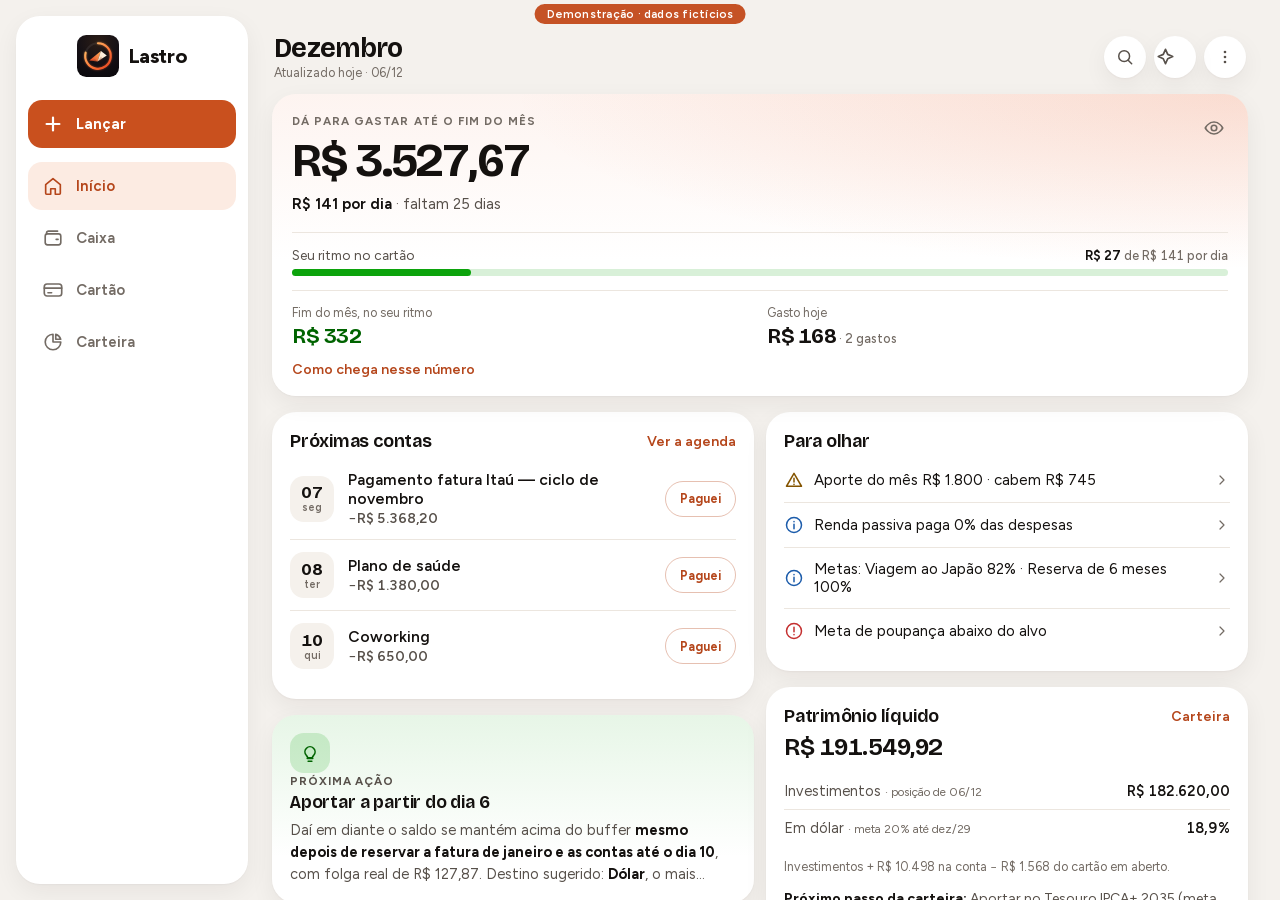
==== app/index.html @ 47bc61a3 "Lastro — family finance hub (portfolio showcase) Fictitious demo data only. All rights reserved.  Co" ====
<!DOCTYPE html>
<html lang="pt-BR">
<head>
<meta charset="UTF-8">
<meta name="viewport" content="width=device-width, initial-scale=1.0, viewport-fit=cover, interactive-widget=resizes-content">
<meta name="theme-color" content="#f3f2ef" media="(prefers-color-scheme: light)">
<meta name="theme-color" content="#0f0d0c" media="(prefers-color-scheme: dark)">
<meta name="color-scheme" content="light dark">
<meta name="robots" content="noindex, nofollow">
<title>Lastro</title>
<link rel="manifest" href="manifest.webmanifest">
<link rel="stylesheet" href="v8.css">
<link rel="icon" href="icons/logo.svg" type="image/svg+xml">
<link rel="icon" href="icons/icon-192.png" type="image/png">
<link rel="apple-touch-icon" href="icons/icon-192.png">
<style>
/* ===== Sistema visual (claro/escuro conforme o celular) =====
   Marca (v3.2): o laranja e o preto quente do ícone (pássaro de origami no anel). O laranja é só da
   interface — abas, botões, links, destaques. Os dados não usam a cor da marca (laranja em barra
   seria lido como "atenção"): --dado (azul) para marcas de dado de uma série só.
   Paleta e regras de gráfico seguem a diretriz de visualização (paleta de referência validada):
   séries s1/s2/s3 = azul/laranja/verde-água; positivo/negativo = azul/vermelho;
   bom/atenção/ruim são cores de estado e sempre vêm com ícone + texto. */
:root{
  color-scheme: light dark;
  --bg:#f3f2ef; --card:#ffffff; --card-2:#f6f5f2; --ink:#0b0b0b; --ink-2:#52514e; --muted:#898781;
  --line:#ebeae5; --grid:#e8e7e1; --axis:#c3c2b7;
  --sombra:0 1px 2px rgba(20,20,15,.04),0 6px 20px rgba(20,20,15,.05);
  --accent:#C9501E; --accent-soft:#fcebe2; --accent-ink:#B5461B; --on-accent:#ffffff; --marca:#E8602C;
  --dado:#2a78d6; --info:#2a78d6; --info-soft:#e9f1fb; --info-txt:#1c5cab;
  --s1:#2a78d6; --s2:#eb6834; --s3:#1baf7a; --pos:#2a78d6; --neg:#e34948;
  --bom:#0ca30c; --bom-txt:#006300; --bom-soft:#e8f5e8;
  --atencao:#fab219; --atencao-txt:#845400; --atencao-soft:#fff3d6;
  --ruim:#d03b3b; --ruim-txt:#c42f2f; --ruim-soft:#fcebeb;
  --veu:rgba(20,20,15,.34);
  --sans: system-ui, -apple-system, "Segoe UI", Roboto, sans-serif;
  --mono: ui-monospace, "SF Mono", Menlo, Consolas, monospace;
  --topo: env(safe-area-inset-top, 0px); --base: env(safe-area-inset-bottom, 0px);
}
@media (prefers-color-scheme: dark){
  :root{
    --bg:#0f0d0c; --card:#1b1816; --card-2:#25211e; --ink:#f0efec; --ink-2:#c3c2b7; --muted:#8f8d86;
    --line:#2e2925; --grid:#2f2a26; --axis:#4a433d; --sombra:none;
    --accent:#C9501E; --accent-soft:rgba(232,96,44,.17); --accent-ink:#FF9A5C; --on-accent:#ffffff; --marca:#FF7A3A;
    --dado:#3987e5; --info:#3987e5; --info-soft:rgba(57,135,229,.16); --info-txt:#8fbcf2;
    --s1:#3987e5; --s2:#d95926; --s3:#199e70; --pos:#3987e5; --neg:#e66767;
    --bom:#0ca30c; --bom-txt:#46c646; --bom-soft:rgba(12,163,12,.16);
    --atencao:#fab219; --atencao-txt:#fab219; --atencao-soft:rgba(250,178,25,.13);
    --ruim:#d03b3b; --ruim-txt:#f27b7b; --ruim-soft:rgba(208,59,59,.18);
    --veu:rgba(0,0,0,.6);
  }
}
.tom-bom{--tom:var(--bom);--tom-txt:var(--bom-txt);--tom-soft:var(--bom-soft)}
.tom-atencao{--tom:var(--atencao);--tom-txt:var(--atencao-txt);--tom-soft:var(--atencao-soft)}
.tom-ruim{--tom:var(--ruim);--tom-txt:var(--ruim-txt);--tom-soft:var(--ruim-soft)}
.tom-info{--tom:var(--info);--tom-txt:var(--info-txt);--tom-soft:var(--info-soft)}
.tom-ideia{--tom:var(--marca);--tom-txt:var(--accent-ink);--tom-soft:var(--accent-soft)}

*{box-sizing:border-box}
html,body{height:100%}
html{background:var(--bg)}
body{margin:0;background:var(--bg);color:var(--ink);font-family:var(--sans);-webkit-font-smoothing:antialiased;overflow:hidden;-webkit-tap-highlight-color:transparent}
button,input,select,textarea{font:inherit;color:inherit}
button{cursor:pointer}
.ic{width:20px;height:20px;flex:none;fill:none;stroke:currentColor;stroke-width:1.8;stroke-linecap:round;stroke-linejoin:round}
.ic.cheio{fill:currentColor;stroke:none}
.ic[class*="tom-"]{color:var(--tom-txt)}
.bom{color:var(--bom-txt)} .atencao{color:var(--atencao-txt)} .ruim{color:var(--ruim-txt)}

/* painel original do agente ocupa a tela inteira (ele é escuro por natureza) */
#moldura{position:fixed;top:var(--topo);bottom:var(--base);left:env(safe-area-inset-left,0);right:env(safe-area-inset-right,0);background:#08070F}
#moldura iframe{display:block;width:100%;height:100%;border:0;background:#08070F}
#moldura[hidden]{display:none}

/* ===== telas de entrada (senha, boas-vindas, bloqueio) ===== */
.tela{position:fixed;inset:0;overflow-y:auto;padding:calc(var(--topo) + 32px) 22px calc(var(--base) + 32px);background:var(--bg);
  display:flex;flex-direction:column;align-items:center;justify-content:center}
.tela[hidden]{display:none}
.entrada{width:100%;max-width:400px}
.marca{width:68px;height:68px;border-radius:20px;display:block;margin:0 0 24px;box-shadow:var(--sombra)}
.olho{font-size:13.5px;font-weight:600;color:var(--accent-ink);margin:0 0 8px}
.tela h1{font-size:28px;line-height:1.15;letter-spacing:-.02em;margin:0 0 10px;font-weight:700}
.texto{color:var(--ink-2);font-size:15.5px;line-height:1.55;margin:0 0 24px}
.texto b{color:var(--ink);font-weight:650}
label{display:block;font-size:13px;font-weight:600;color:var(--ink-2);margin:0 0 7px}
.campo{width:100%;height:54px;border-radius:14px;border:1px solid var(--line);background:var(--card);padding:0 16px;font-size:17px;outline:none;margin-bottom:14px;color:var(--ink)}
.campo:focus{border-color:var(--accent);box-shadow:0 0 0 4px var(--accent-soft)}
.campo.mono{font-family:var(--mono);letter-spacing:.04em}
.btn{display:flex;align-items:center;justify-content:center;gap:9px;width:100%;min-height:54px;border-radius:16px;border:1px solid var(--line);background:var(--card);font-size:16px;font-weight:650;padding:0 16px;text-align:center;color:var(--ink)}
.btn.prim{border:0;color:var(--on-accent);background:var(--accent)}
.btn:disabled{opacity:.55}
.btn + .btn{margin-top:10px}
.link{background:none;border:0;color:var(--accent-ink);font-weight:600;font-size:14.5px;padding:12px 0;width:100%}
.erro{color:var(--ruim-txt);font-size:14px;min-height:20px;margin:-4px 0 12px}
.nota{color:var(--muted);font-size:12.5px;line-height:1.5;margin:12px 0 0}
.passos{color:var(--ink-2);font-size:14.5px;line-height:1.55;padding-left:20px;margin:0 0 24px}
.passos li{margin-bottom:6px}
.girando{width:28px;height:28px;border-radius:50%;border:3px solid var(--line);border-top-color:var(--marca);animation:gira .8s linear infinite}
@keyframes gira{to{transform:rotate(360deg)}}
.trava{z-index:50}

/* ===== app (abas) ===== */
.resumo{position:fixed;inset:0;z-index:10;overflow-y:auto;overscroll-behavior:contain;background:var(--bg);
  padding:calc(var(--topo) + 10px) 0 calc(var(--base) + 104px);scroll-padding-bottom:calc(var(--base) + 110px)}
.resumo[hidden]{display:none}
.resumo > .girando{position:absolute;inset:0;margin:auto}
.app-conteudo{max-width:560px;margin:0 auto;padding:0 16px}
.app-aba{display:grid;grid-template-columns:minmax(0,1fr);gap:12px;animation:entra .25s ease-out}
.app-aba > *{min-width:0}
@keyframes entra{from{opacity:.0;transform:translateY(6px)}}
@media (prefers-reduced-motion:reduce){.app-aba{animation:none}}
.resumo.sem-anim .app-aba{animation:none}

.topo{display:flex;justify-content:space-between;align-items:flex-end;gap:12px;padding:8px 4px 16px}
.topo-marca{display:flex;align-items:flex-end;gap:12px;min-width:0}
.topo-logo{width:44px;height:44px;border-radius:13px;flex:none;box-shadow:0 4px 14px rgba(201,80,30,.25);margin-bottom:2px}
.folha-marca{display:flex;align-items:center;gap:12px;margin:0 0 4px}
.folha-marca img{width:40px;height:40px;border-radius:12px}
.folha-marca h2{margin:0}
.topo h1{font-size:32px;line-height:1.05;letter-spacing:-.025em;margin:4px 0 0;font-weight:750}
.topo-sup{display:flex;align-items:center;gap:6px;margin:0;font-size:13px;color:var(--muted)}
.topo-sup.alerta{color:var(--atencao-txt);font-weight:600}
.topo-sup .ic{width:16px;height:16px}
.topo-menu{width:42px;height:42px;border-radius:50%;border:1px solid var(--line);background:var(--card);box-shadow:var(--sombra);display:flex;align-items:center;justify-content:center;padding:0;flex:none}

.abas{position:fixed;z-index:11;left:12px;right:12px;bottom:calc(var(--base) + 10px);max-width:536px;margin:0 auto;height:66px;
  display:grid;grid-template-columns:repeat(5,1fr);padding:6px;border-radius:24px;
  background:color-mix(in srgb, var(--card) 88%, transparent);backdrop-filter:blur(16px);-webkit-backdrop-filter:blur(16px);
  border:1px solid var(--line);box-shadow:0 8px 30px rgba(0,0,0,.10)}
.resumo[hidden] ~ .abas{display:none}
/* some enquanto a tela rola (nos dois sentidos) e volta ao parar (app.js → ligarBarraAbas) */
.abas{transition:transform .38s cubic-bezier(.22,1,.36,1),opacity .28s ease;will-change:transform}
.resumo.abas-fora .abas{transform:translateY(calc(100% + 18px + var(--base)));opacity:0;pointer-events:none;
  transition:transform .3s cubic-bezier(.55,0,.75,.2),opacity .22s ease .06s}
.aviso{transition:bottom .3s ease}
.resumo.abas-fora ~ .aviso{bottom:calc(var(--base) + 16px)}
@media (prefers-reduced-motion:reduce){.abas,.resumo.abas-fora .abas{transition:opacity .15s}.resumo.abas-fora .abas{transform:none}}
.aba{display:flex;flex-direction:column;align-items:center;justify-content:center;gap:3px;border:0;background:none;border-radius:18px;color:var(--muted);font-size:11px;font-weight:600;padding:0}
.aba .ic{width:23px;height:23px}
.aba.on{color:var(--accent-ink);background:var(--accent-soft)}

.cartao{background:var(--card);border-radius:22px;padding:18px;box-shadow:var(--sombra);border:1px solid var(--line)}
@media (prefers-color-scheme: light){.cartao{border-color:transparent}}
button.cartao{display:block;width:100%;text-align:left;color:inherit;font:inherit}
.cartao h2{font-size:16.5px;font-weight:680;margin:0;letter-spacing:-.01em}
.cartao h3{font-size:17px;font-weight:680;margin:2px 0 6px;letter-spacing:-.01em}
.cartao-topo{display:flex;justify-content:space-between;align-items:baseline;gap:10px;margin:0 0 4px}
.cartao-topo .link{width:auto;padding:0;font-size:14px}
.cartao-sub{color:var(--ink-2);font-size:13.5px;line-height:1.45;margin:2px 0 12px}
.rotulo{font-size:13.5px;font-weight:550;color:var(--ink-2);margin:0 0 6px}
.rotulo.espaco{margin-top:18px}

.hero-valor{font-size:46px;font-weight:750;letter-spacing:-.035em;line-height:1.02;margin:0 0 8px}
.hero-sub{color:var(--ink-2);font-size:15px;margin:0}
.hero-sub b{color:var(--ink);font-weight:650}
.hero-pe{margin-top:16px}
.ritmo{display:grid;gap:12px;margin-top:18px;padding-top:16px;border-top:1px solid var(--line)}
.ritmo-topo{display:flex;justify-content:space-between;font-size:13.5px;color:var(--ink-2);margin-bottom:6px}
.ritmo-topo b{color:var(--ink);font-weight:650;font-variant-numeric:tabular-nums}

.chips{display:flex;flex-wrap:wrap;gap:8px;margin-top:12px}
.chip{display:inline-flex;align-items:center;gap:6px;border-radius:999px;padding:6px 11px 6px 8px;font-size:13px;font-weight:600;line-height:1.25;background:var(--tom-soft);color:var(--tom-txt)}
.chip .ic{width:16px;height:16px}

details summary{list-style:none;cursor:pointer}
details summary::-webkit-details-marker{display:none}
.explica{margin-top:14px}
.explica summary{color:var(--accent-ink);font-size:14px;font-weight:600}
.dobra summary{display:flex;justify-content:space-between;align-items:center}
.dobra summary::after{content:"";width:9px;height:9px;border-right:2px solid var(--muted);border-bottom:2px solid var(--muted);transform:rotate(45deg);margin:0 4px 6px 12px;transition:transform .2s}
.dobra[open] summary::after{transform:rotate(-135deg);margin-bottom:0}
.dobra .cartao-sub{margin-bottom:0}

.linhas{list-style:none;margin:12px 0 0;padding:0;display:grid}
.linhas li{display:flex;justify-content:space-between;align-items:baseline;gap:12px;font-size:14.5px;color:var(--ink-2);padding:9px 0;border-top:1px solid var(--line)}
.linhas li:first-child{border-top:0}
.linhas b{color:var(--ink);font-weight:600;white-space:nowrap;text-align:right;font-variant-numeric:tabular-nums}
.linhas b.ruim{color:var(--ruim-txt)} .linhas b.bom{color:var(--bom-txt)}

.acao{display:flex;gap:14px;background:var(--tom-soft);border-color:transparent;box-shadow:none}
.acao-ic{width:40px;height:40px;border-radius:14px;background:var(--card);color:var(--tom-txt);display:flex;align-items:center;justify-content:center;flex:none}
.acao-ic .ic{width:22px;height:22px}
.acao .rotulo{color:var(--tom-txt);margin-bottom:2px;font-weight:650}
.acao-txt p{margin:0;font-size:14.5px;line-height:1.5;color:var(--ink-2)}
.acao-txt b{color:var(--ink)}
.recolhido{display:-webkit-box;-webkit-line-clamp:3;-webkit-box-orient:vertical;overflow:hidden}
.recolhido.aberto{display:block}

.dupla{display:grid;grid-template-columns:1fr 1fr;gap:12px}
.mini{padding:16px}
.mini-valor{font-size:23px;font-weight:720;letter-spacing:-.02em;margin:0 0 8px}
.mini-sub{font-size:12.5px;color:var(--ink-2);margin:8px 0 0;line-height:1.35}
.minigrafico{display:block;width:100%;height:44px}

.contas{list-style:none;margin:6px 0 0;padding:0}
.contas li{display:grid;grid-template-columns:46px 1fr auto;align-items:center;gap:12px;padding:9px 0;border-top:1px solid var(--line)}
.contas li:first-child{border-top:0}
.dia{width:46px;height:46px;border-radius:14px;background:var(--card-2);display:flex;flex-direction:column;align-items:center;justify-content:center;line-height:1.05}
.dia b{font-size:16px;font-weight:700;font-variant-numeric:tabular-nums}
.dia span{font-size:10.5px;color:var(--muted);font-weight:600}
.dia.hoje{background:var(--accent-soft);color:var(--accent-ink)} .dia.hoje span{color:var(--accent-ink)}
.conta-nome{font-size:15px;font-weight:550;min-width:0;overflow:hidden;text-overflow:ellipsis}
.conta-valor{font-size:14.5px;font-weight:650;font-variant-numeric:tabular-nums;white-space:nowrap}

.alertas{list-style:none;margin:6px 0 0;padding:0}
.alertas li{display:flex;gap:12px;align-items:flex-start;padding:11px 0;border-top:1px solid var(--line)}
.alertas li:first-child{border-top:0}
.alertas li .ic{margin-top:1px}
.alertas b{font-size:15px;font-weight:650}
.alertas p{margin:3px 0 0;font-size:14px;line-height:1.45;color:var(--ink-2)}
.alertas.compactos li{align-items:center;padding:9px 0}
.alertas.compactos span{font-size:14.5px;font-weight:550}

.tiles{display:grid;grid-template-columns:1fr 1fr;gap:10px;margin-top:8px}
.tile{background:var(--card-2);border-radius:16px;padding:12px 14px}
.tile .rotulo{font-size:12.5px;margin-bottom:4px}
.tile-valor{font-size:19px;font-weight:720;letter-spacing:-.015em;margin:0;font-variant-numeric:tabular-nums;overflow-wrap:anywhere}
.par{display:grid;grid-template-columns:1fr 1fr;gap:10px;margin:8px 0 6px}
.destaque-txt{font-size:16px;color:var(--ink-2);margin:6px 0 0}
.destaque-txt b{color:var(--ink);font-weight:700}

.agenda{list-style:none;margin:6px 0 0;padding:0}
.agenda > li{display:grid;grid-template-columns:46px 1fr;gap:12px;padding:10px 0;border-top:1px solid var(--line)}
.agenda > li:first-child{border-top:0}
.agenda > li.passado{opacity:.5}
.agenda-dia{display:flex;flex-direction:column;align-items:center;line-height:1.1;padding-top:2px}
.agenda-dia b{font-size:16px;font-weight:700;font-variant-numeric:tabular-nums}
.agenda-dia span{font-size:10.5px;color:var(--muted);font-weight:600}
.agenda > li.hoje .agenda-dia{color:var(--accent-ink)}
.agenda ul{list-style:none;margin:0;padding:0;display:grid;gap:6px}
.agenda ul li{display:flex;justify-content:space-between;gap:10px;font-size:14.5px;align-items:baseline}
.ev-nome{min-width:0}
.ev-nome i{font-style:normal;font-size:11px;font-weight:650;margin-left:7px;padding:2px 7px;border-radius:99px;background:var(--bom-soft);color:var(--bom-txt);vertical-align:1px}
.agenda ul b{font-weight:600;white-space:nowrap;font-variant-numeric:tabular-nums}

.medidor{position:relative;height:8px;border-radius:99px;background:color-mix(in srgb, var(--fill, var(--dado)) 16%, var(--card))}
.medidor i{display:block;height:100%;border-radius:99px;background:var(--fill, var(--dado))}
.medidor b{position:absolute;top:-4px;bottom:-4px;width:2px;margin-left:-1px;border-radius:2px;background:var(--ink)}
.medidor.destaque{--fill:var(--dado)} .medidor.bom{--fill:var(--bom)} .medidor.atencao{--fill:var(--atencao)} .medidor.ruim{--fill:var(--ruim)}
.medidor.suave{--fill:var(--muted)}

.empilhada-box{position:relative;margin:18px 0 4px}
.empilhada{display:flex;gap:2px;height:14px;border-radius:8px;overflow:hidden}
.empilhada i{display:block;height:100%;flex-grow:0;flex-shrink:0}
.s1{background:var(--s1)} .s2{background:var(--s2)} .s3{background:var(--s3)}
.trilho{background:color-mix(in srgb, var(--ink) 9%, var(--card))}
.estouro{background:var(--ruim)}
.marca-limite{position:absolute;top:-5px;bottom:-5px;width:2px;margin-left:-1px;border-radius:2px;background:var(--ink)}
.legenda{list-style:none;margin:14px 0 0;padding:0;display:grid;gap:9px}
.legenda li{display:flex;align-items:center;gap:10px;font-size:14px;color:var(--ink-2)}
.legenda li > i{width:10px;height:10px;border-radius:3px;flex:none}
.legenda li > i.pos{background:var(--pos)} .legenda li > i.neg{background:var(--neg)}
.legenda li > i.ponto{border-radius:50%;background:var(--neg);width:8px;height:8px}
.legenda b{margin-left:auto;color:var(--ink);font-weight:600;font-variant-numeric:tabular-nums}
.legenda.horizontal{display:flex;flex-wrap:wrap;gap:8px 16px;margin-top:8px}
.legenda.horizontal li{font-size:12.5px;gap:7px}

.barrash,.alocacao,.criterios{list-style:none;margin:8px 0 0;padding:0;display:grid;gap:11px}
.bh-topo{display:flex;justify-content:space-between;align-items:baseline;gap:2px 10px;flex-wrap:wrap;font-size:14px;margin-bottom:6px}
.bh-topo span{color:var(--ink);font-weight:500}
.bh-topo b{font-weight:600;font-variant-numeric:tabular-nums;white-space:nowrap;margin-left:auto;text-align:right}
.bh-topo small{color:var(--muted);font-weight:500;font-size:12px;margin-left:4px}
.bh-trilho{height:8px;border-radius:99px;background:var(--card-2)}
.bh-trilho i{display:block;height:100%;border-radius:99px;background:var(--dado)}
.bh-trilho i.suave{background:var(--muted)}
.criterios .nota{margin-top:6px}
.criterios{margin-top:14px}

.score{display:flex;gap:18px;align-items:center}
.score-anel{position:relative;width:112px;height:112px;flex:none}
.score-anel > div{position:absolute;inset:0;display:flex;flex-direction:column;align-items:center;justify-content:center}
.score-anel b{font-size:32px;font-weight:750;letter-spacing:-.03em;line-height:1}
.score-anel span{font-size:12px;color:var(--muted)}
.anel{width:112px;height:112px;display:block}
.anel-trilho{fill:none;stroke:color-mix(in srgb, var(--tom) 16%, var(--card))}
.anel-valor{fill:none;stroke:var(--tom);stroke-linecap:round}
.score .cartao-sub{margin:8px 0 0}
.score .dobra,.cartao > .dobra{margin-top:4px}
.cartao > .dobra summary .link{padding:14px 0 0;width:auto}

.texto{color:var(--ink-2);font-size:15px;line-height:1.6}
.texto p{margin:0 0 12px} .texto p:last-child{margin:0}
.cartao .texto{margin:6px 0 0}

.analises{list-style:none;margin:4px 0 0;padding:0}
.analises li{padding:14px 0;border-top:1px solid var(--line)}
.analises li:first-child{border-top:0;padding-top:6px}
.analise-topo{display:flex;align-items:center;gap:9px}
.analise-topo b{font-size:15.5px;font-weight:650}
.analise-topo span{margin-left:auto;font-size:12.5px;color:var(--muted)}
.analises p{margin:7px 0 0;font-size:14.5px;line-height:1.55;color:var(--ink-2)}
.analise-acao{background:var(--card-2);border-radius:12px;padding:10px 12px}
.analise-acao b{color:var(--ink)}
.dica-agente{background:transparent;box-shadow:none;border:1px dashed var(--axis)}

.botao-sec{width:100%;min-height:54px;border-radius:18px;border:1px solid var(--line);background:var(--card);color:var(--ink-2);font-size:15px;font-weight:600;margin-top:4px}

/* gráficos */
.grafico{display:block;width:100%;height:auto;touch-action:pan-y;overflow:visible}
.g-grade{stroke:var(--grid);stroke-width:1}
.g-zero{stroke:var(--axis);stroke-width:1}
.g-eixo{fill:var(--muted);font-size:10.5px;font-variant-numeric:tabular-nums}
.g-rotulo{fill:var(--ink);font-size:11.5px;font-weight:650}
.g-linha{fill:none;stroke:var(--pos);stroke-width:2;stroke-linejoin:round;stroke-linecap:round}
.g-linha.neg{stroke:var(--neg)}
.g-area{fill:var(--pos);opacity:.10;stroke:none}
.g-area.neg{fill:var(--neg);opacity:.12}
.g-hoje{stroke:var(--axis);stroke-width:1}
.g-ponto-hoje,.g-ponto-fim{fill:var(--pos);stroke:var(--card);stroke-width:2}
.g-ponto-min{fill:var(--neg);stroke:var(--card);stroke-width:2}
.g-col.pos{fill:var(--pos)} .g-col.neg{fill:var(--neg)} .g-col.destaque{fill:var(--dado)}
.g-col.suave{fill:color-mix(in srgb, var(--ink) 20%, var(--card))}
.g-marcador{fill:var(--neg);stroke:var(--card);stroke-width:1.5}
.g-serie{fill:none;stroke-width:2;stroke-linejoin:round;stroke-linecap:round}
.g-serie.s1{stroke:var(--s1)} .g-serie.s2{stroke:var(--s2)}
.g-ponto{stroke:var(--card);stroke-width:2} .g-ponto.s1{fill:var(--s1)} .g-ponto.s2{fill:var(--s2)}
.g-ref{stroke:var(--ink-2);stroke-width:1.2}
.legenda li > i.ref{height:2px;width:14px;border-radius:1px;background:var(--ink-2)} .legenda li > i.destaque{background:var(--dado)}
.g-rotulo.com-fundo{paint-order:stroke;stroke:var(--card);stroke-width:4px;stroke-linejoin:round}
.legenda li > i.s1{background:var(--s1)} .legenda li > i.s2{background:var(--s2)}
.alocacao .nota{margin-top:6px}
.g-toque{fill:var(--ink);opacity:0}
.g-toque.tocado{opacity:.06}
.dica{position:fixed;z-index:40;max-width:min(280px,calc(100vw - 16px));background:var(--ink);color:var(--card);border-radius:12px;padding:8px 11px;font-size:12.5px;line-height:1.4;font-weight:550;box-shadow:0 8px 24px rgba(0,0,0,.25);pointer-events:none}
.dica[hidden]{display:none}

/* ===== v3: sub-abas e blocos traduzidos do painel (traduzir.js) ===== */
.subabas{position:sticky;top:0;z-index:5;display:flex;gap:4px;padding:4px;margin:0 0 14px;border-radius:16px;
  background:color-mix(in srgb, var(--card-2) 92%, transparent);backdrop-filter:blur(14px);-webkit-backdrop-filter:blur(14px);border:1px solid var(--line)}
.subabas button{flex:1 1 auto;white-space:nowrap;min-height:40px;border:0;border-radius:12px;background:none;color:var(--ink-2);font-size:14px;font-weight:620;padding:0 6px}
.subabas button.on{background:var(--card);color:var(--ink);box-shadow:0 1px 3px rgba(0,0,0,.10)}
@media (prefers-color-scheme: dark){.subabas button.on,.segmento .pn-opcao.on{background:#3a3a36}}
.suave{color:var(--muted)}
.tile-pe{font-size:12px;color:var(--muted);line-height:1.35;margin:5px 0 0}
.tile.critico{background:var(--tom-soft)}
.tile.critico .rotulo{color:var(--tom-txt)}
.tile-valor.ruim{color:var(--ruim-txt)} .tile-valor.bom{color:var(--bom-txt)} .tile-valor.atencao{color:var(--atencao-txt)}
.cartao .tiles{margin:10px 0 4px}
.cartao > .tiles:first-child,.cartao > div:first-child > .tiles:first-child{margin-top:0}
/* indicadores soltos do painel: um cartão só, grade com divisórias finas */
.pn-solto{background:var(--card);border-radius:22px;box-shadow:var(--sombra);border:1px solid var(--line);padding:4px;overflow:hidden}
@media (prefers-color-scheme: light){.pn-solto{border-color:transparent}}
.pn-solto .tiles{margin:0;gap:1px;background:var(--line);border-radius:18px;overflow:hidden}
.pn-solto .tile{background:var(--card);border-radius:0;padding:13px 14px}
.pn-solto .tiles > .tile:last-child:nth-child(odd){grid-column:1/-1}
.pn-solto .tile.critico{background:var(--card)}
.pn-solto .tile.critico .rotulo::before{content:"";display:inline-block;width:7px;height:7px;border-radius:50%;background:var(--ruim);margin-right:6px;vertical-align:1px}
.pn-solto .pn-ver-mais{margin:4px 0 0;border-radius:0 0 18px 18px}
.tiles > .tile:only-child{grid-column:1/-1}
.tile-pe{display:-webkit-box;-webkit-line-clamp:2;-webkit-box-orient:vertical;overflow:hidden}

/* destaques, texto recolhido, listas cortadas, explicações */
.hero{background:linear-gradient(170deg, color-mix(in srgb, var(--accent-soft) 85%, var(--card)) 0%, var(--card) 62%)}
.hero.tom-ruim{background:linear-gradient(170deg, var(--ruim-soft) 0%, var(--card) 62%)}
.hero.tom-atencao{background:linear-gradient(170deg, var(--atencao-soft) 0%, var(--card) 62%)}
.hero.tom-bom{background:linear-gradient(170deg, var(--bom-soft) 0%, var(--card) 62%)}
.hero-valor.ruim{color:var(--ruim-txt)}
.hero-grafico{margin:16px -4px 0}
.pn-longo{cursor:pointer}
.pn-longo:not(.aberto) > p{display:-webkit-box;-webkit-line-clamp:3;-webkit-box-orient:vertical;overflow:hidden}
.pn-longo > p{margin-bottom:0}
.pn-ler{display:inline-block;font-size:13px;font-weight:650;color:var(--accent-ink);margin:3px 0 8px}
.pn-longo.aberto .pn-ler{display:none}
.pn-limite.lim3:not(.aberto) > :first-child > :nth-child(n+4),
.pn-limite.lim4:not(.aberto) > :first-child > :nth-child(n+5),
.pn-limite.lim5:not(.aberto) > :first-child > :nth-child(n+6),
.pn-limite.lim6:not(.aberto) > :first-child > :nth-child(n+7){display:none}
.pn-ver-mais{display:block;width:100%;margin-top:10px;min-height:42px;border-radius:12px;border:0;background:var(--card-2);color:var(--accent-ink);font-weight:650;font-size:14px}
.pn-ver-mais .menos,.aberto > .pn-ver-mais .mais{display:none}
.aberto > .pn-ver-mais .menos{display:inline}
.entenda{background:transparent;box-shadow:none;border:1px dashed var(--axis)}
.entenda .cartao-topo h2{display:flex;align-items:center;gap:8px}
.entenda .cartao-topo .ic{color:var(--accent-ink)}
.entenda .pn-dobra:first-of-type{border-top:0;margin-top:2px}
.pn-passados{border-radius:14px;background:var(--card-2);padding:0 12px;margin:10px 0 4px}
.pn-passados summary{padding:12px 0;font-size:14px;font-weight:620;color:var(--ink-2);display:flex;justify-content:space-between;align-items:center}
.pn-passados summary::after{content:"";width:8px;height:8px;border-right:2px solid var(--muted);border-bottom:2px solid var(--muted);transform:rotate(45deg);margin:0 4px 4px}
.pn-passados[open] summary::after{transform:rotate(-135deg);margin-bottom:0}
.pn-passados .pn-dia{opacity:.75}
.pn-hoje{margin:16px 0 0;color:var(--accent-ink);font-weight:650}
.pn-hoje + .pn-dia{border-top:0}
.pn-cartao > .cartao-topo + .cartao-sub{margin-top:4px}
.pn-cartao .nota b,.pn-cartao .cartao-sub b{color:var(--ink);font-weight:650}
.pn-p{font-size:14.5px;line-height:1.55;color:var(--ink-2);margin:8px 0}
.pn-p b{color:var(--ink)}
.pn-lista{margin:8px 0;padding-left:20px;color:var(--ink-2);font-size:14.5px;line-height:1.5}

.pn-alertas{display:grid}
.pn-alerta{display:flex;gap:12px;align-items:flex-start;padding:11px 0;border-top:1px solid var(--line);font-size:14px;line-height:1.45;color:var(--ink-2)}
.pn-alertas > .pn-alerta:first-child,.pn-cartao > .pn-alerta:first-of-type,div > .pn-alerta:first-child{border-top:0}
.pn-alerta .ic{margin-top:1px}
.pn-alerta b{color:var(--ink);font-size:15px;font-weight:650}
.pn-alerta p{margin:3px 0 0}
.pn-alerta .nota{margin:0}
.pn-callout{display:flex;gap:12px;align-items:flex-start;background:var(--tom-soft);border-radius:20px;padding:15px 16px;font-size:14.5px;line-height:1.55;color:var(--ink-2)}
.pn-cartao .pn-callout{border-radius:14px;margin:10px 0}
.pn-callout b{color:var(--ink)}
.pn-callout .pn-h{display:block;color:var(--tom-txt);font-size:15px;margin-bottom:4px}

.linhas li.total{border-top:1.5px solid var(--axis)}
.linhas li.total span{color:var(--ink);font-weight:650}
.pn-tabela span{min-width:0}
.pn-registros{list-style:none;margin:8px 0 0;padding:0;display:grid;gap:8px}
.pn-registros > li{background:var(--card-2);border-radius:14px;padding:11px 13px}
.pn-registros > li.total{background:var(--info-soft)}
.pn-reg-titulo{margin:0 0 6px;font-size:14.5px;font-weight:650;color:var(--ink)}
.pn-registros dl{margin:0;display:grid;grid-template-columns:repeat(3,minmax(0,1fr));gap:6px 12px}
.pn-registros.poucas dl{grid-template-columns:repeat(2,minmax(0,1fr))}
.pn-registros dl div{min-width:0}
.pn-registros dt{font-size:11.5px;color:var(--muted);font-weight:550}
.pn-registros dd{margin:1px 0 0;font-size:13px;font-weight:600;color:var(--ink);font-variant-numeric:tabular-nums;overflow-wrap:anywhere}
.pn-registros dd.ruim{color:var(--ruim-txt)} .pn-registros dd.bom{color:var(--bom-txt)} .pn-registros dd.atencao{color:var(--atencao-txt)}
.pn-tab{margin:8px 0 0;font-size:13px;font-variant-numeric:tabular-nums;display:grid;column-gap:10px}
.pn-tab-l{display:grid;grid-column:1/-1;grid-template-columns:subgrid;align-items:baseline;padding:9px 0;border-top:1px solid var(--line)}
.pn-tab-l:first-child{border-top:0}
.pn-tab-l > span{min-width:0;overflow-wrap:anywhere;color:var(--ink);font-weight:550}
.pn-tab-l > span:not(:first-child){text-align:right;white-space:nowrap;overflow-wrap:normal}
.pn-tab-l > span:first-child{color:var(--ink-2);font-weight:500}
.pn-tab-l > span.ruim{color:var(--ruim-txt)} .pn-tab-l > span.bom{color:var(--bom-txt)} .pn-tab-l > span.atencao{color:var(--atencao-txt)} .pn-tab-l > span.suave{color:var(--muted)}
.pn-tab-cab{padding:2px 0 6px}
.pn-tab-cab > span,.pn-tab-cab > span:first-child{font-size:11.5px;color:var(--muted);font-weight:600}
.pn-tab-cab > span{white-space:normal;overflow-wrap:normal;line-height:1.25}
.pn-tab-cab > span:not(:first-child){white-space:normal;width:min-content;min-width:100%;justify-self:end;align-self:end}
.pn-tab-l.total{border-top:1.5px solid var(--axis)} .pn-tab-l.total > span{font-weight:700;color:var(--ink)}
.bh-trilho i.neg{background:var(--neg)} .bh-trilho i.bom{background:var(--bom)}

.pn-dia{display:grid;grid-template-columns:40px 1fr auto;gap:10px;align-items:start;padding:10px 0;border-top:1px solid var(--line)}
.pn-dia.cont{border-top:0;padding-top:0}
.pn-dia-n{display:flex;flex-direction:column;align-items:center;line-height:1.1;padding-top:1px}
.pn-dia-n b{font-size:16px;font-weight:700;font-variant-numeric:tabular-nums}
.pn-dia-n span{font-size:10.5px;color:var(--muted);font-weight:600}
.pn-dia-d{font-size:14.5px;line-height:1.35;min-width:0;padding-top:1px}
.pn-dia-d small{display:block;font-size:12px;color:var(--muted);margin-top:2px}
.pn-dia-v .pn-tg{margin-top:5px}
.pn-dia-abrir{border:0;background:none;padding:1px 0 0;margin:0;color:inherit;font:inherit;text-align:left;font-size:14.5px;line-height:1.35}
.so-consulta .pn-dia-abrir{pointer-events:none}
.pn-dia-v{text-align:right;white-space:nowrap}
.pn-dia-v b{display:block;font-size:14.5px;font-weight:620;font-variant-numeric:tabular-nums}
.pn-dia-v small{display:block;font-size:11.5px;color:var(--muted);margin-top:2px;font-variant-numeric:tabular-nums}
.pn-dia-v small.ruim{color:var(--ruim-txt)}
.pn-dia.pago .pn-dia-d,.pn-dia.pago .pn-dia-v b{color:var(--muted)}
.pn-tg{border:0;border-radius:99px;font-size:11.5px;font-weight:700;padding:5px 10px;line-height:1}
.pn-tg.pago{background:var(--bom-soft);color:var(--bom-txt)}
.pn-tg.aberto{background:var(--atencao-soft);color:var(--atencao-txt)}

.pn-grande{font-size:32px;font-weight:750;letter-spacing:-.03em;line-height:1.05;margin:0 0 6px;font-variant-numeric:tabular-nums;color:var(--ink)}
.pn-etiquetas{margin-top:10px}
.pn-pill.bom{color:var(--bom-txt)}
.pn-pill{display:inline-block;font-size:12.5px;font-weight:550;color:var(--ink-2);background:var(--card-2);border-radius:99px;padding:6px 11px;margin:0 6px 6px 0}

.pn-dobra{border-top:1px solid var(--line);margin-top:10px}
.pn-dobra + .pn-dobra{margin-top:0}
.pn-cartao > .pn-dobra:first-child{border-top:0;margin-top:0}
.pn-dobra summary{padding:13px 0;gap:10px}
.pn-dobra-t{font-size:14.5px;font-weight:600;color:var(--ink);line-height:1.4;min-width:0}
.pn-dobra-t > .suave:first-child{font-weight:500;font-variant-numeric:tabular-nums;margin-right:8px}
.pn-dobras > .pn-dobra:first-child{border-top:0;margin-top:0}
.pn-dobra-t{display:-webkit-box;-webkit-line-clamp:3;-webkit-box-orient:vertical;overflow:hidden}
.pn-dobra[open] .pn-dobra-t{display:block}
.pn-dobra-t small{display:block;font-size:12.5px;font-weight:500;color:var(--muted);margin-top:2px}
.pn-dobra-c{padding:0 0 12px}
.pn-dobra-c > .nota:first-child,.pn-dobra-c > .cartao-sub:first-child{margin-top:0}

.segmento{display:flex;gap:4px;padding:4px;border-radius:14px;background:var(--card-2);margin:12px 0}
.segmento .pn-opcao{flex:1;min-height:38px;border:0;border-radius:10px;background:none;color:var(--ink-2);font-size:13.5px;font-weight:620}
.segmento .pn-opcao.on{background:var(--card);color:var(--ink);box-shadow:0 1px 3px rgba(0,0,0,.10)}
.pn-rolagem{display:flex;gap:8px;overflow-x:auto;margin:12px -18px;padding:2px 18px 6px;scrollbar-width:none}
.pn-rolagem::-webkit-scrollbar{display:none}
.pn-rolagem .pn-opcao{flex:none;position:relative;min-height:38px;border:1px solid var(--line);border-radius:99px;background:var(--card);color:var(--ink-2);font-size:13.5px;font-weight:620;padding:0 15px}
.pn-rolagem .pn-opcao.on{background:var(--ink);border-color:var(--ink);color:var(--card)}
.pn-opcao.neg::after{content:"";position:absolute;top:5px;right:6px;width:7px;height:7px;border-radius:50%;background:var(--neg)}
.pn-botao{margin:10px 0 0}

.pn-campos{display:grid;gap:10px;margin:10px 0}
.pn-campo{display:grid;gap:6px;margin:0 0 10px;font-size:14px;font-weight:550;color:var(--ink)}
.pn-select{width:100%;min-height:48px;border-radius:13px;border:1px solid var(--line);background:var(--card-2);color:var(--ink);font:inherit;font-size:15px;padding:0 12px}
.pn-input{height:50px;margin:0}
.pn-exportar{margin-top:12px}
.pn-exp{width:100%;height:140px;border-radius:13px;border:1px solid var(--line);background:var(--card-2);color:var(--ink-2);font-family:var(--mono);font-size:11px;padding:10px;resize:vertical}
.pn-acoes{display:grid;grid-template-columns:1fr 1fr;gap:8px}
.pn-acoes .botao-sec{min-height:46px;margin:6px 0 0;font-size:14px}
.g-col.s1{fill:var(--s1)} .g-col.s2{fill:var(--s2)}
.legenda li > i.s3{background:var(--s3)}

/* ===== v4: carteira (Lastro) ===== */
/* o painel da carteira roda escondido, com tamanho de tela (alguns cálculos dele medem a página) */
#moldura-carteira{position:fixed;inset:0;visibility:hidden;pointer-events:none;z-index:-1}
#moldura-carteira iframe{display:block;width:100%;height:100%;border:0}
.subabas.muitas button{font-size:13px;padding:0 2px}
@media (max-width:380px){.subabas button{font-size:13px;padding:0 3px}.subabas.muitas button{font-size:12.5px;padding:0 1px}}
.modelo-botoes{display:grid;grid-template-columns:1fr 1fr;gap:8px;margin-top:16px}
.modelo-botoes .botao-sec{min-height:46px;margin:0;font-size:14px;color:var(--accent-ink)}
.hero .modelo-botoes + .nota{margin-top:8px}
.estimativa{margin:16px 0 4px;padding-top:14px;border-top:1px solid var(--line)}
.estimativa .rotulo{margin-bottom:2px}
.est-valor{font-size:26px;font-weight:720;letter-spacing:-.025em;margin:0;font-variant-numeric:tabular-nums}
.est-var{font-size:14px;font-weight:600;margin:2px 0 0;font-variant-numeric:tabular-nums}
.est-var.bom{color:var(--bom-txt)} .est-var.ruim{color:var(--ruim-txt)}
.estimativa .dobra summary .link{padding:10px 0 0;width:auto}
.estimativa .linhas b small{font-weight:550;color:var(--muted);margin-left:6px}
.estimativa .linhas small.ruim{color:var(--ruim-txt)}
.chip-botao{border:0;background:none;padding:0;text-align:left}
.destaque-txt.pequeno{font-size:14px;margin-top:12px;line-height:1.45}
.linhas small{font-size:12px}
.modelo{height:42vh;font-size:12px;margin:0 0 10px}
.modelo-check{margin:0 0 12px}
.modelo-check:empty{display:none}
.roteiro{list-style:none;margin:12px 0 0;padding:0;display:grid}
.roteiro li{display:grid;grid-template-columns:28px 1fr;gap:10px;padding:10px 0;border-top:1px solid var(--line);font-size:14px;line-height:1.4}
.roteiro li:first-child{border-top:0}
.roteiro li b{font-weight:620}
.roteiro li .chip{padding:3px 9px 3px 6px;font-size:11.5px;margin-left:4px;vertical-align:1px}
.roteiro li .chip .ic{width:13px;height:13px}
.roteiro li:not(.pendente){opacity:.72}
.roteiro-n{width:26px;height:26px;border-radius:50%;background:var(--card-2);display:flex;align-items:center;justify-content:center;font-size:12px;font-weight:700;color:var(--ink-2)}
.roteiro li.pendente .roteiro-n{background:var(--accent-soft);color:var(--accent-ink)}
.mercado{list-style:none;margin:8px 0 0;padding:0;display:grid;gap:10px}
.mercado > li{background:var(--card-2);border-radius:16px;padding:12px 14px}
.mercado-topo{display:flex;align-items:center;justify-content:space-between;gap:8px}
.mercado-topo b{font-size:16px;font-weight:720;letter-spacing:-.01em}
.mercado-topo .chip{padding:4px 10px 4px 7px;font-size:12px}
.mercado-classe{margin:2px 0 6px;font-size:12.5px;color:var(--muted)}
.mercado-nums{margin:0 0 6px;font-size:13px;color:var(--ink-2);font-variant-numeric:tabular-nums}
.mercado-nums b{color:var(--ink)}
.mercado-acao{margin:0;font-size:14px;line-height:1.45;color:var(--ink-2)}
.mercado-acao b{color:var(--ink)}
.mercado .pn-dobra{margin-top:8px}
.mercado .pn-dobra summary{padding:8px 0}
.pn-ordem{display:grid;grid-template-columns:28px 1fr;gap:10px;padding:10px 0;border-top:1px solid var(--line);font-size:14.5px;line-height:1.4}
.pn-ordem:first-child{border-top:0}
.pn-ordem > div:first-child{font-variant-numeric:tabular-nums;color:var(--accent-ink);font-weight:700}
.pn-sub{display:block;font-size:12.5px;color:var(--muted);margin-top:3px}
.pn-sub b{color:var(--ink)}
.pn-sub.em-linha{display:inline;margin:0;font-size:inherit}
.dobra-grupo .dobra summary{align-items:flex-start}
.dobra-grupo .dobra[open] > summary{margin-bottom:6px}
.dobra-grupo .cartao,.dobra-grupo .pn-callout{box-shadow:none;border:1px solid var(--line);border-radius:16px;padding:14px;margin-top:10px}

/* ===== menu (folha inferior) ===== */
.veu{position:fixed;inset:0;background:var(--veu);backdrop-filter:blur(2px);-webkit-backdrop-filter:blur(2px);z-index:20}
.veu[hidden]{display:none}
.folha:focus{outline:none}
.folha{position:absolute;left:0;right:0;bottom:0;max-height:88vh;overflow-y:auto;background:var(--card);border-radius:26px 26px 0 0;
  padding:10px 18px calc(var(--base) + 20px);animation:sobe .24s cubic-bezier(.22,.75,.3,1);max-width:600px;margin:0 auto}
@keyframes sobe{from{transform:translateY(40px);opacity:.4}}
.mes-a-mes{list-style:none;margin:0;padding:0}
.mam-linha{display:grid;grid-template-columns:52px minmax(0,1fr) auto;align-items:center;column-gap:12px;row-gap:2px;width:100%;min-height:44px;padding:8px 6px;border:0;border-top:1px solid var(--line);border-radius:0;background:none;color:var(--ink);text-align:left;font:inherit;font-size:14.5px}
.mes-a-mes li:first-child .mam-linha{border-top:0}
.mam-linha.on{background:var(--accent-soft);border-radius:12px;border-top-color:transparent}
.mam-mes{font-weight:650}
.mam-barra{height:6px;border-radius:99px;background:color-mix(in srgb, var(--dado) 14%, var(--card));overflow:hidden}
.mam-barra i{display:block;height:100%;border-radius:99px;background:var(--dado)}
.mam-barra i.neg{background:var(--ruim)}
.mam-linha b{font-variant-numeric:tabular-nums;font-weight:650}
.mam-linha b.ruim{color:var(--ruim-txt)}
.mam-alerta{grid-column:2 / -1;display:flex;align-items:center;gap:5px;color:var(--ruim-txt);font-size:12.5px;font-weight:600}
.mam-alerta .ic{width:14px;height:14px}
.passos-curtos{margin:0 0 14px;padding-left:20px;display:grid;gap:6px;font-size:14px;line-height:1.45;color:var(--ink-2)}
.passos-curtos b{color:var(--ink)}
.ordem-fech{margin:4px 0 14px;padding:12px 14px 2px;border-radius:16px;background:var(--card-2,var(--bg))}
.destaques{list-style:none;margin:0;padding:0}
.destaques li+li{border-top:1px solid var(--line,rgba(127,127,127,.18))}
.destaques button{width:100%;display:flex;gap:10px;align-items:center;padding:12px 0;background:none;border:0;color:var(--ink);font:inherit;text-align:left;cursor:pointer}
.destaques button span{flex:1;min-width:0}
.destaques .seta{width:16px;height:16px;flex:none;color:var(--muted)}
.comp-grupo summary{display:flex;align-items:center;gap:8px}
.comp-grupo summary > span{flex:1;min-width:0}
.comp-grupo summary > b{white-space:nowrap;font-variant-numeric:tabular-nums}
.etapas-fech{list-style:none;margin:0 0 14px;padding:0;display:grid;gap:8px}
.etapas-fech button{width:100%;display:flex;gap:12px;align-items:center;text-align:left;padding:10px 12px;border-radius:16px;border:1px solid var(--line,transparent);background:var(--card-2,var(--bg));color:var(--ink);font:inherit;cursor:pointer}
.etapas-fech button small{display:block;color:var(--muted);font-size:12.5px;margin-top:2px}
.etapas-fech .etapa-ic{flex:none;width:28px;height:28px;border-radius:99px;display:grid;place-items:center;font-weight:700;font-size:13px;background:var(--card);color:var(--ink-2)}
.etapas-fech li.aqui button{border-color:var(--accent);box-shadow:0 0 0 1px var(--accent) inset}
.etapas-fech li.agora .etapa-ic{background:var(--accent);color:#fff}
.etapas-fech li.feita .etapa-ic{background:var(--bom-soft);color:var(--bom-txt)}
.etapas-fech li.trava button{opacity:.55;cursor:default}
.levar-modo{margin-bottom:10px}
.etapas-fech li.trava .etapa-ic,.passos-lv .trava .etapa-ic{color:var(--muted)}
.etapa-agora{margin:4px 0 10px;font-size:15px}
.etapa-agora small{display:block;color:var(--muted);font-size:13px;margin-top:2px}
.passos-lv{list-style:none;margin:0 0 12px;padding:0;display:grid;gap:10px}
.passo-lv{border-radius:16px;padding:12px 14px;background:var(--card-2,var(--bg));border:1px solid var(--line,transparent)}
.passo-lv.agora{border-color:var(--accent);box-shadow:0 0 0 1px var(--accent) inset}
.passo-lv.trava{opacity:.6}
.passo-cab{display:flex;gap:10px;align-items:center}
.passo-cab .etapa-ic{flex:none;width:26px;height:26px;border-radius:99px;display:grid;place-items:center;font-weight:700;font-size:13px;background:var(--card);color:var(--ink-2)}
.passo-lv.agora .etapa-ic{background:var(--accent);color:#fff}
.passo-lv.feito .etapa-ic{background:var(--bom-soft);color:var(--bom-txt)}
.passo-corpo{margin-top:10px;display:grid;gap:8px}
.passo-corpo .btn{margin:0}
.passo-txt,.passo-trava{margin:0;font-size:14px;line-height:1.45;color:var(--ink-2)}
.passo-trava{margin-top:6px;font-size:13px;color:var(--muted)}
.passo-txt small{display:block;color:var(--muted);word-break:break-all}
.ver-texto summary{cursor:pointer;color:var(--accent-ink);font-size:14px}
.passo-lv.feito .passo-corpo{opacity:.85}
.ordem-fech .nota{margin:0 0 12px}
.passos-curtos li.aqui{color:var(--ink)}
.passos-curtos .selo{display:inline-block;margin-left:4px;padding:1px 8px;border-radius:99px;font-size:11.5px;font-weight:600;background:var(--accent-soft);color:var(--accent-ink)}
.alca{width:40px;height:5px;border-radius:3px;background:var(--line);margin:2px auto 16px}
.folha h2{font-size:20px;margin:0 0 4px;font-weight:700}
.folha .meta{color:var(--ink-2);font-size:14px;line-height:1.5;margin:0 0 16px}
.selo{display:inline-block;font-size:11.5px;font-weight:650;padding:3px 9px;border-radius:99px;margin-top:6px}
.selo.local{background:var(--atencao-soft);color:var(--atencao-txt)}
.selo.ok{background:var(--bom-soft);color:var(--bom-txt)}
.item{display:flex;align-items:center;gap:14px;width:100%;min-height:58px;padding:9px 10px;border-radius:16px;border:0;background:transparent;text-align:left;color:var(--ink)}
.item:active{background:var(--card-2)}
.item svg{width:22px;height:22px;flex:none;color:var(--accent-ink)}
.item b{display:block;font-size:15.5px;font-weight:620}
.item small{display:block;color:var(--muted);font-size:12.5px;margin-top:2px}
.item.perigo svg,.item.perigo b{color:var(--ruim-txt)}
.folha details{margin-top:6px;border-top:1px solid var(--line);padding-top:6px}
.folha summary{color:var(--muted);font-size:13.5px;padding:10px}
.grupo{font-size:12px;font-weight:650;color:var(--muted);margin:16px 10px 4px}
.erro-txt{color:var(--ruim-txt)!important}
.diag{white-space:pre-wrap;word-break:break-word;font-family:var(--mono);font-size:11.5px;line-height:1.5;color:var(--ink-2);background:var(--card-2);border-radius:12px;padding:12px;margin:0 0 12px;max-height:40vh;overflow:auto}
.versao{color:var(--muted);font-size:11.5px;text-align:center;margin:14px 0 0}

/* ===== aviso flutuante ===== */
/* embaixo, acima da barra de abas: nunca cobre o cabeçalho nem o botão do menu */
.aviso{position:fixed;left:12px;right:12px;bottom:calc(var(--base) + 88px);z-index:30;max-width:520px;margin:0 auto;
  display:flex;align-items:center;gap:12px;background:var(--ink);color:var(--card);border-radius:16px;padding:12px 12px 12px 16px;
  box-shadow:0 12px 32px rgba(0,0,0,.28);font-size:14px;line-height:1.4;animation:desce .2s ease-out}
@keyframes desce{from{transform:translateY(12px);opacity:0}}
.aviso[hidden]{display:none}
/* com o menu aberto, o aviso vai para o topo para não cobrir os botões do menu */
.veu:not([hidden]) ~ .aviso{bottom:auto;top:calc(var(--topo) + 10px)}
.aviso.erro{background:var(--ruim);color:#fff}
.aviso .aviso-txt{flex:1;min-width:0}
.aviso .aviso-txt b{display:block;font-weight:650;font-size:14.5px;line-height:1.3}
.aviso .aviso-txt small{display:block;margin-top:2px;font-size:12.5px;line-height:1.35;opacity:.78}
.aviso > .ic{flex:none;width:24px;height:24px}
.aviso.ok > .ic{color:#4ade80}
@media (prefers-color-scheme:dark){.aviso.ok > .ic{color:#15803d}}
.aviso.erro > .ic{color:#fff}
.aviso.sem-anim{animation:none}
.gira-p{flex:none;width:20px;height:20px;border-radius:50%;border:2.5px solid currentColor;border-right-color:transparent;opacity:.7;animation:gira-p .8s linear infinite}
@keyframes gira-p{to{transform:rotate(360deg)}}
.aviso button{flex:none;border:0;border-radius:11px;padding:9px 13px;font-weight:700;font-size:13.5px;background:var(--accent);color:var(--on-accent)}
.aviso.erro button:not(.x){background:#fff;color:var(--ruim)}
.aviso button.x{background:transparent;color:inherit;opacity:.7;padding:9px 6px;font-size:18px;line-height:1}

/* ===== lançamentos no app (Fase 1) ===== */
.topo-acoes{display:flex;gap:10px;flex:none}
.topo-lancar{background:var(--accent);border-color:transparent;color:var(--on-accent);box-shadow:0 4px 14px rgba(201,80,30,.28)}
.topo-lancar .ic{width:20px;height:20px}
.conta-lado{display:flex;flex-direction:column;align-items:flex-end;gap:5px}
.conta-pagar{border:1px solid var(--line);background:var(--card-2);color:var(--accent-ink);font-size:12.5px;font-weight:650;border-radius:99px;padding:5px 12px;min-height:30px}
.escolha{display:flex;gap:4px;padding:4px;margin:0 0 16px;border-radius:14px;background:var(--card-2)}
.escolha button{flex:1;min-height:42px;border:0;border-radius:11px;background:none;color:var(--ink-2);font-size:14.5px;font-weight:620}
.escolha button.on{background:var(--card);color:var(--ink);box-shadow:0 1px 3px rgba(0,0,0,.12)}
.escolha.pequena{margin-top:-2px}
.escolha.pequena button{min-height:36px;font-size:13.5px}
select.campo{appearance:none;-webkit-appearance:none;background-image:linear-gradient(45deg,transparent 50%,var(--muted) 50%),linear-gradient(135deg,var(--muted) 50%,transparent 50%);
  background-position:calc(100% - 22px) 50%,calc(100% - 16px) 50%;background-size:6px 6px;background-repeat:no-repeat;padding-right:40px}
.marcar{display:flex;gap:10px;align-items:flex-start;font-size:14.5px;font-weight:550;color:var(--ink);margin:2px 0 14px}
.marcar[hidden]{display:none}
.marcar input{width:20px;height:20px;margin:1px 0 0;accent-color:var(--accent);flex:none}
.marcar small{display:block;color:var(--muted);font-weight:500;font-size:12.5px;margin-top:2px}
.novidades{list-style:none;margin:14px 0 20px;padding:0;display:grid;gap:14px}
.novidades li{display:flex;gap:12px;align-items:flex-start;font-size:14.5px;line-height:1.5;color:var(--ink-2)}
.novidades li svg{width:34px;height:34px;padding:7px;flex:none;border-radius:11px;background:var(--accent-soft);color:var(--accent-ink)}
.novidades b{display:block;color:var(--ink);font-size:15.5px;font-weight:650;margin-bottom:1px}
.pn-alerta .pn-botao{display:block;margin-top:10px;min-height:44px;font-size:14px;color:var(--accent-ink)}
/* v8.7: vários SMS de uma vez, extrato, organizar o Início, abertura guiada, cursor do gráfico */
.lote{list-style:none;margin:6px 0 4px;padding:0}
.lote li{display:grid;grid-template-columns:28px minmax(0,1fr) auto;gap:10px;align-items:start;padding:12px 0;border-top:1px solid var(--line)}
.lote li:first-child{border-top:0}
.lote li.fora .lote-txt b,.lote li.fora .lote-valor{color:var(--muted)}
.lote-marca{margin:0;display:flex;padding-top:2px}
.lote-marca input,.lote-pontual input{width:20px;height:20px;accent-color:var(--accent);margin:0}
.lote-txt{min-width:0}
.lote-txt > b{display:block;font-size:15px;font-weight:620;overflow-wrap:anywhere}
.lote-txt > small{display:block;font-size:12.5px;color:var(--muted);margin-top:2px}
.lote-motivo{display:flex!important;gap:6px;align-items:flex-start;color:var(--atencao-txt)!important;font-weight:600}
.lote-motivo .ic{width:15px;height:15px;flex:none;margin-top:1px}
.lote-acoes{display:flex;flex-wrap:wrap;gap:8px;align-items:center;margin-top:8px}
.lote-pontual{display:inline-flex;align-items:center;gap:6px;margin:0;font-size:13px;color:var(--ink-2)}
.lote-valor{font-variant-numeric:tabular-nums;white-space:nowrap;font-size:15px}
.cat-rapida.falta{border-color:var(--atencao);color:var(--atencao-txt)}
.extrato-total{font-size:13.5px;color:var(--ink-2);margin:2px 0 6px}
.extrato-total b{color:var(--ink);font-variant-numeric:tabular-nums}
.extrato-total b.bom{color:var(--bom-txt)}
.link-extrato,button.cartao.link-extrato{display:flex;align-items:center;gap:14px;padding:14px 16px}
.link-extrato > svg{width:38px;height:38px;padding:9px;border-radius:12px;background:var(--accent-soft);color:var(--accent-ink);flex:none}
.link-extrato b{display:block;font-size:15.5px;font-weight:650}
.link-extrato small{display:block;font-size:12.5px;color:var(--muted);margin-top:2px}
.organizar{list-style:none;margin:6px 0 16px;padding:0}
.organizar li{display:flex;align-items:center;gap:8px;padding:6px 0;border-top:1px solid var(--line)}
.organizar li:first-child{border-top:0}
.organizar .marcar{flex:1;margin:0;align-items:center}
.organizar li.fora .marcar span{color:var(--muted)}
.org-mover{width:44px;height:44px;border-radius:12px;border:0;background:var(--card-2);color:var(--ink);display:flex;align-items:center;justify-content:center;padding:0}
.org-mover svg{width:20px;height:20px}
.org-mover:disabled{opacity:.3}
.tour-pontos{display:flex;gap:6px;margin:6px 0 20px}
.tour-pontos i{width:8px;height:8px;border-radius:99px;background:var(--line);transition:width .25s}
.tour-pontos i.on{width:22px;background:var(--accent)}
.g-cursor{opacity:0;pointer-events:none;transition:opacity .15s}
.com-cursor .g-cursor{opacity:1}
.g-cursor line{stroke:var(--ink-2);stroke-width:1;stroke-dasharray:3 3}
.g-cursor circle{fill:var(--pos);stroke:var(--card);stroke-width:2}
.carimbo{display:inline-block;margin:6px 0 0!important;padding:3px 9px;border-radius:99px;background:var(--atencao-soft);color:var(--atencao-txt)!important;font-size:12px!important;font-weight:600;line-height:1.4!important}
.hero{position:relative}
.olho{position:absolute;top:12px;right:12px;width:44px;height:44px;border:0;border-radius:50%;background:transparent;color:var(--muted);display:flex;align-items:center;justify-content:center;padding:0}
.olho .ic{width:22px;height:22px}
html.esconder .olho{color:var(--accent-ink)}
html.esconder .olho .ic path{stroke-dasharray:2 3}
html.esconder :is(.g-eixo,.g-rotulo,.minigrafico){visibility:hidden}
html.esconder body > .dica{display:none}
/* v8.8: orçamento, metas, assinaturas, imposto de renda */
.orc-nota{display:flex;align-items:center;gap:6px;margin:6px 0 0;font-size:12.5px;color:var(--ink-2)}
.orc-nota .ic{width:15px;height:15px;flex:none}
.rec-nome .sobe{display:flex;align-items:center;gap:4px;color:var(--atencao-txt);font-weight:600}
.rec-nome .sobe .ic{width:13px;height:13px}
.meta-linha{display:block;width:100%;padding:0;border:0;background:none;color:inherit;text-align:left;font:inherit}
.meta-ativos{display:grid;gap:2px;margin:0 0 12px}
.meta-ativos .marcar{margin:0;padding:6px 0}
.cartao .revisar{margin:6px 0 4px;padding:10px 12px;border-radius:14px;background:var(--card-2);border:0;width:100%;text-align:left;color:inherit}
.link-extrato-cartao{padding:0}
.link-extrato-cartao .link-extrato{width:100%;border:0;background:none;color:inherit;text-align:left;font:inherit}
.historico-app{list-style:none;margin:0 0 16px;padding:0;max-height:42vh;overflow-y:auto}
.historico-app li{display:grid;grid-template-columns:48px 1fr;gap:10px;padding:10px 2px;border-top:1px solid var(--line);font-size:14px;line-height:1.45}
.historico-app li:first-child{border-top:0}
.historico-app span{color:var(--muted);font-variant-numeric:tabular-nums}
.historico-app p{margin:0;color:var(--ink)}

.sms-caixa{background:var(--card-2);border-radius:14px;padding:12px 14px;margin:0 0 16px;font-size:14px;line-height:1.45;color:var(--ink-2)}
.sms-caixa p{margin:0}
.sms-caixa b{color:var(--ink);display:block;margin-bottom:2px}
.sms-repetido{display:flex;gap:8px;align-items:flex-start;margin-top:8px!important;color:var(--atencao-txt);font-weight:600}
.sms-repetido .ic{width:18px;height:18px;flex:none;margin-top:1px}
.parcela-nota{margin:-6px 0 14px}
.area-sms{height:auto;min-height:110px;padding:12px 16px;font-size:15px;line-height:1.45;resize:vertical}
.folha form .link{margin-top:4px}
.cat-ic{--cat:#7a7470;display:inline-flex;align-items:center;justify-content:center;width:38px;height:38px;border-radius:50%;background:var(--cat);color:#fff;flex:none}
.cat-ic svg{width:21px;height:21px}
.cat-ic.peq{width:30px;height:30px}
.cat-ic.peq svg{width:17px;height:17px}
.campo-cat{display:flex;align-items:center;gap:12px;text-align:left;padding:0 12px;cursor:pointer}
.campo-cat .ph{color:var(--muted)}
.campo-cat::after{content:"";margin-left:auto;width:8px;height:8px;border-right:2px solid var(--muted);border-bottom:2px solid var(--muted);transform:rotate(-45deg)}
.cats{display:grid;gap:2px;margin:0 0 10px}
.cat-rapidas{display:flex;gap:6px;overflow-x:auto;margin:-6px -18px 14px;padding:0 18px 2px;scrollbar-width:none}
.cat-rapidas::-webkit-scrollbar{display:none}
.cat-rapida{flex:none;display:inline-flex;align-items:center;gap:7px;min-height:38px;padding:4px 13px 4px 5px;border-radius:99px;border:1px solid var(--line);background:var(--card);color:var(--ink);font-size:13.5px;font-weight:600}
.cat-rapida .cat-ic{width:28px;height:28px} .cat-rapida .cat-ic svg{width:16px;height:16px} .cat-rapida .cat-ic.emoji{font-size:15px}
.cat-rapida.on{border-color:var(--accent);background:var(--accent-soft);color:var(--accent-ink)}
.cat-linha{display:flex;align-items:center;gap:14px;width:100%;min-height:54px;padding:7px 8px;border:0;border-radius:14px;background:none;color:var(--ink);font-size:15.5px;font-weight:560;text-align:left}
.cat-linha[hidden]{display:none}
.cat-linha.sub{padding-left:34px}
.cat-linha.sub .cat-ic{width:30px;height:30px}
.cat-linha.sub .cat-ic svg{width:17px;height:17px}
.cat-linha small{color:var(--muted);font-weight:500;font-size:12px;margin-left:4px}
.cat-linha.on{background:var(--accent-soft)}
.cat-linha.on::after{content:"";margin-left:auto;width:12px;height:7px;border-left:2.5px solid var(--accent-ink);border-bottom:2.5px solid var(--accent-ink);transform:rotate(-45deg) translate(1px,-2px)}
.busca-cat{height:46px;font-size:16px}
.area-nota{height:auto;min-height:64px;padding:12px 16px;font-size:15px;line-height:1.45;resize:vertical}
.opcional{font-weight:500;color:var(--muted)}
.aviso-data{color:var(--atencao-txt);margin:-6px 0 12px}
.folha [hidden]{display:none!important}
.faturas-lista{padding-top:6px;padding-bottom:6px}
.fatura-mes{border-top:1px solid var(--line);padding:4px 0}
.fatura-mes:first-child{border-top:0}
.fatura-mes summary{padding:10px 0;gap:12px}
.fatura-mes summary > div{flex:1;min-width:0}
.fatura-mes h3{margin:0;font-size:16.5px;font-weight:680}
.fatura-mes h3 small{font-weight:500}
.fatura-mes .cartao-sub{margin:2px 0 0}
.fatura-total{font-size:16px;font-variant-numeric:tabular-nums;white-space:nowrap}
.fatura-itens{margin-top:2px}
.fatura-itens small{font-size:12px}
.selo-ultima{display:inline-block;padding:1px 7px;border-radius:99px;background:var(--bom-soft);color:var(--bom-txt);font-weight:650}
.com-ic{display:flex;align-items:center;gap:10px;min-width:0}
.cat-desc{display:block;color:var(--muted);font-size:12.5px;font-weight:500;margin-top:1px}
.cat-ic.emoji{font-size:21px;line-height:1}
.cat-ic.peq.emoji{font-size:16px}
.cat-editar{margin-left:auto;width:8px;height:8px;border-right:2px solid var(--muted);border-bottom:2px solid var(--muted);transform:rotate(-45deg);flex:none}
.cat-previa{display:flex;align-items:center;gap:14px;padding:12px;margin:0 0 16px;border-radius:16px;background:var(--card-2)}
.cat-previa b{font-size:17px}
.icones-grade{display:grid;grid-template-columns:repeat(auto-fill,minmax(44px,1fr));gap:6px;margin:0 0 14px}
.ic-opcao{height:44px;border-radius:12px;border:1px solid var(--line);background:var(--card);color:var(--ink);display:flex;align-items:center;justify-content:center;padding:0}
.ic-opcao svg{width:22px;height:22px}
.ic-opcao.on{border-color:var(--accent);background:var(--accent-soft);color:var(--accent-ink)}
.emoji-campo{font-size:22px}
.cores-grade{display:grid;grid-template-columns:repeat(auto-fill,minmax(36px,1fr));gap:8px;margin:0 0 14px}
.cor-opcao{height:36px;border-radius:50%;border:3px solid transparent;background:var(--cat);padding:0;outline:1px solid var(--line);outline-offset:-1px}
.cor-opcao.on{border-color:var(--card);box-shadow:0 0 0 2px var(--ink)}
.btn.perigo{margin-top:10px;color:var(--ruim-txt);border-color:color-mix(in srgb,var(--ruim) 40%,var(--line))}
.recorrentes{list-style:none;margin:6px 0 0;padding:0}
.recorrentes li{border-top:1px solid var(--line)}
.recorrentes li:first-child{border-top:0}
.rec-linha{display:flex;align-items:center;gap:12px;width:100%;padding:9px 0;border:0;background:none;color:var(--ink);text-align:left;font-size:14.5px}
.rec-nome{flex:1;min-width:0}
.rec-nome small{display:block;color:var(--muted);font-size:12px;margin-top:1px}
.rec-linha b{font-variant-numeric:tabular-nums;white-space:nowrap;font-weight:600}
/* v7: contas do mês, investimentos, valores */
.btn.perigo-cheio{background:var(--ruim);border-color:var(--ruim);color:#fff}
.confirmar h2{margin-bottom:6px}
.confirmar .meta{margin-bottom:18px}
.faixa-pendente{display:flex;align-items:center;gap:10px;width:100%;text-align:left;margin:0 0 10px;padding:9px 12px;border-radius:14px;border:1px solid var(--line);background:var(--card);color:var(--ink);font-size:13.5px;line-height:1.3}
.faixa-pendente > .ic{flex:none;width:20px;height:20px;color:var(--atencao-txt)}
.faixa-pendente > span:first-of-type{flex:1;min-width:0}
.faixa-pendente b{display:block;font-weight:650}
.faixa-pendente small{display:block;color:var(--muted);font-size:12px;margin-top:1px}
.faixa-acao{flex:none;font-weight:650;color:var(--accent-ink);font-size:13.5px}
.selo-sim{display:inline-block;margin:0 0 10px;padding:4px 10px;border-radius:999px;background:var(--info-soft, var(--card-2));color:var(--info-txt);font-size:12px;font-weight:650}
.so-consulta .pn-tg{pointer-events:none}
.so-consulta .so-quem-publica{display:none}
.acertar-banco{margin-top:12px}
.acertar-banco .btn{margin:0}
.linhas li.sub{padding:3px 0 3px 14px;border-top:0;font-size:13.5px;color:var(--muted)}
.linhas li.sub b{font-weight:550;color:var(--ink-2)}
.escolha.quatro button{font-size:13.5px;padding:0 4px}
.escolha.pequena.quatro{margin:0 0 12px}
.conta-dia{flex:none;width:34px;height:34px;border-radius:10px;background:var(--card-2);display:flex;align-items:center;justify-content:center;font-variant-numeric:tabular-nums;font-size:14px}
.conta-dia.hoje{background:var(--accent-soft);color:var(--accent-ink)}
.contas-mes small .pendente{color:var(--atencao-txt);font-weight:600}
.rec-linha b.bom,.cartao-topo b.bom{color:var(--bom-txt)}
.cartao-topo > b{font-variant-numeric:tabular-nums;white-space:nowrap}
.botoes-grade{display:grid;grid-template-columns:1fr 1fr;gap:8px;margin-top:8px}
.botoes-grade .botao-sec{margin:0;min-height:48px}
.contas-acoes .modelo-botoes{display:grid;grid-template-columns:repeat(3,minmax(0,1fr));gap:8px;margin-top:10px}
.contas-acoes .modelo-botoes .botao-sec{margin:0;min-height:48px;padding:4px 6px;font-size:13.5px;line-height:1.25}
.cartao h3.sub-titulo,.folha h3.sub-titulo,.sub-titulo{font-size:12.5px;line-height:1.3;font-weight:650;color:var(--muted);text-transform:uppercase;letter-spacing:.04em;margin:18px 0 6px}
.pn-dobra summary b{margin-left:auto;font-variant-numeric:tabular-nums}
.valores .sub-titulo:first-child{margin-top:4px}
.valor-linha{display:grid;grid-template-columns:minmax(0,1fr) 132px;align-items:center;gap:4px 10px;padding:6px 0;border-top:1px solid var(--line)}
.valor-linha label{margin:0;font-size:14.5px;font-weight:600;color:var(--ink)}
.valor-linha label small{display:block;color:var(--muted);font-weight:500;font-size:12px}
.valor-linha .campo{margin:0;min-height:44px;text-align:right;font-variant-numeric:tabular-nums}
.valor-dif{grid-column:1 / -1;font-size:12.5px;font-weight:600;text-align:right;font-variant-numeric:tabular-nums}
.valor-dif:empty{display:none}
.valor-dif.bom{color:var(--bom-txt)} .valor-dif.ruim{color:var(--ruim-txt)} .valor-dif.atencao{color:var(--atencao-txt)}
.valores-total{position:sticky;bottom:0;display:flex;justify-content:space-between;align-items:center;gap:10px;padding:12px 2px;margin:8px 0 6px;border-top:1px solid var(--line);background:var(--card);font-size:14.5px}
.valores-total b{font-variant-numeric:tabular-nums}
.valores-total b.bom{color:var(--bom-txt)} .valores-total b.ruim{color:var(--ruim-txt)}
.passos .modelo{margin-top:8px}
.passos small{color:var(--muted);font-weight:500}
/* ===== computador e tablet deitado (fase D) =====
   ≥960px: barra de abas vira menu lateral, os cartões fluem em 2 colunas (3 a partir de 1440px),
   o menu ⋮ abre como painel à direita e os avisos ficam no rodapé da área de conteúdo.
   No celular nada muda. */
@media (min-width:960px){
  :root{--lateral:232px}
  .resumo{padding:28px 32px 48px calc(var(--lateral) + 40px);scroll-padding-bottom:48px}
  .app-conteudo{max-width:1180px;padding:0}
  .topo{padding:4px 4px 20px}
  .topo-logo{display:none}
  .topo h1{font-size:36px}
  .subabas{max-width:720px}
  .app-aba{display:block;columns:2 420px;column-gap:16px}
  .app-aba > *{break-inside:avoid;margin:0 0 16px;display:block;width:100%}
  .app-aba > .hero{column-span:all}
  .abas,.resumo.abas-fora .abas{position:fixed;left:16px;top:16px;bottom:16px;right:auto;width:var(--lateral);height:auto;max-width:none;margin:0;
    display:flex;flex-direction:column;gap:4px;padding:18px 12px;border-radius:24px;transform:none;opacity:1;pointer-events:auto;transition:none}
  .abas::before{content:"Lastro";display:flex;align-items:center;height:44px;padding-left:52px;margin:0 6px 18px;
    background:url(icons/logo.svg) no-repeat left center/42px;font-size:20px;font-weight:750;letter-spacing:-.02em;color:var(--ink)}
  .aba{flex-direction:row;justify-content:flex-start;gap:12px;height:48px;padding:0 14px;font-size:15px;border-radius:14px}
  .aba .ic{width:22px;height:22px}
  .resumo.abas-fora ~ .aviso,.aviso{left:calc(var(--lateral) + 40px);right:32px;bottom:24px;max-width:560px}
  .veu{backdrop-filter:none;-webkit-backdrop-filter:none}
  .folha{left:auto;right:16px;top:16px;bottom:16px;width:440px;max-height:none;border-radius:24px;padding:18px 22px 22px;
    animation:entraLado .22s cubic-bezier(.22,.75,.3,1);box-shadow:0 20px 60px rgba(0,0,0,.25)}
  .folha .alca{display:none}
  .veu:not([hidden]) ~ .aviso{top:auto;bottom:24px;right:480px}
  .tela .entrada,.trava .entrada{max-width:420px}
}
@media (min-width:1440px){
  .app-conteudo{max-width:1560px}
  .app-aba{columns:3 400px}
}
@keyframes entraLado{from{transform:translateX(30px);opacity:.4}}
/* mouse: realce ao passar e cursor de clique */
@media (hover:hover){
  button,summary,[data-ir-aba],[data-dica]{cursor:pointer}
  .aba:not(.on):hover,.item:hover,.cat-linha:not(.on):hover{background:var(--card-2)}
  .subabas button:not(.on):hover{color:var(--ink)}
  .link:hover{text-decoration:underline}
}
</style>
</head>
<body>
<div id="moldura" hidden></div>
<div id="moldura-carteira" aria-hidden="true"></div>
<section id="resumo" class="resumo" aria-label="Resumo" hidden></section>
<main id="tela" class="tela"><div class="girando" role="status" aria-label="Carregando"></div></main>
<div id="veu" class="veu" hidden><div id="folha" class="folha" role="dialog" aria-modal="true" aria-label="Menu do app"></div></div>
<div id="aviso" class="aviso" role="status" hidden></div>
<div id="trava" class="tela trava" hidden></div>
<input type="file" id="arquivo" accept=".html,.htm,.json,text/html,application/json" hidden>
<script type="module" src="app.js"></script>
</body>
</html>
---- app/v8.css ----
/* v8 — interface nova, direção "Brasa" (escolhida pelo Bruno em 28/10/2026 no protótipo). Só vale com
   html[data-ui="v8"] (padrão desde a v8.2; menu → Avançado → Interface nova desliga e volta à v7).
   v8.5 — o app inteiro no desenho do protótipo: topo compacto, barra de abas presa embaixo com o "+" no meio
   (abre as opções em cartões que sobem), destaques com brilho de brasa, superfícies macias sem contorno, avisos
   do agente sem fundo colorido inteiro, agenda em linha do tempo, folhas e campos novos.
   Brasa = preto quente + laranja da marca; dados continuam azuis (--dado) e estados sempre com ícone + texto.
   Títulos e números grandes em Bricolage Grotesque (--display); texto, rótulos e botões em Figtree (--sans).
   Movimento: só transform/opacity (e sombra), 150–420 ms, mola nas folhas, tudo desliga em "Remover animações". */
@font-face{font-family:'Bricolage Grotesque';src:url(fontes/bricolage.woff2) format('woff2');font-weight:200 800;font-stretch:75% 100%;font-display:swap}
@font-face{font-family:'Figtree';src:url(fontes/figtree.woff2) format('woff2');font-weight:300 900;font-display:swap}

/* ===== tokens ===== */
html[data-ui="v8"]{
  --sans:'Figtree', system-ui, -apple-system, "Segoe UI", Roboto, sans-serif;
  --display:'Bricolage Grotesque', 'Figtree', system-ui, sans-serif;
  --v8-ease:cubic-bezier(.2,.8,.2,1); --v8-mola:cubic-bezier(.2,1.35,.35,1); --v8-dur:340ms;
  --bg:#f4f1ed; --card:#ffffff; --card-2:#f5f1ec; --ink:#14110f; --ink-2:#57504a; --muted:#736b64;
  --line:#ece6df; --grid:#ebe5de; --axis:#c9c1b8;
  --sombra:0 1px 2px rgba(40,25,15,.04),0 8px 24px rgba(40,25,15,.06);
  --brasa:rgba(232,96,44,.16); --campo:#f7f4f0; --barra:rgba(250,248,245,.86);
  --v8-raio:24px;
}
@media (prefers-color-scheme: dark){
  html[data-ui="v8"]{
    --bg:#0f0d0c; --card:#1a1715; --card-2:#24201d; --ink:#f4efe9; --ink-2:#c8bfb7; --muted:#9a918a;
    --line:#2b2623; --grid:#2c2724; --axis:#4b443e;
    --sombra:0 1px 0 rgba(255,240,228,.035) inset;
    --brasa:rgba(232,96,44,.20); --campo:#0f0d0c; --barra:rgba(15,13,12,.84);
  }
}
[data-ui="v8"] body{font-family:var(--sans);font-size:15px}
[data-ui="v8"] ::selection{background:color-mix(in srgb, var(--marca) 38%, transparent)}
[data-ui="v8"] input,[data-ui="v8"] textarea{caret-color:var(--marca)}
[data-ui="v8"] :focus-visible{outline:2px solid var(--marca);outline-offset:2px}
[data-ui="v8"] :is(.conta-valor,.pn-dia-v b,.linhas b,.tile-valor,.mini-valor,.hero-valor,.pn-grande,.legenda b,.bh-topo b,.rec-linha b,.mam-linha b){font-variant-numeric:tabular-nums}

/* ===== tipografia ===== */
[data-ui="v8"] :is(.topo h1,.hero-valor,.folha h2,.cartao h2,.cartao h3,.mini-valor,.tile-valor,.pn-grande,.score-anel b,.est-valor,.tela h1,.fatura-mes h3,.mercado-topo b){font-family:var(--display);font-optical-sizing:auto}
[data-ui="v8"] .cartao h2{font-size:18px;font-weight:650;letter-spacing:-.012em}
[data-ui="v8"] .cartao h3{font-size:17.5px;font-weight:650;letter-spacing:-.01em;line-height:1.25}
[data-ui="v8"] .cartao-topo{margin-bottom:6px;align-items:center}
[data-ui="v8"] .cartao-topo .link{font-size:14px;font-weight:620}
[data-ui="v8"] .cartao-sub{font-size:13.5px;line-height:1.5}
[data-ui="v8"] .rotulo{font-weight:560}
[data-ui="v8"] .sub-titulo{letter-spacing:.07em;font-size:11.5px}

/* ===== topo compacto ===== */
[data-ui="v8"] .topo{align-items:center;padding:6px 2px 14px}
[data-ui="v8"] .topo-marca{align-items:center;gap:12px}
[data-ui="v8"] .topo-logo{width:38px;height:38px;border-radius:12px;margin:0;box-shadow:0 6px 18px rgba(201,80,30,.28)}
[data-ui="v8"] .topo h1{font-size:27px;font-weight:700;letter-spacing:-.025em;line-height:1.05;margin:0}
[data-ui="v8"] .topo-sup{font-size:12.5px;margin-top:3px}
[data-ui="v8"] .topo-acoes{gap:8px}
[data-ui="v8"] .topo-menu{width:42px;height:42px;border:0;background:var(--card);box-shadow:var(--sombra);color:var(--ink-2)}
[data-ui="v8"] .topo-acoes .aba.topo-analises{flex-direction:row;gap:0;width:42px;height:42px;padding:0;border-radius:50%;font-size:0}
[data-ui="v8"] .topo-analises .ic{width:21px;height:21px}
[data-ui="v8"] .topo-acoes .aba.topo-analises.on{background:var(--accent-soft);color:var(--accent-ink)}

/* ===== sub-abas: pílulas numa faixa presa no topo ===== */
[data-ui="v8"] .subabas{gap:6px;padding:8px 16px;margin:0 -16px 12px;border:0;border-radius:0;
  background:color-mix(in srgb, var(--bg) 86%, transparent);overflow-x:auto;scrollbar-width:none}
[data-ui="v8"] .subabas::-webkit-scrollbar{display:none}
[data-ui="v8"] .subabas button,[data-ui="v8"] .subabas.muitas button{flex:0 0 auto;min-height:38px;padding:0 15px;border-radius:99px;font-size:14px;font-weight:620;color:var(--ink-2);background:var(--card);
  transition:background-color .25s var(--v8-ease),color .25s var(--v8-ease)}
[data-ui="v8"] .subabas button.on{background:var(--accent-soft);color:var(--accent-ink);box-shadow:none}
[data-ui="v8"] .subabas.muitas{gap:4px}
[data-ui="v8"] .subabas.muitas button{padding:0 11px;font-size:13.5px}
@media (max-width:380px){[data-ui="v8"] .subabas button,[data-ui="v8"] .subabas.muitas button{padding:0 12px;font-size:13.5px}}

/* ===== barra de abas presa embaixo; "+" no meio para quem publica ===== */
[data-ui="v8"] .abas{left:0;right:0;bottom:0;max-width:none;height:calc(66px + var(--base));padding:0 max(8px, calc((100vw - 560px) / 2)) var(--base);
  border:0;border-top:1px solid var(--line);border-radius:0;background:var(--barra);box-shadow:none;align-items:center}
[data-ui="v8"] .abas.com-mais{grid-template-columns:repeat(5,minmax(0,1fr))}
[data-ui="v8"] .aba{position:relative;height:54px;border-radius:16px;font-size:11px;font-weight:620;gap:4px;
  transition:color .25s var(--v8-ease),transform .3s var(--v8-mola)}
[data-ui="v8"] .aba .ic{width:23px;height:23px}
[data-ui="v8"] .aba.on{background:none;color:var(--accent-ink)}
[data-ui="v8"] .abas .aba::before{content:"";position:absolute;top:-6px;left:50%;width:22px;height:3px;margin-left:-11px;border-radius:0 0 3px 3px;background:var(--marca);transform:scaleX(0);transition:transform .3s var(--v8-mola)}
[data-ui="v8"] .abas .aba.on::before{transform:scaleX(1)}
[data-ui="v8"] .aba:active{transform:scale(.92)}
[data-ui="v8"] .aba-mais{justify-self:center;width:60px;height:60px;border-radius:50%;border:0;padding:0;display:flex;align-items:center;justify-content:center;
  background:var(--accent);color:var(--on-accent);transform:translateY(-16px);
  box-shadow:0 10px 26px rgba(201,80,30,.42),0 0 0 6px var(--bg);transition:transform .3s var(--v8-mola)}
[data-ui="v8"] .aba-mais .ic{width:27px;height:27px;stroke-width:2.4}
[data-ui="v8"] .aba-mais:active{transform:translateY(-16px) scale(.9)}
[data-ui="v8"] .resumo{padding-bottom:calc(var(--base) + 100px)}
[data-ui="v8"] .aviso{bottom:calc(var(--base) + 84px)}
[data-ui="v8"] .resumo.abas-fora ~ .aviso{bottom:calc(var(--base) + 16px)}
[data-ui="v8"] .resumo.abas-fora .abas{transform:translateY(calc(100% + 24px))}

/* ===== superfícies ===== */
[data-ui="v8"] .app-aba{gap:12px}
[data-ui="v8"] .cartao,[data-ui="v8"] .pn-solto{border:0;border-radius:var(--v8-raio);padding:18px 18px 18px;box-shadow:var(--sombra)}
[data-ui="v8"] .pn-solto{padding:4px}
[data-ui="v8"] .mini{padding:16px}

/* destaque: um número grande, uma frase, as pílulas; brilho de brasa no canto (igual em todos os tons) */
[data-ui="v8"] .hero,[data-ui="v8"] .hero[class*="tom-"]{padding:20px 20px 18px;
  background:radial-gradient(130% 100% at 100% 0%, var(--brasa), transparent 58%),linear-gradient(180deg, color-mix(in srgb, var(--marca) 7%, var(--card)) 0%, var(--card) 55%)}
[data-ui="v8"] .hero > .rotulo:first-of-type{font-size:11.5px;font-weight:700;letter-spacing:.09em;text-transform:uppercase;color:var(--muted);margin-bottom:10px}
[data-ui="v8"] .hero-valor{font-size:46px;font-weight:700;letter-spacing:-.035em;line-height:1;margin:0 0 10px;transition:color .5s var(--v8-ease)}
[data-ui="v8"] .hero-valor.v8-conta{color:var(--accent-ink)}
[data-ui="v8"] .hero-sub{font-size:15px;line-height:1.45}
[data-ui="v8"] .hero .ritmo{margin-top:16px;padding-top:14px}
/* v9.6: destaque do Início — uma barra (ritmo dentro do que cabe) e dois números lado a lado no rodapé */
[data-ui="v8"] .ritmo-topo b small{font-family:var(--sans);font-size:12.5px;font-weight:500;color:var(--muted)}
[data-ui="v8"] .ritmo-alerta{display:flex;align-items:center;gap:6px;margin:8px 0 0;font-size:13px;color:var(--atencao-txt)}
[data-ui="v8"] .hero-grade{display:grid;grid-template-columns:1fr 1fr;gap:14px;margin-top:14px;padding-top:14px;border-top:1px solid var(--line)}
[data-ui="v8"] .hero-grade > div{display:grid;gap:3px;min-width:0}
[data-ui="v8"] .hero-grade span{font-size:12.5px;color:var(--muted)}
[data-ui="v8"] .hero-grade b{font-family:var(--display);font-size:21px;font-weight:680;letter-spacing:-.02em;font-variant-numeric:tabular-nums;color:var(--ink);white-space:nowrap;overflow:hidden;text-overflow:ellipsis}
[data-ui="v8"] .hero-grade b small{font-family:var(--sans);font-size:12.5px;font-weight:500;color:var(--muted);letter-spacing:0}
[data-ui="v8"] .hero-grade b.bom{color:var(--bom-txt)} [data-ui="v8"] .hero-grade b.ruim{color:var(--ruim-txt)}
/* próximas contas: nome em cima, valor embaixo, botão sozinho à direita */
[data-ui="v8"] .conta-com-valor{display:flex;flex-direction:column;gap:2px;min-width:0}
[data-ui="v8"] .conta-com-valor .conta-valor{font-size:14px;font-weight:600;color:var(--ink-2)}
[data-ui="v8"] .conta-com-valor .conta-valor.bom{color:var(--bom-txt)}
[data-ui="v8"] .topo h1{font-size:clamp(22px,6.6vw,27px)}
[data-ui="v8"] .hero .explica{margin-top:12px}
[data-ui="v8"] .hero-grafico{margin-top:14px}

/* pílulas de estado: fundo neutro, ícone e texto na cor do estado */
[data-ui="v8"] .chip{background:color-mix(in srgb, var(--ink) 7%, transparent);padding:6px 12px 6px 9px;font-weight:620}
[data-ui="v8"] .chip .ic{color:var(--tom)}
[data-ui="v8"] .pn-pill{background:color-mix(in srgb, var(--ink) 7%, transparent)}

/* avisos do agente e "Próxima ação": cartão normal com um leve brilho na cor do estado, ícone num selo */
[data-ui="v8"] .acao{background:linear-gradient(180deg, color-mix(in srgb, var(--tom) 10%, var(--card)) 0%, var(--card) 75%);box-shadow:var(--sombra)}
[data-ui="v8"] .acao-ic{background:color-mix(in srgb, var(--tom) 16%, transparent);border-radius:14px}
[data-ui="v8"] .acao .rotulo{font-size:11.5px;letter-spacing:.08em;text-transform:uppercase;font-weight:700}
[data-ui="v8"] .acao-txt p{color:var(--ink-2)}
[data-ui="v8"] .pn-callout{background:linear-gradient(180deg, color-mix(in srgb, var(--tom) 9%, var(--card)) 0%, var(--card) 80%);border-radius:var(--v8-raio);padding:16px 18px;box-shadow:var(--sombra)}
[data-ui="v8"] .pn-callout > .ic{width:34px;height:34px;padding:7px;border-radius:12px;background:color-mix(in srgb, var(--tom) 16%, transparent);flex:none;margin-top:0}
[data-ui="v8"] .pn-cartao .pn-callout{background:var(--card-2);box-shadow:none;border-radius:16px}
[data-ui="v8"] .pn-callout .pn-h{font-family:var(--display);font-weight:650;font-size:16px;letter-spacing:-.01em;line-height:1.3}
[data-ui="v8"] .entenda,[data-ui="v8"] .dica-agente{background:transparent;border:1px dashed color-mix(in srgb, var(--ink) 16%, transparent);box-shadow:none}

/* ===== listas ===== */
[data-ui="v8"] .contas li{grid-template-columns:44px minmax(0,1fr) auto;padding:12px 0;gap:14px}
[data-ui="v8"] :is(.dia,.conta-dia){border-radius:14px;background:var(--card-2)}
[data-ui="v8"] .dia{width:44px;height:46px}
[data-ui="v8"] .dia b{font-family:var(--display);font-size:17px}
[data-ui="v8"] :is(.dia,.conta-dia).hoje{background:var(--accent);color:var(--on-accent)}
[data-ui="v8"] .dia.hoje span{color:var(--on-accent);opacity:.85}
[data-ui="v8"] .conta-nome{font-size:15.5px;font-weight:580}
[data-ui="v8"] .conta-valor{font-size:15px}
[data-ui="v8"] .conta-pagar{background:transparent;border-color:color-mix(in srgb, var(--accent-ink) 34%, transparent);font-weight:680;min-height:32px;padding:5px 14px}
[data-ui="v8"] :is(.linhas li,.alertas li,.pn-alerta,.recorrentes li,.roteiro li,.pn-tab-l,.pn-dobra,.mam-linha,.fatura-mes,.historico-app li,.pn-ordem){border-top-color:var(--line)}
[data-ui="v8"] .alertas.compactos li{padding:11px 0}
[data-ui="v8"] .rec-linha{padding:11px 0}
[data-ui="v8"] .cat-ic{box-shadow:0 0 0 3px color-mix(in srgb, var(--cat) 18%, transparent)}

/* agenda: linha do tempo — os dias ligados por um fio, o número do dia num selo, hoje em laranja */
[data-ui="v8"] .acoes-rapidas{display:grid;grid-template-columns:repeat(3,minmax(0,1fr));gap:8px}
[data-ui="v8"] .acoes-rapidas .botao-sec{margin:0;min-height:48px;border-radius:16px;font-size:14px;font-weight:650;background:var(--card);color:var(--accent-ink);box-shadow:var(--sombra)}
[data-ui="v8"] .pn-agenda .pn-dia{position:relative;grid-template-columns:44px minmax(0,1fr) auto;gap:12px;border-top:0;padding:12px 0 10px}
[data-ui="v8"] .pn-agenda .pn-dia::before{content:"";position:absolute;left:21px;top:0;bottom:0;width:2px;background:var(--line)}
[data-ui="v8"] .pn-agenda .pn-dia-n{position:relative;z-index:1;width:44px;height:46px;justify-content:center;border-radius:14px;background:var(--card-2);padding:0}
[data-ui="v8"] .pn-agenda .pn-dia.cont .pn-dia-n{height:0;background:none}
[data-ui="v8"] .pn-agenda .pn-dia-n b{font-family:var(--display);font-size:17px}
[data-ui="v8"] .pn-agenda .pn-hoje + .pn-dia .pn-dia-n{background:var(--accent);color:var(--on-accent);box-shadow:0 6px 16px rgba(201,80,30,.35)}
[data-ui="v8"] .pn-agenda .pn-hoje + .pn-dia .pn-dia-n span{color:var(--on-accent);opacity:.85}
[data-ui="v8"] .pn-dia-d,[data-ui="v8"] .pn-dia-abrir{font-size:15px;font-weight:560}
[data-ui="v8"] .pn-dia-v b{font-size:15px}
[data-ui="v8"] .pn-tg{border-radius:99px;padding:5px 11px;font-weight:680}
[data-ui="v8"] .pn-tg.aberto{background:color-mix(in srgb, var(--ink) 8%, transparent);color:var(--ink-2)}
[data-ui="v8"] .pn-hoje{margin:18px 0 2px;font-size:11.5px;font-weight:700;letter-spacing:.09em;text-transform:uppercase}
[data-ui="v8"] .pn-passados{border-radius:16px}
/* a instrução do painel ("toque no status…") sobra: a linha do tempo já mostra o que tocar */
[data-ui="v8"] .pn-cartao:has(.pn-agenda) > :is(.cartao-sub,.pn-longo){display:none}
[data-ui="v8"] .cat-rapida{border:0;background:var(--card-2)}
[data-ui="v8"] .cat-rapida.on{background:var(--accent-soft)}

/* ===== indicadores, barras, tabelas ===== */
[data-ui="v8"] .pn-solto .tiles{gap:0;background:none;border-radius:20px}
[data-ui="v8"] .pn-solto .tile{padding:14px 15px}
[data-ui="v8"] .pn-solto .tile:nth-child(n+3){border-top:1px solid var(--line)}
[data-ui="v8"] .pn-solto .tile:nth-child(odd):not(:last-child){border-right:1px solid var(--line)}
[data-ui="v8"] .tile{border-radius:16px}
[data-ui="v8"] .tile .rotulo{font-size:12.5px}
[data-ui="v8"] .tile-valor{font-size:21px;font-weight:650;letter-spacing:-.02em}
[data-ui="v8"] .mini-valor{font-size:24px;font-weight:650}
[data-ui="v8"] .pn-grande{font-weight:700}
[data-ui="v8"] :is(.medidor,.bh-trilho){height:7px}
[data-ui="v8"] .bh-topo span{font-weight:560}
[data-ui="v8"] .barrash,[data-ui="v8"] .alocacao{gap:13px}
[data-ui="v8"] .pn-registros > li,[data-ui="v8"] .mercado > li{border-radius:18px}
[data-ui="v8"] .pn-ver-mais{background:transparent;border-top:1px solid var(--line);border-radius:0;margin-top:8px;min-height:46px}
[data-ui="v8"] .pn-solto .pn-ver-mais{border-radius:0 0 20px 20px}
[data-ui="v8"] .pn-rolagem .pn-opcao{border:0;background:var(--card-2)}
[data-ui="v8"] .pn-rolagem .pn-opcao.on{background:var(--ink);color:var(--bg)}
[data-ui="v8"] .segmento,[data-ui="v8"] .escolha{background:var(--card-2);border-radius:16px}
[data-ui="v8"] .segmento .pn-opcao.on,[data-ui="v8"] .escolha button.on{background:var(--accent-soft);color:var(--accent-ink);box-shadow:none}
[data-ui="v8"] .score-anel b{font-weight:700}

/* ===== botões e campos ===== */
[data-ui="v8"] .btn,[data-ui="v8"] .botao-sec{border-radius:18px;transition:transform .25s var(--v8-mola),background-color .2s}
[data-ui="v8"] .botao-sec{border:0;background:var(--card-2);color:var(--ink);font-weight:620}
[data-ui="v8"] .btn{border:0;background:var(--card-2)}
[data-ui="v8"] .btn.prim{min-height:56px;font-weight:700;background:var(--accent);box-shadow:0 8px 22px rgba(201,80,30,.30)}
[data-ui="v8"] .btn.perigo{background:transparent;border:1px solid color-mix(in srgb, var(--ruim) 45%, transparent)}
[data-ui="v8"] .btn:active,[data-ui="v8"] .botao-sec:active,[data-ui="v8"] .rec-linha:active,[data-ui="v8"] .pn-tg:active,[data-ui="v8"] .conta-pagar:active,[data-ui="v8"] .item:active{transform:scale(.97)}
[data-ui="v8"] .campo,[data-ui="v8"] .pn-select{border-radius:16px;border:1px solid var(--line);background:var(--campo)}
[data-ui="v8"] .campo:focus{border-color:var(--marca);box-shadow:0 0 0 4px color-mix(in srgb, var(--marca) 20%, transparent)}
[data-ui="v8"] #lValor,[data-ui="v8"] .campo-valor{height:66px;font-family:var(--display);font-size:30px;font-weight:650;letter-spacing:-.02em;font-variant-numeric:tabular-nums}
[data-ui="v8"] .folha label{font-size:13px}

/* ===== folhas ===== */
[data-ui="v8"] .veu{animation:v8-veu .25s ease-out}
[data-ui="v8"] .folha{border-radius:30px 30px 0 0;padding:10px 20px calc(var(--base) + 22px);animation:v8-sobe .42s var(--v8-mola);transition:transform .3s var(--v8-mola)}
[data-ui="v8"] .folha.v8-arrastando{transition:none}
[data-ui="v8"] .alca{width:44px;height:5px;margin-bottom:18px;cursor:grab;background:color-mix(in srgb, var(--ink) 18%, transparent)}
[data-ui="v8"] .folha h2{font-size:23px;font-weight:700;letter-spacing:-.02em;margin-bottom:6px}
[data-ui="v8"] .item{border-radius:18px;min-height:60px}
[data-ui="v8"] .item svg{width:38px;height:38px;padding:8px;border-radius:12px;background:var(--accent-soft)}
[data-ui="v8"] .grupo{letter-spacing:.08em;text-transform:uppercase;font-size:11px}
@keyframes v8-sobe{from{transform:translateY(70%)}}
@keyframes v8-veu{from{opacity:0}}

/* menu do "+": as opções sobem do botão em cartões, uma depois da outra; o "+" vira "×" */
[data-ui="v8"] .veu:has(.folha-discar){background:color-mix(in srgb, var(--bg) 78%, transparent);backdrop-filter:blur(8px);-webkit-backdrop-filter:blur(8px)}
[data-ui="v8"] .folha.folha-discar{background:none;box-shadow:none;max-height:none;overflow:visible;animation:none;pointer-events:none;padding:0 16px calc(var(--base) + 98px)}
[data-ui="v8"] .folha-discar .alca,.so-leitor{position:absolute;width:1px;height:1px;overflow:hidden;clip:rect(0 0 0 0);white-space:nowrap}
[data-ui="v8"] .discar{display:grid;gap:10px;max-width:440px;margin:0 auto}
[data-ui="v8"] .discar-op{pointer-events:auto;display:flex;align-items:center;gap:14px;width:100%;min-height:68px;padding:12px 16px;border:0;border-radius:22px;
  background:var(--card);color:var(--ink);text-align:left;box-shadow:0 10px 30px rgba(0,0,0,.22);
  animation:v8-opcao .38s var(--v8-mola) both;animation-delay:calc(var(--i) * 35ms);transition:transform .25s var(--v8-mola)}
[data-ui="v8"] .discar-op:active{transform:scale(.97)}
[data-ui="v8"] .discar-op b{display:block;font-size:16px;font-weight:680}
[data-ui="v8"] .discar-op small{display:block;font-size:12.5px;color:var(--muted);margin-top:2px}
[data-ui="v8"] .discar-ic{width:42px;height:42px;border-radius:14px;flex:none;display:flex;align-items:center;justify-content:center;background:var(--accent-soft);color:var(--accent-ink)}
[data-ui="v8"] .discar-ic .ic{width:22px;height:22px}
[data-ui="v8"] .discar-fechar{pointer-events:auto;position:fixed;left:50%;bottom:calc(var(--base) + 19px);width:60px;height:60px;margin-left:-30px;border-radius:50%;border:0;padding:0;
  display:flex;align-items:center;justify-content:center;background:var(--accent);color:var(--on-accent);box-shadow:0 10px 26px rgba(201,80,30,.42)}
[data-ui="v8"] .discar-fechar .ic{width:27px;height:27px;stroke-width:2.4;transform:rotate(45deg);animation:v8-gira .3s var(--v8-mola)}
@keyframes v8-opcao{from{opacity:0;transform:translateY(28px) scale(.94)}}
@keyframes v8-gira{from{transform:rotate(0)}}

/* aviso flutuante */
[data-ui="v8"] .aviso{border-radius:20px;padding:13px 13px 13px 16px;animation:v8-aviso .38s var(--v8-mola)}
[data-ui="v8"] .aviso button{border-radius:13px}
@keyframes v8-aviso{from{transform:translateY(18px) scale(.96);opacity:0}}

/* telas de entrada e trava: a marca chega com mola e o anel brilha uma vez */
[data-ui="v8"] .tela .marca{width:76px;height:76px;border-radius:22px;animation:v8-marca .9s var(--v8-mola) both}
[data-ui="v8"] .tela h1{font-size:30px;letter-spacing:-.025em}
@keyframes v8-marca{0%{transform:scale(.6) rotate(-8deg);opacity:0;box-shadow:0 0 0 0 rgba(232,96,44,0)}
  55%{opacity:1;box-shadow:0 0 0 14px rgba(232,96,44,.16)}100%{transform:none;box-shadow:0 10px 30px rgba(201,80,30,.28)}}

/* ===== telas entram em cascata (de baixo; trocando de sub-aba pelo dedo, do lado para onde foi) ===== */
[data-ui="v8"] .app-aba{animation:none}
[data-ui="v8"] .app-aba > *{animation:v8-entra var(--v8-dur) var(--v8-ease) both}
[data-ui="v8"] .app-aba > :nth-child(2){animation-delay:40ms}
[data-ui="v8"] .app-aba > :nth-child(3){animation-delay:80ms}
[data-ui="v8"] .app-aba > :nth-child(4){animation-delay:120ms}
[data-ui="v8"] .app-aba > :nth-child(5){animation-delay:160ms}
[data-ui="v8"] .app-aba > :nth-child(n+6){animation-delay:190ms}
@keyframes v8-entra{from{opacity:0;transform:translate(calc(var(--v8-lado, 0) * 24px), calc((1 - var(--v8-lado, 0) * var(--v8-lado, 0)) * 12px)) scale(.985)}}
[data-ui="v8"] .resumo.sem-anim .app-aba > *{animation:none}

/* puxar para baixo no topo busca a versão publicada mais nova (v8.js → ligarPuxar) */
[data-ui="v8"] .v8-puxar{position:fixed;z-index:12;left:50%;top:calc(var(--topo) + 8px);width:40px;height:40px;margin-left:-20px;border-radius:50%;
  background:var(--card);box-shadow:0 6px 20px rgba(0,0,0,.25);display:flex;align-items:center;justify-content:center;color:var(--accent-ink);
  transform:translateY(calc(var(--puxar, 0) * 1px - 56px)) rotate(calc(var(--puxar, 0) * 4deg));opacity:calc(var(--puxar, 0) / 70);pointer-events:none}
[data-ui="v8"] .v8-puxar .ic{width:20px;height:20px}
[data-ui="v8"] .v8-puxar.solto{transition:transform .3s var(--v8-mola),opacity .3s}
[data-ui="v8"] .v8-puxar.buscando .ic{animation:gira .8s linear infinite}

/* troca de aba (View Transition): o destaque e o título viajam; o resto cruza rápido */
[data-ui="v8"] .topo h1{view-transition-name:titulo}
[data-ui="v8"] .app-aba > .hero:first-child{view-transition-name:destaque}
[data-ui="v8"] .abas{view-transition-name:barra}
::view-transition-group(*){animation-duration:.32s;animation-timing-function:cubic-bezier(.2,.8,.2,1)}
::view-transition-old(root),::view-transition-new(root){animation-duration:.2s}
::view-transition-old(barra),::view-transition-new(barra){animation:none}

/* ===== gráficos que se desenham ao aparecer; nos redesenhos depois de um lançamento (.sem-anim) ficam parados ===== */
[data-ui="v8"] .g-linha,[data-ui="v8"] .g-serie{stroke-dasharray:3000;stroke-dashoffset:0;animation:v8-traco 1.1s var(--v8-ease) .15s both}
@keyframes v8-traco{from{stroke-dashoffset:3000}}
[data-ui="v8"] .g-area{animation:v8-veu .9s ease-out .35s both}
[data-ui="v8"] .g-col{transform-box:fill-box;transform-origin:50% 100%;animation:v8-coluna .55s var(--v8-mola) .1s both}
[data-ui="v8"] .g-col.neg{transform-origin:50% 0}
@keyframes v8-coluna{from{transform:scaleY(0)}}
[data-ui="v8"] .medidor i,[data-ui="v8"] .bh-trilho i,[data-ui="v8"] .empilhada i,[data-ui="v8"] .mam-barra i{transform-origin:left;animation:v8-enche .7s var(--v8-ease) .12s both}
@keyframes v8-enche{from{transform:scaleX(0)}}
[data-ui="v8"] .anel-valor{animation:v8-veu .7s ease-out .1s both}
[data-ui="v8"] .resumo.sem-anim :is(.g-linha,.g-serie,.g-area,.g-col,.medidor i,.bh-trilho i,.empilhada i,.mam-barra i,.anel-valor){animation:none}

/* ===== esqueleto do carregamento ===== */
[data-ui="v8"] .v8-esqueleto{display:grid;gap:12px;padding-top:58px}
[data-ui="v8"] .v8-esqueleto i{display:block;height:92px;border-radius:24px;background:linear-gradient(90deg,var(--card) 0%,var(--card-2) 50%,var(--card) 100%);background-size:200% 100%;animation:v8-brilho 1.2s linear infinite}
[data-ui="v8"] .v8-esqueleto i:first-child{height:168px}
@keyframes v8-brilho{to{background-position:-200% 0}}

/* ===== computador (≥960px): barra lateral; o "+" vira o primeiro botão dela ===== */
@media (min-width:960px){
  [data-ui="v8"] .abas,[data-ui="v8"] .resumo.abas-fora .abas{left:16px;top:16px;bottom:16px;right:auto;width:var(--lateral);height:auto;padding:18px 12px;
    border:0;border-radius:24px;background:var(--card);box-shadow:var(--sombra);transform:none}
  [data-ui="v8"] .abas::before{order:-1}
  [data-ui="v8"] .abas .aba::before{display:none}
  [data-ui="v8"] .abas .aba{order:1;flex-direction:row;justify-content:flex-start;gap:12px;width:100%;height:48px;padding:0 14px;font-size:15px;border-radius:14px}
  [data-ui="v8"] .abas .aba .ic{width:22px;height:22px}
  [data-ui="v8"] .aba.on{background:var(--accent-soft)}
  [data-ui="v8"] .aba-mais{order:0;width:100%;height:48px;border-radius:14px;transform:none;justify-content:flex-start;gap:12px;padding:0 14px;margin-bottom:10px;box-shadow:none;font-size:15px;font-weight:680}
  [data-ui="v8"] .aba-mais::after{content:"Lançar"}
  [data-ui="v8"] .aba-mais .ic{width:22px;height:22px}
  [data-ui="v8"] .aba-mais:active{transform:scale(.97)}
  [data-ui="v8"] .subabas{margin:0 0 14px;padding:0;background:none}
  [data-ui="v8"] .aviso,[data-ui="v8"] .resumo.abas-fora ~ .aviso{bottom:24px}
  [data-ui="v8"] .folha.folha-discar{background:var(--card);pointer-events:auto;padding:22px;overflow-y:auto}
  [data-ui="v8"] .folha-discar .so-leitor{position:static;width:auto;height:auto;clip:auto;margin-bottom:14px}
  [data-ui="v8"] .discar-op{box-shadow:none;background:var(--card-2)}
  [data-ui="v8"] .discar-fechar{display:none}
}

/* v8.7: acessibilidade — alvos de toque maiores, contraste reforçado quando o celular pede */
[data-ui="v8"] .pn-tg{min-height:30px;padding:7px 12px}
[data-ui="v8"] .conta-pagar{min-height:36px}
@media (prefers-contrast: more){
  html[data-ui="v8"]{--muted:var(--ink-2);--line:color-mix(in srgb, var(--ink) 28%, transparent)}
  [data-ui="v8"] .cartao,[data-ui="v8"] .pn-solto{border:1px solid var(--line)}
}

@media (prefers-reduced-motion: reduce){
  [data-ui="v8"] .app-aba > *,[data-ui="v8"] .folha,[data-ui="v8"] .veu,[data-ui="v8"] .aviso,[data-ui="v8"] .discar-op,[data-ui="v8"] .discar-fechar .ic,[data-ui="v8"] .tela .marca,
  [data-ui="v8"] :is(.g-linha,.g-serie,.g-area,.g-col,.medidor i,.bh-trilho i,.empilhada i,.mam-barra i,.anel-valor,.v8-esqueleto i){animation:none}
  [data-ui="v8"] :is(.aba,.btn,.botao-sec,.folha,.subabas button,.abas .aba::before,.aba-mais,.discar-op,.v8-puxar.solto){transition:none}
}

/* v9.5: Paguei/Recebi na linha da conta (Caixa › Contas) */
[data-ui="v8"] .contas-mes li.com-acao{display:flex;align-items:center;gap:8px}
[data-ui="v8"] .contas-mes li.com-acao .rec-linha{flex:1;min-width:0}
[data-ui="v8"] .contas-mes li.com-acao .conta-pagar{flex:none}
[data-ui="v8"] .hero .hero-acao{margin-top:14px;width:100%}

/* v9.5: "o valor novo vale para" e campos lado a lado */
.duas-colunas{display:grid;grid-template-columns:1fr 1fr;gap:10px}
.duas-colunas > div{min-width:0}
[data-ui="v8"] .fatura-itens li.tocavel{padding:0}
[data-ui="v8"] .linha-botao{display:flex;justify-content:space-between;align-items:center;gap:10px;width:100%;padding:inherit;padding:8px 0;background:none;border:0;color:inherit;font:inherit;text-align:left;cursor:pointer}
[data-ui="v8"] .linha-botao:active{opacity:.7}

/* v9.5: orçamento enxuto */
[data-ui="v8"] .orc-resumo{margin:2px 0 8px;font-size:15px}
[data-ui="v8"] .orc-barra{height:4px;border-radius:99px;background:var(--line);overflow:hidden}
[data-ui="v8"] .orc-barra.grossa{height:8px;margin-bottom:12px}
[data-ui="v8"] .orc-barra i{display:block;height:100%;border-radius:inherit;background:var(--dado)}
[data-ui="v8"] .orc-lista{list-style:none;margin:0;padding:0;display:grid;gap:12px}
[data-ui="v8"] .orcamento details .orc-lista{margin-top:10px}
[data-ui="v8"] .orc-topo{display:flex;justify-content:space-between;gap:10px;font-size:14.5px;margin-bottom:5px}
[data-ui="v8"] .orc-topo b{font-variant-numeric:tabular-nums;white-space:nowrap}
[data-ui="v8"] .orc-topo small{color:var(--muted);font-weight:500}
[data-ui="v8"] .orc-nota{display:block;margin-top:4px;color:var(--muted);font-size:12.5px}
[data-ui="v8"] .orc-linha.tom-ruim .orc-barra i{background:var(--ruim)}
[data-ui="v8"] .orc-linha.tom-ruim .orc-nota{color:var(--ruim-txt,var(--ruim))}
[data-ui="v8"] .orc-linha.tom-atencao .orc-barra i{background:var(--atencao)}
[data-ui="v8"] .recorrentes-mes{margin-top:6px}
[data-ui="v8"] .recorrentes-mes summary{display:flex;align-items:center;gap:8px}
[data-ui="v8"] .recorrentes-mes summary > span{flex:1;min-width:0}
[data-ui="v8"] .ativo-dir{display:flex;flex-direction:column;align-items:flex-end;gap:2px;white-space:nowrap}
[data-ui="v8"] .ativo-dir small{font-size:12px;font-weight:600}
[data-ui="v8"] .ruim-txt{color:var(--ruim-txt)}
[data-ui="v8"] .acoes-ativo{display:grid;grid-template-columns:1fr 1fr;gap:8px;margin-top:14px}
[data-ui="v8"] .acoes-ativo .btn{margin:0}
/* v9.5: estratégia — barra da alocação com o alvo marcado */
[data-ui="v8"] .est-barra{position:relative;height:6px;border-radius:99px;background:var(--line)}
[data-ui="v8"] .est-barra i{display:block;height:100%;border-radius:inherit;background:var(--dado)}
[data-ui="v8"] .est-barra i[class*="tom-"]{background:var(--tom)}
[data-ui="v8"] .est-barra em{position:absolute;top:-4px;width:2px;height:14px;margin-left:-1px;background:var(--ink);border-radius:2px}

/* v9.7: pontos a rever no plano (Estratégia) e prazo de resgate na folha do ativo */
[data-ui="v8"] .pontos-plano{margin-top:16px;padding-top:14px;border-top:1px solid var(--line)}
[data-ui="v8"] .pontos-plano .rotulo{font-size:11.5px;font-weight:700;letter-spacing:.09em;text-transform:uppercase;color:var(--muted);margin:0 0 8px}
[data-ui="v8"] .pontos-plano ul{list-style:none;margin:0;padding:0;display:grid;gap:10px}
[data-ui="v8"] .pontos-plano li{display:grid;grid-template-columns:22px minmax(0,1fr);gap:10px;align-items:start;padding:12px;border-radius:16px;background:var(--tom-soft)}
[data-ui="v8"] .pontos-plano li .ic{color:var(--tom);width:20px;height:20px;margin-top:1px}
[data-ui="v8"] .pontos-plano li b{display:block;font-size:14.5px;font-weight:650;color:var(--ink);margin-bottom:3px}
[data-ui="v8"] .pontos-plano li small{display:block;font-size:13px;line-height:1.45;color:var(--ink-2)}
[data-ui="v8"] .resgate-prazo{display:grid;grid-template-columns:36px minmax(0,1fr);gap:12px;align-items:center;margin:4px 0 14px;padding:12px 14px;border-radius:16px;background:var(--card-2)}
[data-ui="v8"] .resgate-prazo .etapa-ic{width:36px;height:36px;border-radius:12px;display:flex;align-items:center;justify-content:center;background:var(--accent-soft);color:var(--accent-ink)}
[data-ui="v8"] .resgate-prazo .etapa-ic .ic{width:20px;height:20px}
[data-ui="v8"] .resgate-prazo b{display:block;font-size:15px;font-weight:650}
[data-ui="v8"] .resgate-prazo small{display:block;font-size:12.5px;color:var(--muted);margin-top:2px}
[data-ui="v8"] .estrategia .acoes-ativo .btn.prim{grid-column:1/-1}

/* v9.8: escada (quando o dinheiro fica disponível) e simulador de troca na renda fixa */
[data-ui="v8"] .escada-degrau summary{display:grid;grid-template-columns:minmax(0,1fr) auto;align-items:center;list-style:none;padding:10px 0}
[data-ui="v8"] .escada-corpo{min-width:0}
[data-ui="v8"] .escada-degrau summary::-webkit-details-marker{display:none}
[data-ui="v8"] .escada-topo{display:flex;justify-content:space-between;gap:12px;align-items:baseline;margin-bottom:8px;font-size:14.5px}
[data-ui="v8"] .escada-topo b{font-variant-numeric:tabular-nums;white-space:nowrap}
[data-ui="v8"] .escada-topo small{font-weight:500;color:var(--muted);font-size:12.5px;margin-left:4px}
[data-ui="v8"] .escada-rotulo{font-size:11.5px;font-weight:700;letter-spacing:.09em;text-transform:uppercase;color:var(--muted);margin:16px 0 4px}
[data-ui="v8"] .sim-resultado{display:grid;grid-template-columns:1fr 1fr;gap:10px;margin:16px 0 10px}
[data-ui="v8"] .sim-resultado > div{padding:14px;border-radius:16px;background:var(--card-2);min-width:0}
[data-ui="v8"] .sim-resultado > div.melhor{background:var(--bom-soft);box-shadow:inset 0 0 0 1.5px color-mix(in srgb, var(--bom) 55%, transparent)}
[data-ui="v8"] .sim-resultado span{display:block;font-size:12.5px;color:var(--muted);overflow:hidden;text-overflow:ellipsis;white-space:nowrap}
[data-ui="v8"] .sim-resultado b{display:block;font-family:var(--display);font-size:22px;font-weight:680;letter-spacing:-.02em;font-variant-numeric:tabular-nums;margin-top:4px}
[data-ui="v8"] .sim-veredito{font-size:15px;font-weight:620;margin:0 0 6px}
[data-ui="v8"] .sim-campos{display:grid;grid-template-columns:1fr 1fr;gap:0 10px}
[data-ui="v8"] .sim-campos > div{min-width:0}
[data-ui="v8"] .rotulo-campo{display:block;font-size:13px;font-weight:600;color:var(--ink-2);margin:4px 0 7px}
[data-ui="v8"] .folha-sim .escolha button{font-size:13px;padding:0 4px}

/* v9.8.2: tirar de quando? — cada opção com título e explicação */
[data-ui="v8"] #lAgendaNota{margin:-4px 0 16px}

/* v9.8.5 — pergunta "de quando?" (escolherAlcance): título em cima, explicação embaixo, alinhado à esquerda */
[data-ui="v8"] .folha .alcance-tirar{display:flex;flex-direction:column;gap:8px}
[data-ui="v8"] .folha .alcance-tirar h2{margin:0 0 2px;line-height:1.25}
[data-ui="v8"] .folha .alcance-tirar .meta{margin:0 0 8px}
[data-ui="v8"] .folha .alcance-tirar .btn.opcao-alcance{display:grid;grid-template-columns:minmax(0,1fr) auto;grid-template-rows:auto auto;column-gap:12px;row-gap:3px;
  align-items:center;justify-items:start;text-align:left;width:100%;height:auto;min-height:64px;margin:0;padding:13px 16px;
  background:var(--card-2);border:1px solid var(--line);border-radius:16px;color:var(--ink)}
[data-ui="v8"] .folha .alcance-tirar .opcao-alcance b{grid-column:1;grid-row:1;font-size:15.5px;font-weight:650;line-height:1.25}
[data-ui="v8"] .folha .alcance-tirar .opcao-alcance small{grid-column:1;grid-row:2;font-size:13px;font-weight:450;line-height:1.4;color:var(--ink-2)}
[data-ui="v8"] .folha .alcance-tirar .opcao-alcance::after{content:"";grid-column:2;grid-row:1/3;width:8px;height:8px;margin-right:2px;
  border-right:2px solid var(--muted);border-top:2px solid var(--muted);transform:rotate(45deg)}
[data-ui="v8"] .folha .alcance-tirar .opcao-alcance.perigo{border-color:color-mix(in srgb, var(--ruim) 35%, transparent);background:color-mix(in srgb, var(--ruim) 7%, var(--card-2))}
[data-ui="v8"] .folha .alcance-tirar .opcao-alcance.perigo b{color:var(--ruim-txt)}
[data-ui="v8"] .folha .alcance-tirar #alcNao{background:transparent;color:var(--ink-2);font-weight:600;min-height:48px;margin-top:2px}

/* v9.8.5 — aviso de baixo mais leve: sempre escuro (no tema escuro ficava um bloco claro), ação como texto */
[data-ui="v8"] .aviso:not(.erro){background:#26211e;color:#f0efec;border:1px solid rgba(255,255,255,.07);box-shadow:0 10px 30px rgba(0,0,0,.35);gap:11px;padding:11px 8px 11px 14px}
[data-ui="v8"] .aviso .aviso-txt b{font-size:14px;font-weight:600}
[data-ui="v8"] .aviso .aviso-txt small{font-size:12.5px;opacity:.68}
[data-ui="v8"] .aviso.ok > .ic{color:#4ade80;width:22px;height:22px}
[data-ui="v8"] .aviso:not(.erro) button[data-acao]{background:transparent;color:#ff9a5c;padding:8px 10px;font-size:14px;font-weight:700;border-radius:10px}
[data-ui="v8"] .aviso:not(.erro) button[data-acao]:active{background:rgba(255,154,92,.12)}
[data-ui="v8"] .aviso button.x{font-size:20px;opacity:.5;padding:6px 8px}

/* v9.9 — Itaú pelo Open Finance: cada investimento com o ativo da carteira embaixo */
[data-ui="v8"] .itau-ligar{display:flex;flex-direction:column;gap:10px;margin:0 0 14px}
[data-ui="v8"] .itau-inv{background:var(--card-2);border:1px solid var(--line);border-radius:16px;padding:12px 14px;display:flex;flex-direction:column;gap:8px}
[data-ui="v8"] .itau-nome{display:flex;justify-content:space-between;align-items:baseline;gap:12px}
[data-ui="v8"] .itau-nome span{font-weight:600;min-width:0;overflow-wrap:anywhere}
[data-ui="v8"] .itau-nome b{flex:none;text-align:right;font-variant-numeric:tabular-nums}
[data-ui="v8"] .itau-nome b small{display:block;font-weight:500;font-size:12px;color:var(--ink-2)}
[data-ui="v8"] .itau-inv select.campo,[data-ui="v8"] .itau-inv .lista-esc{margin:0}

/* v9.9.6: tabela com 3 colunas de valor (sem o "R$" nas células) e a barra de abas que só desliza (sem ficar transparente) */
[data-ui="v8"] .pn-tab-larga{font-size:12.5px;column-gap:12px}
[data-ui="v8"] .pn-tab-larga > .pn-tab-l > span:first-child{overflow-wrap:break-word;hyphens:auto}
@media (prefers-reduced-motion:no-preference){[data-ui="v8"] .resumo.abas-fora .abas{opacity:1}}
[data-ui="v8"] .nov-tipo{display:inline-block;margin:0 6px 3px 0;padding:1px 8px;border-radius:999px;font-size:11px;font-weight:700;vertical-align:1px;background:var(--accent-soft);color:var(--accent-ink)}
[data-ui="v8"] .nov-tipo.correcao{background:color-mix(in srgb,var(--info) 18%,transparent);color:var(--ink)}
[data-ui="v8"] .nov-versao > ul{margin-top:6px}
/* v9.9.7: Caixa › 12 meses — cada mês é uma dobra; a linha de cima é a mesma grade da lista anterior */
[data-ui="v8"] .m12{border-top:1px solid var(--line)}
[data-ui="v8"] .m12:first-child{border-top:0}
[data-ui="v8"] .m12 > summary{list-style:none;cursor:pointer;border-top:0}
[data-ui="v8"] .m12 > summary::-webkit-details-marker{display:none}
[data-ui="v8"] .m12[open] > summary{background:var(--accent-soft);border-radius:12px}
[data-ui="v8"] .mam-nota{grid-column:2 / -1;display:flex;align-items:center;gap:5px;color:var(--muted);font-size:12.5px;font-weight:550}
[data-ui="v8"] .mam-nota .ic{width:14px;height:14px}
[data-ui="v8"] .m12 > .linhas{margin:6px 6px 10px}
[data-ui="v8"] .m12-evs{font-size:13px}
[data-ui="v8"] .m12-evs small{color:var(--muted);font-weight:500}
/* v9.9.12: o menu do "+" sai com movimento; ações de cada passo do roteiro */
@keyframes v8-opcao-sai{to{opacity:0;transform:translateY(26px) scale(.96)}}
[data-ui="v8"] .folha-discar.saindo .discar-op{animation:v8-opcao-sai .18s ease-in both;animation-delay:calc((4 - var(--i)) * 18ms)}
[data-ui="v8"] .folha-discar.saindo .discar-fechar .ic{transform:rotate(0);transition:transform .18s ease-in}
[data-ui="v8"] .veu.saindo{opacity:0;transition:opacity .19s ease-in}
[data-ui="v8"] .passo-acoes{display:flex;gap:18px;margin:6px 0 0}
[data-ui="v8"] .passo-acoes .suave{color:var(--muted)}

/* v9.9.14 — listas de escolha do app (escolha.js) no lugar da caixa nativa do Android */
.lista-esc{position:relative;min-width:0}
.lista-esc.e-campo{margin-bottom:14px}
.lista-esc>select{position:absolute;left:0;top:0;width:100%;height:54px;opacity:0;pointer-events:none;margin:0}
.escolha-botao{display:flex;align-items:center;justify-content:space-between;gap:10px;width:100%;margin:0;text-align:left;cursor:pointer;color:var(--ink);font:inherit}
.escolha-botao.campo{margin:0;font-size:17px}
.escolha-botao>span{min-width:0;overflow:hidden;text-overflow:ellipsis;white-space:nowrap}
.escolha-botao>svg{flex:none;width:20px;height:20px;color:var(--muted);transition:transform .2s ease}
.escolha-botao[aria-expanded="true"]{border-color:var(--marca)}
.escolha-botao[aria-expanded="true"]>svg{transform:rotate(180deg)}
.escolha-botao.escolha-invalida{border-color:var(--neg,#c0392b)}
.escolha-botao:disabled{opacity:.55;cursor:default}
.escolha-opcoes{position:relative;z-index:2;margin-top:6px;max-height:min(52vh,420px);overflow:auto;overscroll-behavior:contain;padding:6px;border:1px solid var(--line);border-radius:16px;background:var(--card-2);box-shadow:0 12px 32px rgba(0,0,0,.28);animation:escolha-abre .16s ease-out}
.escolha-grupo{margin:12px 12px 4px;font-size:12px;font-weight:600;letter-spacing:.06em;text-transform:uppercase;color:var(--muted)}
.escolha-grupo:first-child{margin-top:6px}
.escolha-op{display:flex;align-items:center;gap:10px;width:100%;min-height:48px;padding:10px 12px;border:0;border-radius:12px;background:none;color:var(--ink);font:inherit;font-size:16px;text-align:left;cursor:pointer}
.escolha-op>span{flex:1;min-width:0}
.escolha-op>small{flex:none;color:var(--muted);font-size:14px;font-variant-numeric:tabular-nums;white-space:nowrap}
.escolha-op>svg{flex:none;width:18px;height:18px}
.escolha-op[aria-selected="true"]{background:var(--accent-soft);color:var(--accent-ink);font-weight:600}
.escolha-op[aria-selected="true"]>small{color:inherit}
.escolha-op:active{background:color-mix(in srgb,var(--ink) 8%,transparent)}
@media (hover:hover){.escolha-op:hover{background:color-mix(in srgb,var(--ink) 6%,transparent)}}
@keyframes escolha-abre{from{opacity:0;transform:translateY(-4px)}to{opacity:1;transform:none}}
@media (prefers-reduced-motion:reduce){.escolha-opcoes{animation:none}.escolha-botao>svg{transition:none}}
[data-ui="v8"] #iNovoBox .nota{margin:-4px 0 16px}

/* v9.11 — seletor de mês (Caixa e Cartão) */
.seletor-mes{display:flex;align-items:center;justify-content:space-between;gap:8px;margin:2px 16px 10px;padding:6px;border:1px solid var(--line);border-radius:18px;background:var(--card)}
.seletor-mes.fora{border-color:color-mix(in srgb,var(--marca) 55%,var(--line));background:color-mix(in srgb,var(--marca) 7%,var(--card))}
.sm-seta{flex:none;display:grid;place-items:center;width:44px;height:44px;border:0;border-radius:14px;background:var(--card-2);color:var(--ink);cursor:pointer}
.sm-seta svg{width:20px;height:20px}
.sm-seta:disabled{opacity:.3;cursor:default}
.sm-mes{flex:1;min-width:0;text-align:center;display:flex;flex-direction:column;line-height:1.2}
.sm-mes b{font-family:var(--display);font-size:18px;font-weight:650;letter-spacing:-.01em}
.sm-mes small{font-size:12.5px;color:var(--muted)}
.seletor-mes.fora .sm-mes small{color:var(--accent-ink);font-weight:600}
.sm-hoje{display:block;margin:-4px auto 10px}
.botoes-linha{display:flex;gap:8px;flex-wrap:wrap;margin-top:14px}
.botoes-linha .botao-sec{flex:1 1 140px}

/* v9.12 — menu em grupos, Configurações e chaves liga/desliga */
.menu-estado{margin:6px 0 4px;padding:14px 16px;border:1px solid var(--line);border-radius:18px;background:var(--card-2)}
.menu-estado p{margin:0;font-size:14px;line-height:1.5;color:var(--ink-2)}
.menu-estado b{color:var(--ink);font-weight:650}
.menu-estado .menu-selo{display:flex;align-items:center;gap:6px;margin-top:6px;font-size:13px;color:var(--muted)}
.menu-estado .menu-selo svg{width:16px;height:16px;flex:none}
.menu-estado.local{border-color:color-mix(in srgb,var(--atencao,#d18b00) 45%,var(--line))}
.menu-acoes{display:flex;gap:8px;margin-top:12px}
.menu-acoes .botao-sec{flex:1;margin:0}
.item-chave{cursor:default}
.item-texto{flex:1;min-width:0;display:block;padding:0;border:0;background:none;color:inherit;font:inherit;text-align:left;cursor:pointer}
.item-texto b{display:block}
.item-texto small{display:block;color:var(--muted);font-size:12.5px;margin-top:2px}
.chave{flex:none;position:relative;width:52px;height:32px;border:0;border-radius:99px;background:var(--line);cursor:pointer;transition:background .2s ease}
.chave i{position:absolute;top:3px;left:3px;width:26px;height:26px;border-radius:50%;background:#fff;box-shadow:0 1px 3px rgba(0,0,0,.35);transition:transform .2s ease}
.chave.on{background:var(--accent)}
.chave.on i{transform:translateX(20px)}
.chave:disabled{opacity:.6}
.chave:focus-visible{outline:2px solid var(--marca);outline-offset:2px}
.menu-config{margin-top:14px;border-top:1px solid var(--line);padding-top:8px}
.voltar-menu{display:inline-block;margin:0 0 4px;padding:6px 0}
.zona-perigo{margin-top:12px;border-top:1px solid color-mix(in srgb,var(--ruim) 30%,var(--line));padding-top:2px}
.zona-perigo .grupo{color:var(--ruim-txt)}
.atencao-txt{color:var(--atencao-txt,var(--accent-ink));font-weight:600}
@media (prefers-reduced-motion:reduce){.chave,.chave i{transition:none}}

/* Lastro Demo: faixa honesta no topo (dados fictícios) */
html.demo body::before{content:"Demonstração · dados fictícios";position:fixed;z-index:60;top:calc(env(safe-area-inset-top,0px) + 4px);left:50%;transform:translateX(-50%);padding:3px 12px;border-radius:99px;background:color-mix(in srgb,var(--marca) 85%,#000);color:#fff;font-size:11.5px;font-weight:600;letter-spacing:.02em;pointer-events:none;white-space:nowrap}
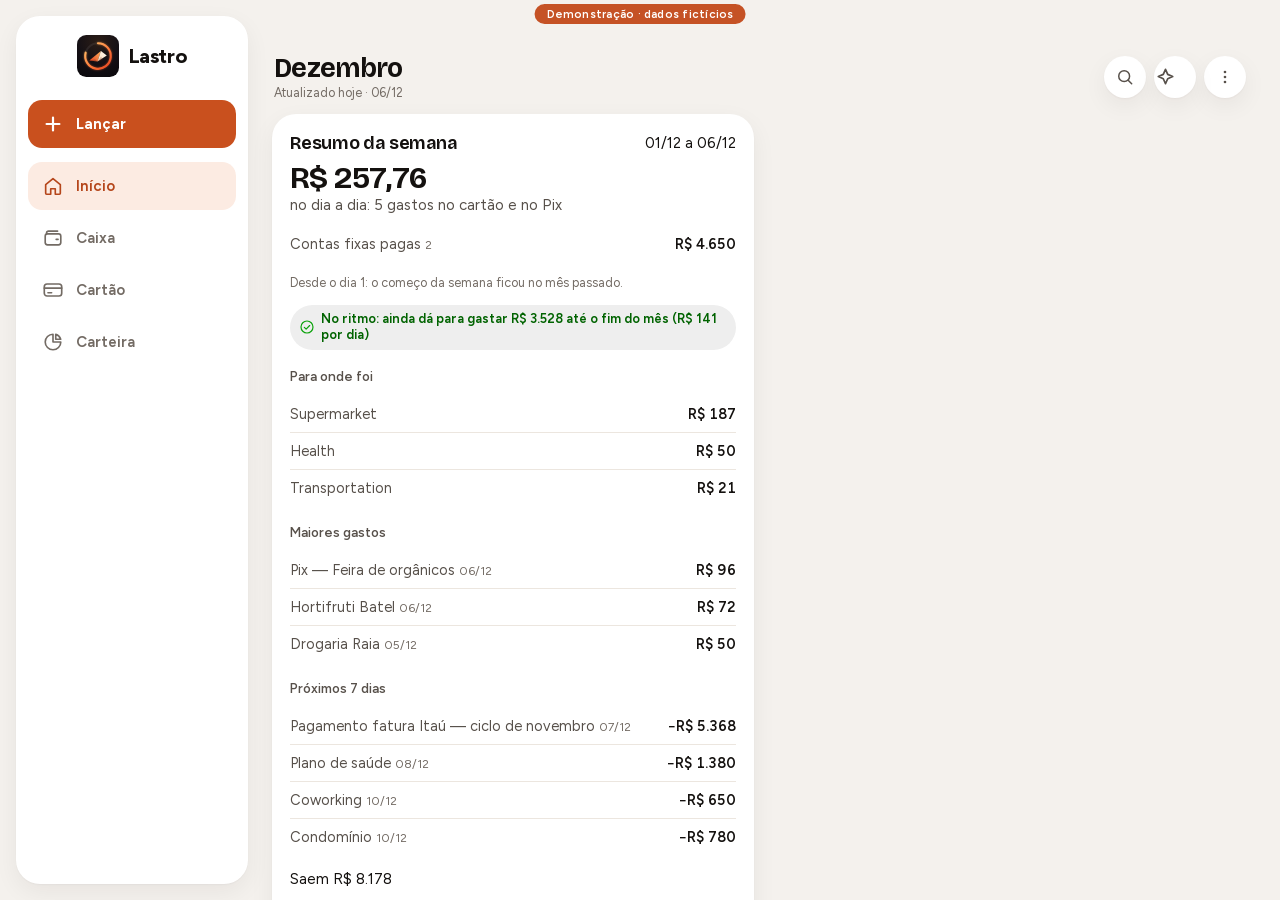
==== commit e545f04f: "Merge pull request #11 from BeBernos/claude/v9-18 v9.18.0: redesign stage 1 (Carvão shell)" ====
--- a/app/index.html
+++ b/app/index.html
@@ -10,6 +10,7 @@
 <title>Lastro</title>
 <link rel="manifest" href="manifest.webmanifest">
 <link rel="stylesheet" href="v8.css">
+<link rel="stylesheet" href="v10.css">
 <link rel="icon" href="icons/logo.svg" type="image/svg+xml">
 <link rel="icon" href="icons/icon-192.png" type="image/png">
 <link rel="apple-touch-icon" href="icons/icon-192.png">
--- a/app/v8.css
+++ b/app/v8.css
@@ -533,3 +533,26 @@
 
 /* Lastro Demo: faixa honesta no topo (dados fictícios) */
 html.demo body::before{content:"Demonstração · dados fictícios";position:fixed;z-index:60;top:calc(env(safe-area-inset-top,0px) + 4px);left:50%;transform:translateX(-50%);padding:3px 12px;border-radius:99px;background:color-mix(in srgb,var(--marca) 85%,#000);color:#fff;font-size:11.5px;font-weight:600;letter-spacing:.02em;pointer-events:none;white-space:nowrap}
+
+/* v9.13: ordem dos aportes da estratégia, com Pausar/Retomar */
+[data-ui="v8"] .est-ordens{list-style:none;margin:0;padding:0;display:block}
+[data-ui="v8"] .est-ordens li{display:flex;align-items:center;justify-content:space-between;gap:12px;padding:9px 0;border-bottom:1px solid var(--line);font-size:14.5px;color:var(--ink)}
+[data-ui="v8"] .est-ordens li:last-child{border-bottom:0}
+[data-ui="v8"] .est-ordens .n{color:var(--muted);font-variant-numeric:tabular-nums;margin-right:6px}
+[data-ui="v8"] .est-ordens li.pausado span{color:var(--muted)}
+[data-ui="v8"] .est-ordens li.pausado .t{text-decoration:line-through}
+[data-ui="v8"] .est-ordens .link{flex:none;width:auto;padding:4px 0;min-height:32px}
+
+/* v9.13: cartão "Hoje" — a linha leva para a tela do assunto; o botão ao lado faz a ação na hora */
+.hoje .destaques li{display:flex;align-items:center;gap:10px}
+.hoje .destaques li > button:first-child{flex:1;min-width:0}
+.hoje .destaques .btn.mini{flex:none;width:auto;margin:0;padding:7px 14px;min-height:36px;font-size:13.5px;border-radius:999px}
+/* v9.15: a faixa da demonstração cobria o título da tela */
+html.demo[data-ui="v8"] .topo{padding-top:26px}
+/* v9.15: o que o gráfico do saldo já conta sem estar confirmado */
+[data-ui="v8"] .hero-pendente{display:flex;gap:8px;align-items:flex-start;font-size:13.5px;color:var(--ink-2)}
+[data-ui="v8"] .hero-pendente svg{flex:none;margin-top:2px}
+[data-ui="v8"] .hero-pendente .link{display:inline;padding:0;margin:0;min-height:0;font-size:inherit}
+/* v9.16: resumo da semana */
+[data-ui="v8"] .resumo-semana .rs-total{margin:2px 0 10px;color:var(--ink-2)}
+[data-ui="v8"] .resumo-semana .rs-total b{display:block;font-family:var(--display);font-size:30px;font-weight:700;letter-spacing:-.02em;color:var(--ink);font-variant-numeric:tabular-nums}
--- a/app/v10.css
+++ b/app/v10.css
@@ -0,0 +1,78 @@
+/* v9.18 — repaginação, etapa 1: a casca "Carvão" (docs/superpowers/specs/2026-11-15-repaginacao-360-design.md).
+   Tudo sob html.v10 (Configurações › Interface nova). Sem verde, sem tema claro, letras de no mínimo 12 px; movimento só
+   para quem não desligou animações. As telas por dentro ainda são as da v8 — os tokens abaixo as deixam no Carvão. */
+
+html.v10 {
+  color-scheme: dark;
+  --v10-chao: #0c0a09; --v10-bloco: #16120f; --v10-linha: rgba(255, 236, 214, .08);
+  --v10-tx: #f7f0e8; --v10-tx2: #cdbfb1; --v10-mut: #a59889;
+  --v10-brasa: #ff7a35; --v10-sobe: #ffc46b; --v10-cai: #ff8a80;
+  --v10-numero: linear-gradient(120deg, #ffb347, #ff6a3a 55%, #e2433f);
+  /* os tokens da v8 no Carvão: o conteúdo antigo fica escuro e sem verde */
+  --bg: #0c0a09; --card: #16120f; --card-2: #1f1a16; --ink: #f7f0e8; --ink-2: #cdbfb1; --muted: #a59889;
+  --bom: #ffc46b; --bom-txt: #ffc46b; --s3: #c9a27a;
+  background: #0c0a09;
+}
+html.v10 body { background: #0c0a09; color: #f7f0e8; }
+
+/* topo carvão: quase preto, o laranja só no número e na linha de baixo */
+html.v10 .app-conteudo.v10 { padding: 0; }
+html.v10 .topo-carvao { position: sticky; top: 0; z-index: 5; overflow: hidden; padding: calc(env(safe-area-inset-top, 0px) + 16px) 18px 50px;
+  background: linear-gradient(180deg, #17110d, #120e0b); border-bottom: 1px solid rgba(255, 122, 53, .55); }
+html.v10.demo .topo-carvao { padding-top: calc(env(safe-area-inset-top, 0px) + 38px); } /* a faixa da demonstração fica no alto */
+html.v10 .topo-assinatura { position: absolute; right: -26px; top: 22px; width: 150px; height: 150px; opacity: .12; pointer-events: none; }
+html.v10 .topo-linha { position: relative; display: flex; align-items: center; gap: 10px; }
+html.v10 .topo-oi { flex: 1; min-width: 0; }
+html.v10 .topo-oi b { display: block; font: 700 17px/1.2 var(--display, 'Bricolage Grotesque'), sans-serif; color: var(--v10-tx); }
+html.v10 .topo-oi span { font-size: 12.5px; color: var(--v10-mut); }
+html.v10 .topo-botoes { display: flex; gap: 8px; }
+html.v10 .topo-btn { width: 38px; height: 38px; border-radius: 50%; display: grid; place-items: center; color: var(--v10-tx2);
+  background: rgba(255, 236, 214, .06); border: 1px solid var(--v10-linha); }
+html.v10 .topo-btn svg { width: 18px; height: 18px; }
+html.v10 .topo-eyebrow { position: relative; margin: 20px 0 0; font-size: 12px; font-weight: 600; letter-spacing: .12em; text-transform: uppercase; color: #c9b6a3; }
+html.v10 .topo-num { position: relative; display: block; margin: 6px 0 12px; font: 800 52px/1 var(--display, 'Bricolage Grotesque'), sans-serif; letter-spacing: -.045em;
+  background: var(--v10-numero); -webkit-background-clip: text; background-clip: text; color: transparent; font-variant-numeric: tabular-nums; }
+html.v10 .topo-num .cent { font-size: .46em; letter-spacing: 0; vertical-align: .64em; margin-left: 2px; }
+html.v10 .topo-pilulas { position: relative; display: flex; flex-wrap: wrap; gap: 6px; }
+html.v10 .topo-pilulas span { font-size: 12.5px; font-weight: 600; color: var(--v10-tx); padding: 6px 12px; border-radius: 99px;
+  background: rgba(255, 236, 214, .08); border: 1px solid rgba(255, 236, 214, .12); }
+
+/* topo encolhido ao rolar: uma linha só com o número pequeno */
+html.v10 .resumo.compacto .topo-carvao { padding-bottom: 12px; }
+html.v10 .resumo.compacto .topo-eyebrow,
+html.v10 .resumo.compacto .topo-pilulas,
+html.v10 .resumo.compacto .topo-assinatura { display: none; }
+html.v10 .resumo.compacto .topo-num { font-size: 24px; margin: 6px 0 0; }
+
+/* o conteúdo sobe como uma folha por cima do topo */
+html.v10 .folha-v10 { position: relative; z-index: 6; margin-top: -26px; padding: 12px 16px 120px; border-radius: 28px 28px 0 0; background: var(--v10-chao); }
+html.v10 .folha-v10::before { content: ''; display: block; width: 36px; height: 4px; margin: 0 auto 12px; border-radius: 9px; background: #3a322c; }
+html.v10 .folha-v10 .subabas { position: static; }
+
+/* barra de vidro flutuante com o ＋ no meio */
+html.v10 .abas.v10-nav { left: 50%; right: auto; top: auto; bottom: calc(var(--base, 0px) + 14px); width: auto; max-width: none; height: 62px; margin: 0;
+  display: flex; align-items: center; gap: 2px; padding: 6px; border-radius: 99px; transform: translateX(-50%);
+  background: rgba(26, 22, 19, .78); -webkit-backdrop-filter: blur(16px); backdrop-filter: blur(16px); border: 1px solid rgba(255, 236, 214, .1); }
+html.v10 .v10-nav .v10-aba { width: 52px; height: 48px; border-radius: 99px; display: grid; place-items: center; color: var(--v10-mut); }
+html.v10 .v10-nav .v10-aba svg { width: 21px; height: 21px; }
+html.v10 .v10-nav .v10-aba::before { display: none; }
+html.v10 .v10-nav .v10-aba.on { color: #fff; background: rgba(255, 236, 214, .09); }
+html.v10 .v10-mais { width: 52px; height: 52px; margin: 0 4px; border-radius: 50%; display: grid; place-items: center; color: #1d0d05;
+  background: var(--v10-brasa); border: 0; }
+html.v10 .v10-mais svg { width: 24px; height: 24px; stroke-width: 2.4; }
+html.v10 .resumo.abas-fora .v10-nav { transform: translate(-50%, calc(100% + 24px + var(--base, 0px))); }
+
+/* números que sobem e caem: âmbar e coral (nunca verde) */
+html.v10 .s, html.v10 .sobe { color: var(--v10-sobe); }
+html.v10 .c, html.v10 .cai { color: var(--v10-cai); }
+
+@media (prefers-reduced-motion: no-preference) {
+  html.v10 .folha-v10 { animation: v10-sobe .42s cubic-bezier(.22, 1.2, .36, 1) both; }
+  html.v10 .topo-num { animation: v10-acende .5s ease-out both; }
+  html.v10 .topo-carvao { transition: padding .25s ease; }
+  html.v10 .topo-num { transition: font-size .25s ease, margin .25s ease; }
+  html.v10 .resumo.sem-anim .folha-v10,
+  html.v10 .resumo.sem-anim .topo-num { animation: none; }
+  @keyframes v10-sobe { from { transform: translateY(36px); opacity: 0; } to { transform: none; opacity: 1; } }
+  @keyframes v10-acende { from { opacity: 0; filter: brightness(.6); } to { opacity: 1; filter: none; } }
+}
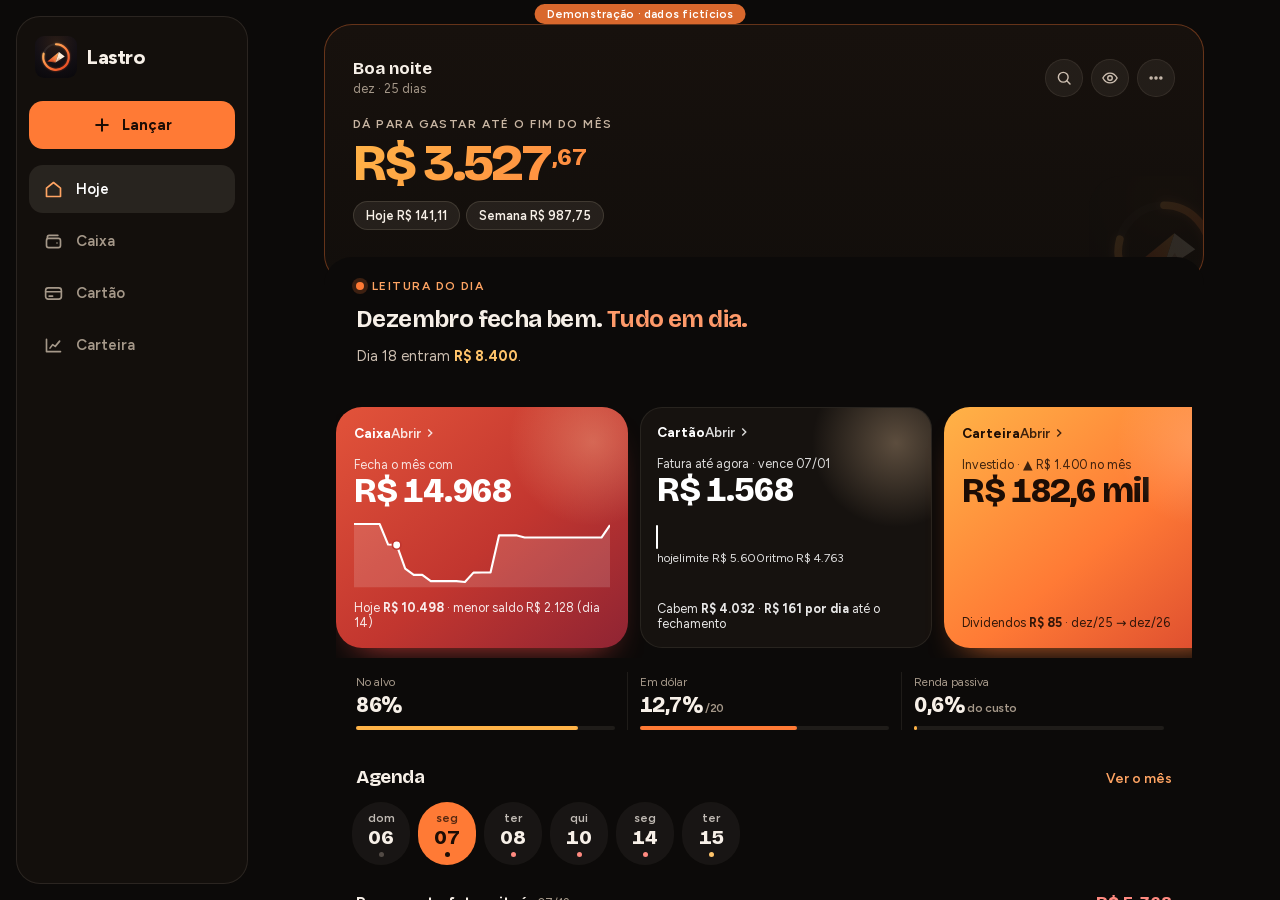
==== commit d956265f: "Lastro v11.0.0: a Meia-noite em teste e o Hoje como briefing Co-Authored-By: Claude Opus 5.5 <norepl" ====
--- a/app/index.html
+++ b/app/index.html
@@ -11,6 +11,7 @@
 <link rel="manifest" href="manifest.webmanifest">
 <link rel="stylesheet" href="v8.css">
 <link rel="stylesheet" href="v10.css">
+<link rel="stylesheet" href="v11.css">
 <link rel="icon" href="icons/logo.svg" type="image/svg+xml">
 <link rel="icon" href="icons/icon-192.png" type="image/png">
 <link rel="apple-touch-icon" href="icons/icon-192.png">
--- a/app/v10.css
+++ b/app/v10.css
@@ -2,23 +2,51 @@
    Tudo sob html.v10 (Configurações › Interface nova). Sem verde, sem tema claro, letras de no mínimo 12 px; movimento só
    para quem não desligou animações. As telas por dentro ainda são as da v8 — os tokens abaixo as deixam no Carvão. */
 
+/* v11.0: as cores do Carvão viraram variáveis (os mesmos valores); a Meia-noite (v11.css) troca só estas */
+html.v10 {
+  --cv-ambar: #ffb347;
+  --cv-brasa-tx: #ffa463;
+  --cv-tinta: #1d0d05;
+  --cv-brasa: #ff7a35;
+  --cv-sobe: #ffc46b;
+  --cv-chao: #0c0a09;
+  --cv-campo: #1d1814;
+  --cv-cai: #ff8a80;
+  --cv-tx2: #cdbfb1;
+  --cv-card1: #e2533a;
+  --cv-card2: #c2362f;
+  --cv-card3: #8f2433;
+  --cv-num2: #ff6a3a;
+  --cv-num3: #e2433f;
+  --cv-tx: #f7f0e8;
+  --cv-mut: #a59889;
+  --cv-bloco: #16120f;
+  --cv-topo2: #120e0b;
+  --cv-topo1: #17110d;
+  --cv-rotulo: #c9b6a3;
+  --cv-creme-rgb: 255, 236, 214;
+  --cv-brasa-rgb: 255, 122, 53;
+  --cv-ambar-rgb: 255, 179, 71;
+  --cv-cai-rgb: 255, 138, 128;
+  --cv-card-rgb: 226, 67, 63;
+}
 html.v10 {
   color-scheme: dark;
-  --v10-chao: #0c0a09; --v10-bloco: #16120f; --v10-linha: rgba(255, 236, 214, .08);
-  --v10-tx: #f7f0e8; --v10-tx2: #cdbfb1; --v10-mut: #a59889;
-  --v10-brasa: #ff7a35; --v10-sobe: #ffc46b; --v10-cai: #ff8a80;
-  --v10-numero: linear-gradient(120deg, #ffb347, #ff6a3a 55%, #e2433f);
+  --v10-chao: var(--cv-chao); --v10-bloco: var(--cv-bloco); --v10-linha: rgba(var(--cv-creme-rgb), .08);
+  --v10-tx: var(--cv-tx); --v10-tx2: var(--cv-tx2); --v10-mut: var(--cv-mut);
+  --v10-brasa: var(--cv-brasa); --v10-sobe: var(--cv-sobe); --v10-cai: var(--cv-cai);
+  --v10-numero: linear-gradient(120deg, var(--cv-ambar), var(--cv-num2) 55%, var(--cv-num3));
   /* os tokens da v8 no Carvão: o conteúdo antigo fica escuro e sem verde */
-  --bg: #0c0a09; --card: #16120f; --card-2: #1f1a16; --ink: #f7f0e8; --ink-2: #cdbfb1; --muted: #a59889;
-  --bom: #ffc46b; --bom-txt: #ffc46b; --s3: #c9a27a;
-  background: #0c0a09;
+  --bg: var(--cv-chao); --card: var(--cv-bloco); --card-2: #1f1a16; --ink: var(--cv-tx); --ink-2: var(--cv-tx2); --muted: var(--cv-mut);
+  --bom: var(--cv-sobe); --bom-txt: var(--cv-sobe); --s3: #c9a27a;
+  background: var(--cv-chao);
 }
-html.v10 body { background: #0c0a09; color: #f7f0e8; }
+html.v10 body { background: var(--cv-chao); color: var(--cv-tx); }
 
 /* topo carvão: quase preto, o laranja só no número e na linha de baixo */
 html.v10 .app-conteudo.v10 { padding: 0; }
-html.v10 .topo-carvao { position: sticky; top: 0; z-index: 5; overflow: hidden; padding: calc(env(safe-area-inset-top, 0px) + 16px) 18px 50px;
-  background: linear-gradient(180deg, #17110d, #120e0b); border-bottom: 1px solid rgba(255, 122, 53, .55); }
+html.v10 .topo-carvao { position: relative; /* sem z-index: o .topo-mini (fixo) precisa ficar acima da folha */ overflow: hidden; padding: calc(env(safe-area-inset-top, 0px) + 16px) 18px 50px;
+  background: linear-gradient(180deg, var(--cv-topo1), var(--cv-topo2)); border-bottom: 1px solid rgba(var(--cv-brasa-rgb), .55); }
 html.v10.demo .topo-carvao { padding-top: calc(env(safe-area-inset-top, 0px) + 38px); } /* a faixa da demonstração fica no alto */
 html.v10 .topo-assinatura { position: absolute; right: -26px; top: 22px; width: 150px; height: 150px; opacity: .12; pointer-events: none; }
 html.v10 .topo-linha { position: relative; display: flex; align-items: center; gap: 10px; }
@@ -27,22 +55,27 @@
 html.v10 .topo-oi span { font-size: 12.5px; color: var(--v10-mut); }
 html.v10 .topo-botoes { display: flex; gap: 8px; }
 html.v10 .topo-btn { width: 38px; height: 38px; border-radius: 50%; display: grid; place-items: center; color: var(--v10-tx2);
-  background: rgba(255, 236, 214, .06); border: 1px solid var(--v10-linha); }
+  background: rgba(var(--cv-creme-rgb), .06); border: 1px solid var(--v10-linha); }
 html.v10 .topo-btn svg { width: 18px; height: 18px; }
-html.v10 .topo-eyebrow { position: relative; margin: 20px 0 0; font-size: 12px; font-weight: 600; letter-spacing: .12em; text-transform: uppercase; color: #c9b6a3; }
+html.v10 .topo-eyebrow { position: relative; margin: 20px 0 0; font-size: 12px; font-weight: 600; letter-spacing: .12em; text-transform: uppercase; color: var(--cv-rotulo); }
 html.v10 .topo-num { position: relative; display: block; margin: 6px 0 12px; font: 800 52px/1 var(--display, 'Bricolage Grotesque'), sans-serif; letter-spacing: -.045em;
   background: var(--v10-numero); -webkit-background-clip: text; background-clip: text; color: transparent; font-variant-numeric: tabular-nums; }
 html.v10 .topo-num .cent { font-size: .46em; letter-spacing: 0; vertical-align: .64em; margin-left: 2px; }
 html.v10 .topo-pilulas { position: relative; display: flex; flex-wrap: wrap; gap: 6px; }
 html.v10 .topo-pilulas span { font-size: 12.5px; font-weight: 600; color: var(--v10-tx); padding: 6px 12px; border-radius: 99px;
-  background: rgba(255, 236, 214, .08); border: 1px solid rgba(255, 236, 214, .12); }
+  background: rgba(var(--cv-creme-rgb), .08); border: 1px solid rgba(var(--cv-creme-rgb), .12); }
 
 /* topo encolhido ao rolar: uma linha só com o número pequeno */
-html.v10 .resumo.compacto .topo-carvao { padding-bottom: 12px; }
-html.v10 .resumo.compacto .topo-eyebrow,
-html.v10 .resumo.compacto .topo-pilulas,
-html.v10 .resumo.compacto .topo-assinatura { display: none; }
-html.v10 .resumo.compacto .topo-num { font-size: 24px; margin: 6px 0 0; }
+/* v9.21: ao rolar, o topo vai embora com a página e um cabeçalho pequeno aparece por cima (fixo, fora do fluxo).
+   Antes o próprio topo encolhia: a página mudava de altura, a rolagem pulava e o topo piscava sem parar. */
+html.v10 .topo-mini { position: fixed; z-index: 20; left: 0; right: 0; top: 0; display: flex; align-items: baseline; justify-content: space-between; gap: 12px;
+  padding: calc(env(safe-area-inset-top, 0px) + 12px) 18px 11px; background: rgba(18, 14, 11, .94); border-bottom: 1px solid rgba(var(--cv-brasa-rgb), .55);
+  opacity: 0; visibility: hidden; pointer-events: none; }
+html.v10.demo .topo-mini { padding-top: calc(env(safe-area-inset-top, 0px) + 32px); }
+html.v10 .topo-mini span { overflow: hidden; white-space: nowrap; text-overflow: ellipsis; font-size: 12.5px; font-weight: 600; color: var(--v10-tx2); }
+html.v10 .topo-mini b { flex: none; font: 700 19px/1 var(--display, 'Bricolage Grotesque'), sans-serif; font-variant-numeric: tabular-nums;
+  background: var(--v10-numero); -webkit-background-clip: text; background-clip: text; color: transparent; }
+html.v10 .resumo.compacto .topo-mini { opacity: 1; visibility: visible; }
 
 /* o conteúdo sobe como uma folha por cima do topo */
 html.v10 .folha-v10 { position: relative; z-index: 6; margin-top: -26px; padding: 12px 16px 120px; border-radius: 28px 28px 0 0; background: var(--v10-chao); }
@@ -50,14 +83,17 @@
 html.v10 .folha-v10 .subabas { position: static; }
 
 /* barra de vidro flutuante com o ＋ no meio */
-html.v10 .abas.v10-nav { left: 50%; right: auto; top: auto; bottom: calc(var(--base, 0px) + 14px); width: auto; max-width: none; height: 62px; margin: 0;
-  display: flex; align-items: center; gap: 2px; padding: 6px; border-radius: 99px; transform: translateX(-50%);
-  background: rgba(26, 22, 19, .78); -webkit-backdrop-filter: blur(16px); backdrop-filter: blur(16px); border: 1px solid rgba(255, 236, 214, .1); }
-html.v10 .v10-nav .v10-aba { width: 52px; height: 48px; border-radius: 99px; display: grid; place-items: center; color: var(--v10-mut); }
-html.v10 .v10-nav .v10-aba svg { width: 21px; height: 21px; }
+html.v10 .abas.v10-nav { left: 50%; right: auto; top: auto; bottom: calc(var(--base, 0px) + 12px); width: auto; max-width: calc(100vw - 20px); height: 66px; margin: 0;
+  display: flex; align-items: center; gap: 0; padding: 6px; border-radius: 26px; transform: translateX(-50%);
+  background: rgba(20, 16, 13, .97); -webkit-backdrop-filter: blur(16px); backdrop-filter: blur(16px); border: 1px solid rgba(var(--cv-creme-rgb), .1);
+  box-shadow: 0 10px 30px -8px rgba(0, 0, 0, .7), 0 0 0 10px rgba(12, 10, 9, .55); }
+html.v10 .v10-nav .v10-aba { flex: none; width: 64px; min-width: 0; height: 54px; padding: 0; border-radius: 20px; display: flex; flex-direction: column; align-items: center; justify-content: center; gap: 3px; color: var(--v10-mut); }
+html.v10 .v10-nav .v10-aba span { font: 600 12px/1 var(--sans); white-space: nowrap; }
+html.v10 .v10-nav .v10-aba svg { width: 20px; height: 20px; }
 html.v10 .v10-nav .v10-aba::before { display: none; }
-html.v10 .v10-nav .v10-aba.on { color: #fff; background: rgba(255, 236, 214, .09); }
-html.v10 .v10-mais { width: 52px; height: 52px; margin: 0 4px; border-radius: 50%; display: grid; place-items: center; color: #1d0d05;
+html.v10 .v10-nav .v10-aba.on { color: #fff; background: rgba(var(--cv-creme-rgb), .09); }
+html.v10 .v10-nav .v10-aba.on svg { color: var(--cv-brasa-tx); }
+html.v10 .v10-mais { flex: none; width: 54px; height: 54px; margin: 0 7px; border-radius: 50%; display: grid; place-items: center; color: var(--cv-tinta);
   background: var(--v10-brasa); border: 0; }
 html.v10 .v10-mais svg { width: 24px; height: 24px; stroke-width: 2.4; }
 html.v10 .resumo.abas-fora .v10-nav { transform: translate(-50%, calc(100% + 24px + var(--base, 0px))); }
@@ -66,13 +102,741 @@
 html.v10 .s, html.v10 .sobe { color: var(--v10-sobe); }
 html.v10 .c, html.v10 .cai { color: var(--v10-cai); }
 
+/* ---------- v9.19 (etapa 2): o Hoje — quatro blocos e as faixas de ação ---------- */
+html.v10 .hoje-v10 .blocos-v10 { display: grid; grid-template-columns: 1fr 1fr; gap: 8px; }
+html.v10 .bloco-v10 { display: block; width: 100%; text-align: left; font: inherit; color: var(--v10-tx); background: var(--v10-bloco);
+  border: 1px solid var(--v10-linha); border-radius: 22px; padding: 13px 13px 12px; }
+html.v10 .bloco-v10.vazio { color: var(--v10-mut); }
+html.v10 .bloco-cab { display: flex; align-items: center; gap: 7px; font-size: 12px; font-weight: 600; color: var(--v10-mut); }
+html.v10 .bloco-cab svg { width: 16px; height: 16px; color: var(--cv-ambar); flex: none; }
+html.v10 .bloco-v10 b { display: block; margin-top: 8px; font: 700 21px/1.1 var(--display, 'Bricolage Grotesque'), sans-serif; letter-spacing: -.02em; font-variant-numeric: tabular-nums; }
+html.v10 .bloco-v10 small { display: block; margin-top: 3px; font-size: 12px; color: var(--v10-tx2); }
+html.v10 .bloco-v10 small.sobe { color: var(--v10-sobe); }
+html.v10 .bloco-v10 small.cai { color: var(--v10-cai); }
+html.v10 .barra-v10 { display: block; height: 4px; margin-top: 10px; border-radius: 9px; overflow: hidden; background: rgba(255, 255, 255, .08); }
+html.v10 .barra-v10 i { display: block; height: 100%; border-radius: 9px; background: var(--cv-ambar); }
+html.v10 .faixas-v10 { display: grid; gap: 8px; margin-top: 10px; }
+html.v10 .faixa-v10 { display: flex; align-items: center; gap: 8px; padding: 6px 8px 6px 14px; border-radius: 20px;
+  background: linear-gradient(90deg, rgba(var(--cv-ambar-rgb), .12), rgba(var(--cv-ambar-rgb), .03)); border: 1px solid rgba(var(--cv-ambar-rgb), .28); }
+html.v10 .faixa-v10.tom-ruim { background: linear-gradient(90deg, rgba(var(--cv-cai-rgb), .14), rgba(var(--cv-cai-rgb), .03)); border-color: rgba(var(--cv-cai-rgb), .4); }
+html.v10 .faixa-texto { flex: 1; min-width: 0; display: flex; align-items: center; gap: 10px; padding: 8px 0; text-align: left; font: inherit; font-size: 14px;
+  color: var(--v10-tx); background: none; border: 0; }
+html.v10 .faixa-texto svg { width: 18px; height: 18px; color: var(--cv-ambar); flex: none; }
+html.v10 .faixa-v10.tom-ruim .faixa-texto svg { color: var(--v10-cai); }
+html.v10 .faixa-acao-v10 { flex: none; font: inherit; font-size: 13px; font-weight: 700; color: var(--cv-tinta); background: var(--v10-tx); border: 0; border-radius: 99px; padding: 9px 15px; }
+
+/* ---------- o ＋ e as folhas no Carvão ---------- */
+html.v10 #folha { background: #15110e; border-top: 1px solid rgba(var(--cv-brasa-rgb), .45); border-radius: 28px 28px 0 0; color: var(--v10-tx); }
+html.v10 #folha .alca { background: #3a322c; }
+html.v10 .discar-op { background: var(--v10-bloco); border: 1px solid var(--v10-linha); color: var(--v10-tx); }
+html.v10 .discar-op small { color: var(--v10-mut); font-size: 12px; }
+html.v10 .discar-ic { color: var(--cv-ambar); background: rgba(var(--cv-ambar-rgb), .1); }
+html.v10 .discar-fechar { background: var(--v10-brasa); color: var(--cv-tinta); }
+html.v10 #folha .campo { background: var(--cv-campo); border-color: rgba(var(--cv-creme-rgb), .12); color: var(--v10-tx); }
+html.v10 #folha #lValor { font: 800 40px/1.1 var(--display, 'Bricolage Grotesque'), sans-serif; letter-spacing: -.03em; color: #ff8a4c; text-align: center; }
+html.v10 #folha .btn.prim { background: var(--v10-brasa); color: var(--cv-tinta); border-color: transparent; }
+
+/* ---------- v9.19.1: lançar no Carvão — desenho novo (mesmos campos e regras por baixo) ---------- */
+html.v10 #folha h2 { text-align: center; font-size: 13px; font-weight: 600; letter-spacing: .14em; text-transform: uppercase; color: var(--v10-mut); margin: 0 0 12px; }
+html.v10 #folha .escolha { background: var(--cv-campo); border-radius: 99px; padding: 4px; gap: 2px; margin-bottom: 8px; }
+html.v10 #folha .escolha button { min-height: 38px; border-radius: 99px; font-size: 13px; color: var(--v10-tx2); background: none; box-shadow: none; }
+html.v10 #folha .escolha button.on { background: #2c241f; color: #fff; }
+html.v10 #formLanc { display: flex; flex-direction: column; }
+html.v10 #formLanc label { font-size: 12px; font-weight: 600; letter-spacing: .1em; text-transform: uppercase; color: var(--v10-mut); margin: 14px 2px 6px; }
+html.v10 #formLanc label[for="lValor"] { position: absolute; width: 1px; height: 1px; overflow: hidden; clip: rect(0 0 0 0); }
+html.v10 #formLanc #lValor { order: -1; margin: 6px 0 2px; padding: 4px 0; border: 0; background: none; text-align: center;
+  font: 800 52px/1.05 var(--display, 'Bricolage Grotesque'), sans-serif; letter-spacing: -.04em; color: #ff8a4c; }
+html.v10 #formLanc #lValor::placeholder { color: #4a3b31; }
+html.v10 #formLanc .campo { border-radius: 16px; border: 1px solid rgba(var(--cv-creme-rgb), .1); background: var(--cv-campo); color: var(--v10-tx); font-size: 15px; min-height: 48px; }
+html.v10 #formLanc .campo-cat { display: flex; align-items: center; gap: 10px; text-align: left; }
+html.v10 #formLanc .cat-rapidas { display: grid; grid-template-columns: repeat(4, minmax(0, 1fr)); gap: 8px; margin-top: 10px; }
+html.v10 #formLanc .cat-rapida { display: flex; flex-direction: column; align-items: center; gap: 6px; padding: 12px 4px 10px; border-radius: 18px;
+  background: var(--cv-campo); border: 1px solid rgba(var(--cv-creme-rgb), .08); color: var(--v10-tx2); font-size: 12px; }
+html.v10 #formLanc .cat-rapida.on { border-color: var(--v10-brasa); color: #fff; background: rgba(var(--cv-brasa-rgb), .1); }
+html.v10 #formLanc .cat-rapida span { overflow: hidden; text-overflow: ellipsis; white-space: nowrap; max-width: 100%; }
+html.v10 #formLanc .marcar { display: flex; gap: 12px; align-items: flex-start; text-transform: none; letter-spacing: 0; font-size: 14px; font-weight: 500;
+  color: var(--v10-tx); margin: 12px 0 0; padding: 12px 14px; border-radius: 16px; background: #1a1512; border: 1px solid rgba(var(--cv-creme-rgb), .06); }
+html.v10 #formLanc .marcar small { display: block; font-size: 12px; color: var(--v10-mut); margin-top: 2px; }
+html.v10 #formLanc .marcar input { accent-color: var(--cv-brasa); width: 20px; height: 20px; margin-top: 1px; flex: none; }
+html.v10 #formLanc .nota { font-size: 12.5px; color: var(--v10-tx2); }
+html.v10 #formLanc #lOk { margin-top: 20px; min-height: 56px; border-radius: 18px; border: 0; background: var(--v10-brasa); color: var(--cv-tinta); font-size: 16px; font-weight: 700; }
+html.v10 #formLanc #lOk small { font-weight: 600; opacity: .75; }
+html.v10 #formLanc #lColar { align-self: center; margin-top: 12px; color: var(--cv-ambar); }
+html.v10 #folha .sms-caixa { background: var(--cv-campo); border: 1px solid rgba(var(--cv-ambar-rgb), .25); border-radius: 18px; }
+
+/* v9.20 (etapa 3): o Cartão numa leitura só — composição, ritmo e títulos de seção */
+html.v10 .comp-v10 { background: var(--v10-bloco); border: 1px solid var(--v10-linha); border-radius: 22px; padding: 16px 15px 14px; margin-bottom: 12px; }
+html.v10 .comp-barra-v10 { position: relative; display: flex; gap: 3px; height: 12px; }
+html.v10 .comp-barra-v10 > i { display: block; height: 100%; border-radius: 6px; min-width: 3px; }
+html.v10 .comp-v10 .p1 { background: var(--cv-num3); }
+html.v10 .comp-v10 .p2 { background: var(--cv-brasa); }
+html.v10 .comp-v10 .p3 { background: var(--cv-ambar); }
+html.v10 .comp-v10 .livre { background: rgba(var(--cv-creme-rgb), .1); }
+html.v10 .comp-v10 .estouro { background: var(--v10-cai); }
+html.v10 .marca-v10 { position: absolute; top: -4px; bottom: -4px; width: 2px; margin-left: -1px; background: var(--v10-tx); border-radius: 2px; }
+html.v10 .comp-legenda-v10 { list-style: none; margin: 14px 0 0; padding: 0; display: grid; grid-template-columns: repeat(3, 1fr); gap: 10px 12px; }
+html.v10 .comp-legenda-v10 li { display: grid; grid-template-columns: auto 1fr; align-items: center; gap: 2px 7px; font-size: 12.5px; color: var(--v10-tx2); white-space: nowrap; }
+html.v10 .comp-legenda-v10 li.cai { grid-column: 1 / -1; }
+html.v10 .comp-legenda-v10 li > i { flex: none; width: 9px; height: 9px; border-radius: 3px; }
+html.v10 .comp-legenda-v10 b { grid-column: 2; font: 650 14px var(--display); color: var(--v10-tx); font-variant-numeric: tabular-nums; }
+html.v10 .comp-legenda-v10 li.cai, html.v10 .comp-legenda-v10 li.cai b { color: var(--v10-cai); }
+html.v10 .ritmo-v10 { margin: 14px 0 0; padding-top: 12px; border-top: 1px solid var(--v10-linha); font-size: 14px; font-weight: 600; color: var(--v10-tx); }
+html.v10 .ritmo-v10.cai { color: var(--v10-cai); }
+html.v10 .ritmo-v10 small { display: block; margin-top: 3px; font-size: 12.5px; font-weight: 500; color: var(--v10-mut); }
+html.v10 .secao-v10 { margin: 26px 4px 10px; font-size: 12px; font-weight: 700; letter-spacing: .08em; text-transform: uppercase; color: var(--v10-mut); }
+
+/* v9.23 (etapa 6): a abertura — a marca no anel em brasa, a saudação e a digital embaixo */
+html.v10 #trava { background: radial-gradient(120% 70% at 50% 0%, #2a1609 0%, var(--v10-chao) 60%); }
+html.v10 .abertura-v10 { min-height: 100%; display: flex; flex-direction: column; align-items: center; padding: calc(env(safe-area-inset-top, 0px) + 14vh) 24px calc(env(safe-area-inset-bottom, 0px) + 28px); text-align: center; color: var(--v10-tx); }
+html.v10 .abertura-marca { position: relative; width: 112px; height: 112px; display: grid; place-items: center; margin-bottom: 34px; }
+html.v10 .abertura-marca img { width: 84px; height: 84px; border-radius: 26px; position: relative; }
+html.v10 .anel-v10 { position: absolute; inset: 0; border-radius: 50%; border: 1.5px solid rgba(var(--cv-brasa-rgb), .5); }
+html.v10 .anel-v10.a2 { inset: -20px; border-color: rgba(var(--cv-brasa-rgb), .28); }
+html.v10 .anel-v10.a3 { inset: -42px; border-color: rgba(var(--cv-brasa-rgb), .14); }
+html.v10 .abertura-toque { flex: 1; width: 100%; display: flex; flex-direction: column; align-items: center; justify-content: center; gap: 0;
+  padding: 0 0 8vh; font: inherit; color: inherit; background: none; border: 0; -webkit-tap-highlight-color: transparent; }
+html.v10 .abertura-oi { display: block; font: 700 30px/1.15 var(--display, 'Bricolage Grotesque'), sans-serif; letter-spacing: -.02em; }
+html.v10 .abertura-toque:focus-visible { outline: none; }
+html.v10 .abertura-toque:focus-visible .abertura-marca img { outline: 2px solid var(--v10-brasa); outline-offset: 6px; }
+html.v10 .abertura-sub { margin: 8px 0 0; font-size: 14px; color: var(--v10-mut); }
+html.v10 .abertura-acoes { margin-top: auto; width: 100%; max-width: 360px; display: flex; flex-direction: column; align-items: center; gap: 10px; }
+html.v10 .abertura-dica { display: grid; place-items: center; width: 58px; height: 58px; margin-top: 30px; border-radius: 50%; color: var(--cv-brasa-tx); background: rgba(var(--cv-brasa-rgb), .08); border: 1px solid rgba(var(--cv-brasa-rgb), .4); } /* v9.29: só a marca da digital, sem texto */
+html.v10 .abertura-dica .ic-cv, html.v10 .abertura-dica svg { width: 28px; height: 28px; color: var(--cv-brasa-tx); }
+html.v10 .abertura-v10 form { width: 100%; text-align: left; }
+html.v10 .abertura-v10 .link { color: var(--v10-tx2); }
+
+/* ===== v9.25 — o sistema Carvão para TODO o conteúdo (cartões do app e blocos do painel) =====
+   Pedido do Bruno (15/11): "era pra ter refeito tudo" — nada do desenho antigo dentro da interface nova.
+   Um vocabulário só: bloco escuro de 22 px sem sombra · título em Bricolage 15,5 px · rótulos pequenos em caixa alta ·
+   linhas com filete · números em Bricolage tabular · barras finas em âmbar (atenção = brasa, problema = coral) ·
+   pílulas escuras · botões em pílula (o principal em brasa) · dobras como linhas com seta · sem cartão dentro de cartão. */
+html.v10 {
+  --line: rgba(var(--cv-creme-rgb), .08); --grid: rgba(var(--cv-creme-rgb), .06); --axis: rgba(var(--cv-creme-rgb), .2); --sombra: none;
+  --accent: var(--cv-brasa); --accent-ink: var(--cv-brasa-tx); --accent-soft: rgba(var(--cv-brasa-rgb), .12); --on-accent: var(--cv-tinta); --marca: var(--cv-brasa);
+  --dado: var(--cv-ambar); --s1: var(--cv-ambar); --s2: var(--cv-num2); --pos: var(--cv-sobe); --neg: var(--cv-cai);
+  --info: var(--cv-tx2); --info-soft: rgba(var(--cv-creme-rgb), .06); --info-txt: var(--cv-tx2);
+  --bom-soft: rgba(255, 196, 107, .1);
+  --atencao: var(--cv-brasa); --atencao-txt: #ff9a52; --atencao-soft: rgba(var(--cv-brasa-rgb), .12);
+  --ruim: var(--cv-cai); --ruim-txt: var(--cv-cai); --ruim-soft: rgba(var(--cv-cai-rgb), .12);
+  --brasa: rgba(var(--cv-brasa-rgb), .14); --campo: var(--cv-campo); --v8-raio: 22px;
+  --v10-fundo2: #1f1915;
+}
+/* bloco */
+html.v10 :is(.folha-v10, #folha) :is(.cartao, .pn-solto) { background: var(--v10-bloco); border: 1px solid var(--v10-linha); border-radius: 22px; box-shadow: none; padding: 16px; }
+html.v10 :is(.folha-v10, #folha) .cartao :is(.cartao, .pn-solto) { background: none; border: 0; border-radius: 0; padding: 0; } /* nada de cartão dentro de cartão */
+html.v10 .folha-v10 .hero, html.v10 .folha-v10 .hero[class*="tom-"] { background: var(--v10-bloco); }
+/* títulos e textos */
+html.v10 :is(.folha-v10, #folha) .cartao :is(h2, h3) { font: 650 15.5px/1.3 var(--display); letter-spacing: -.01em; color: var(--v10-tx); }
+html.v10 :is(.folha-v10, #folha) .cartao-topo { align-items: center; margin: 0 0 10px; }
+html.v10 :is(.folha-v10, #folha) .cartao-topo > b { font: 700 15.5px var(--display); color: var(--v10-tx); font-variant-numeric: tabular-nums; }
+html.v10 :is(.folha-v10, #folha) :is(.cartao-sub, .hero-sub, .texto) { color: var(--v10-tx2); font-size: 13.5px; line-height: 1.5; }
+html.v10 :is(.folha-v10, #folha) .cartao-sub b, html.v10 :is(.folha-v10, #folha) .nota b { color: var(--v10-tx); }
+html.v10 :is(.folha-v10, #folha) .nota { color: var(--v10-mut); font-size: 12.5px; line-height: 1.5; }
+html.v10 :is(.folha-v10, #folha) :is(.grupo, .rotulo) { font-size: 12px; font-weight: 600; letter-spacing: .08em; text-transform: uppercase; color: var(--v10-mut); }
+html.v10 :is(.folha-v10, #folha) .pn-tab-cab { color: var(--v10-mut); font-size: 12px; font-weight: 600; }
+html.v10 :is(.folha-v10, #folha) .tile .rotulo { letter-spacing: 0; text-transform: none; font-size: 12.5px; font-weight: 500; }
+html.v10 :is(.folha-v10, #folha) .suave { color: var(--v10-mut); }
+html.v10 .folha-v10 .hero .hero-valor, html.v10 .folha-v10 :is(.mini-valor, .pn-grande) { font-family: var(--display); color: var(--v10-tx); letter-spacing: -.025em; }
+html.v10 .folha-v10 .hero .hero-valor { font-size: 34px; font-weight: 700; }
+html.v10 :is(.folha-v10, #folha) :is(.hero-valor, .mini-valor, .tile-valor).ruim { color: var(--v10-cai); }
+html.v10 :is(.folha-v10, #folha) :is(.bom, .pos) { color: var(--v10-sobe); }
+html.v10 :is(.folha-v10, #folha) :is(.ruim, .neg, .ruim-txt) { color: var(--v10-cai); }
+/* linhas com filete (listas, valores, registros) */
+html.v10 :is(.folha-v10, #folha) .linhas li { border-top-color: var(--v10-linha); color: var(--v10-tx2); font-size: 14px; padding: 11px 0; }
+html.v10 :is(.folha-v10, #folha) :is(.linhas b, .rec-linha b, .bh-topo b, .orc-topo b, .pn-dia-v b, .mam-linha b, .conta-valor, .legenda b) { font-family: var(--display); font-weight: 650; color: var(--v10-tx); }
+html.v10 :is(.folha-v10, #folha) .rec-linha { border-color: var(--v10-linha); padding-top: 11px; padding-bottom: 11px; }
+html.v10 :is(.folha-v10, #folha) .rec-nome small, html.v10 :is(.folha-v10, #folha) .bh-topo small, html.v10 :is(.folha-v10, #folha) .orc-topo small { color: var(--v10-mut); }
+/* barras: finas, âmbar; atenção = brasa; problema = coral */
+html.v10 :is(.folha-v10, #folha) :is(.bh-trilho, .orc-barra, .est-barra, .mam-barra) { height: 6px; border-radius: 9px; background: rgba(var(--cv-creme-rgb), .07); }
+html.v10 :is(.folha-v10, #folha) :is(.bh-trilho, .orc-barra, .est-barra, .mam-barra) > i { border-radius: 9px; background: var(--dado); }
+html.v10 :is(.folha-v10, #folha) .orc-barra.grossa { height: 8px; }
+html.v10 :is(.folha-v10, #folha) .tom-atencao :is(.orc-barra, .bh-trilho) > i { background: var(--v10-brasa); }
+html.v10 :is(.folha-v10, #folha) .tom-ruim :is(.orc-barra, .bh-trilho) > i { background: var(--v10-cai); }
+html.v10 :is(.folha-v10, #folha) .est-barra > em { background: var(--v10-tx); width: 2px; }
+/* números soltos do painel (tiles) */
+html.v10 :is(.folha-v10, #folha) .tile { background: var(--v10-fundo2); border-radius: 16px; padding: 12px 13px; }
+html.v10 :is(.folha-v10, #folha) .tile-valor { font: 700 18px/1.15 var(--display); color: var(--v10-tx); }
+html.v10 :is(.folha-v10, #folha) .tile-valor.bom { color: var(--v10-sobe); }
+html.v10 :is(.folha-v10, #folha) .tile-pe { color: var(--v10-mut); }
+html.v10 .folha-v10 .pn-solto { padding: 4px; }
+html.v10 .folha-v10 .pn-solto .tiles { background: var(--v10-linha); gap: 1px; }
+html.v10 .folha-v10 .pn-solto .tile { background: var(--v10-bloco); border-radius: 0; }
+/* pílulas */
+html.v10 :is(.folha-v10, #folha) .chip { background: var(--v10-fundo2); border: 1px solid var(--v10-linha); color: var(--v10-tx2); font-size: 12.5px; font-weight: 600; padding: 5px 11px 5px 8px; }
+html.v10 :is(.folha-v10, #folha) .pn-pill { background: var(--v10-fundo2); color: var(--v10-tx2); border-radius: 99px; }
+/* botões */
+html.v10 :is(.folha-v10, #folha) .btn { min-height: 48px; border-radius: 99px; background: var(--v10-fundo2); border: 1px solid var(--v10-linha); color: var(--v10-tx); font-size: 15px; font-weight: 650; }
+html.v10 :is(.folha-v10, #folha) .btn.prim { background: var(--v10-brasa); border: 0; color: var(--cv-tinta); }
+html.v10 :is(.folha-v10, #folha) .botao-sec { min-height: 46px; border-radius: 99px; background: var(--v10-fundo2); border: 1px solid var(--v10-linha); color: var(--v10-tx); font-size: 14px; }
+html.v10 :is(.folha-v10, #folha) .link { color: var(--cv-brasa-tx); }
+/* avisos do agente e callouts: ícone + texto, sem caixa colorida */
+html.v10 :is(.folha-v10, #folha) :is(.pn-callout, .pn-alerta) { background: var(--v10-fundo2); border: 0; border-radius: 16px; padding: 12px 14px; color: var(--v10-tx2); }
+html.v10 :is(.folha-v10, #folha) :is(.pn-callout, .pn-alerta) .pn-h, html.v10 :is(.folha-v10, #folha) :is(.pn-callout, .pn-alerta) b { color: var(--v10-tx); }
+html.v10 :is(.folha-v10, #folha) .ic.tom-ideia, html.v10 :is(.folha-v10, #folha) .tom-info > .ic { color: var(--cv-ambar); }
+/* registros (um por ativo, por mês…): um sobre o outro com filete, não caixinhas */
+html.v10 :is(.folha-v10, #folha) .pn-registros > li { background: none; border: 0; border-top: 1px solid var(--v10-linha); border-radius: 0; padding: 12px 0; }
+html.v10 :is(.folha-v10, #folha) .pn-registros > li:first-child { border-top: 0; padding-top: 2px; }
+html.v10 :is(.folha-v10, #folha) .pn-reg-titulo { font: 650 14.5px var(--display); color: var(--v10-tx); }
+html.v10 :is(.folha-v10, #folha) .pn-registros dt { color: var(--v10-mut); font-size: 12px; }
+html.v10 :is(.folha-v10, #folha) .pn-registros dd { color: var(--v10-tx); font-family: var(--display); font-weight: 600; }
+/* tabelas */
+html.v10 :is(.folha-v10, #folha) .pn-tab-l { border-color: var(--v10-linha); color: var(--v10-tx2); }
+html.v10 :is(.folha-v10, #folha) .pn-tab-l.total { color: var(--v10-tx); font-weight: 650; }
+/* dobras: uma linha com seta; aberta, o conteúdo entra no mesmo bloco (sem repetir o título) */
+html.v10 .folha-v10 .app-aba > details.dobra { background: var(--v10-bloco); border: 1px solid var(--v10-linha); border-radius: 22px; padding: 15px 16px; }
+html.v10 .folha-v10 .app-aba > details.dobra > summary h2 { font: 650 15.5px/1.3 var(--display); color: var(--v10-tx); margin: 0; }
+html.v10 .folha-v10 .app-aba > details.dobra > summary .cartao-sub { display: none; } /* "Toque para abrir": a seta já diz */
+html.v10 .folha-v10 .app-aba > details.dobra[open] > summary { margin-bottom: 12px; }
+html.v10 .folha-v10 .app-aba > details.dobra > .cartao { background: none; border: 0; padding: 0; border-radius: 0; }
+html.v10 .folha-v10 .app-aba > details.dobra > .cartao > .cartao-topo:first-child { display: none; }
+html.v10 :is(.folha-v10, #folha) .dobra summary::after { border-color: var(--v10-mut); }
+html.v10 :is(.folha-v10, #folha) .dobra { border-color: var(--v10-linha); }
+/* gráficos: grade apagada, eixo discreto, uma cor por gráfico */
+html.v10 :is(.folha-v10, #folha) :is(.g-eixo, .g-rotulo) { fill: var(--v10-mut); color: var(--v10-mut); }
+html.v10 :is(.folha-v10, #folha) .g-grade { stroke: var(--grid); }
+html.v10 :is(.folha-v10, #folha) .barrash li { color: var(--v10-tx2); }
+/* agenda: o dia num quadradinho escuro (como no desenho); hoje com contorno de brasa, sem bloco laranja aceso */
+html.v10 .folha-v10 .pn-agenda .pn-dia-n { background: var(--v10-fundo2); color: var(--v10-tx); border-radius: 13px; }
+html.v10 .folha-v10 .pn-agenda .pn-dia-n span { color: var(--v10-mut); }
+html.v10 .folha-v10 .pn-agenda .pn-hoje + .pn-dia .pn-dia-n { background: var(--v10-fundo2); color: var(--v10-tx); box-shadow: inset 0 0 0 1.5px var(--v10-brasa); }
+html.v10 .folha-v10 .pn-agenda .pn-hoje + .pn-dia .pn-dia-n span { color: var(--cv-brasa-tx); opacity: 1; }
+html.v10 .folha-v10 .pn-agenda .pn-dia.cont .pn-dia-n { background: none; box-shadow: none; }
+/* "Entenda" no fim: discreto */
+html.v10 .folha-v10 .entenda { background: none; border: 1px dashed var(--v10-linha); }
+
+/* ===== v9.26 — "Carteira de cartões" (escolhida pelo Bruno em 15/11): os componentes de app/carvao.js =====
+   O que importa é um cartão que se desliza (carrossel com encaixe), o maior em brasa com o pássaro de marca-d'água;
+   embaixo, barras agora × alvo, listas com ícone e linhas de ação. Um bloco nunca fica dentro de outro. */
+html.v10 .secao-cv { display: flex; justify-content: space-between; align-items: baseline; gap: 12px; margin: 24px 4px 10px; scroll-margin-top: 76px; }
+html.v10 .secao-cv h2 { margin: 0; font: 650 17px/1.25 var(--display); letter-spacing: -.01em; color: var(--v10-tx); }
+html.v10 .secao-cv h2 small { margin-left: 7px; font: 600 13px var(--sans); color: var(--v10-mut); }
+html.v10 .link-cv { flex: none; background: none; border: 0; padding: 4px 0; font: 600 13.5px var(--sans); color: var(--cv-brasa-tx); }
+html.v10 .folha-v10 .app-aba > span[id^="v10-"] { display: block; scroll-margin-top: 76px; }
+
+html.v10 .carrossel-cv { display: flex; gap: 10px; margin: 0 -16px 4px; padding: 2px 16px 10px; overflow-x: auto; scroll-snap-type: x mandatory;
+  scroll-padding-inline: 16px; overscroll-behavior-x: contain; scrollbar-width: none; }
+html.v10 .carrossel-cv::-webkit-scrollbar { display: none; }
+html.v10 .carrossel-cv > div { flex: none; scroll-snap-align: start; display: flex; }
+html.v10 .cartao-cv { position: relative; overflow: hidden; isolation: isolate; width: 200px; min-height: 128px; display: flex; flex-direction: column; align-items: flex-start;
+  text-align: left; font: inherit; color: var(--v10-tx); background: var(--v10-bloco); border: 1px solid var(--v10-linha); border-radius: 22px; padding: 13px 14px 12px; }
+html.v10 .cartao-cv::before { content: ""; position: absolute; z-index: -2; inset: 0; border-radius: inherit; opacity: 0;
+  background: linear-gradient(140deg, var(--cv-card1) 0%, var(--cv-card2) 55%, var(--cv-card3) 100%); }
+html.v10 .cartao-cv.brasa { color: #fff; border-color: transparent; box-shadow: 0 16px 30px -20px rgba(var(--cv-card-rgb), .9); }
+html.v10 .cartao-cv.brasa::before { opacity: 1; }
+html.v10 .cartao-cv::after { content: ""; position: absolute; z-index: -1; right: -26px; bottom: -30px; width: 128px; height: 128px; opacity: 0;
+  background: #fff; -webkit-mask: url(icons/badge-96.png) center / contain no-repeat; mask: url(icons/badge-96.png) center / contain no-repeat; } /* a silhueta do pássaro (sem o quadrado do ícone) */
+html.v10 .cartao-cv.brasa::after { opacity: .16; }
+html.v10 .cartao-cv::after { width: 108px; height: 108px; right: -22px; bottom: -26px; }
+html.v10 .cartao-cv:focus-visible { outline: 2px solid var(--v10-brasa); outline-offset: 3px; }
+html.v10 .cv-topo { margin: -3px 0 9px; font-size: 12px; font-weight: 600; padding: 3px 9px; border-radius: 99px;
+  background: rgba(var(--cv-creme-rgb), .07); color: var(--v10-tx2); }
+html.v10 .cartao-cv.brasa .cv-topo { background: rgba(40, 6, 0, .25); color: #fff; }
+html.v10 :is(.folha-v10, #folha) .cv-topo .chip { padding: 0; background: none; border: 0; font-size: 12px; }
+html.v10 .cv-codigo { font: 800 24px/1 var(--display); letter-spacing: -.03em; }
+html.v10 .cv-nome { max-width: 100%; margin-top: 5px; font-size: 12.5px; color: var(--v10-tx2); white-space: nowrap; overflow: hidden; text-overflow: ellipsis; }
+html.v10 .cartao-cv.brasa .cv-nome { color: rgba(255, 255, 255, .86); }
+html.v10 .cv-valor { margin-top: auto; padding-top: 10px; font: 700 19px/1.1 var(--display); letter-spacing: -.02em; font-variant-numeric: tabular-nums; }
+html.v10 .cv-valor small { font: 500 13px var(--sans); color: var(--v10-tx2); letter-spacing: 0; }
+html.v10 .cv-rodape { display: flex; flex-wrap: wrap; gap: 2px 10px; margin-top: 4px; font-size: 12px; color: var(--v10-tx2); }
+html.v10 .cartao-cv.brasa .cv-rodape, html.v10 .cartao-cv.brasa .cv-valor small { color: rgba(255, 255, 255, .88); }
+html.v10 .var-cv { display: inline-flex; align-items: center; gap: 2px; font-weight: 600; }
+html.v10 .var-cv.sobe { color: var(--v10-sobe); } html.v10 .var-cv.cai { color: var(--v10-cai); }
+html.v10 .cartao-cv.brasa .var-cv { color: #fff; }
+html.v10 .ic-cv { width: 16px; height: 16px; flex: none; }
+html.v10 .var-cv .ic-cv { width: 13px; height: 13px; }
+html.v10 .cartao-cv.fatura { width: 196px; }
+html.v10 .cartao-cv.mes { width: 152px; min-height: 124px; }
+html.v10 .cartao-cv.mes .cv-codigo { font-size: 22px; }
+html.v10 .cartao-cv.negativo .cv-valor { color: var(--v10-cai); }
+html.v10 .cartao-cv .cai { color: var(--v10-cai); }
+html.v10 .cartao-cv.meta { width: 220px; }
+html.v10 .cartao-cv.meta .cv-rodape { flex-direction: column; width: 100%; }
+html.v10 .cv-barra { display: block; width: 100%; height: 5px; border-radius: 9px; background: rgba(var(--cv-creme-rgb), .1); overflow: hidden; }
+html.v10 .cv-barra > i { display: block; height: 100%; border-radius: 9px; background: var(--cv-ambar); }
+html.v10 .cartao-cv.mercado { width: 262px; }
+html.v10 .cartao-cv.mercado .cv-rodape span { display: -webkit-box; -webkit-line-clamp: 4; -webkit-box-orient: vertical; overflow: hidden; color: var(--v10-tx2); line-height: 1.45; }
+html.v10 .cartao-cv.mercado .cv-rodape b { color: var(--v10-tx); }
+html.v10 .grade-cv { display: grid; grid-template-columns: 1fr 1fr; gap: 10px; margin-bottom: 4px; }
+html.v10 .grade-cv .cartao-cv { width: auto; min-height: 140px; padding: 14px; }
+html.v10 .grade-cv .cv-codigo { font-size: 22px; }
+
+html.v10 .bloco-cv { margin: 0 0 10px; padding: 14px 16px; background: var(--v10-bloco); border: 1px solid var(--v10-linha); border-radius: 22px; }
+html.v10 .bloco-cv.compacto { padding: 2px 14px; }
+html.v10 .cv-resumo { margin: 0 0 8px; font-size: 13.5px; color: var(--v10-tx2); }
+html.v10 .cv-resumo b { font: 700 17px var(--display); color: var(--v10-tx); font-variant-numeric: tabular-nums; }
+html.v10 .cv-resumo.fora { margin: -2px 4px 10px; }
+html.v10 .cv-resumo b.cai { color: var(--v10-cai); }
+html.v10 .cv-nota { margin: 8px 0 0; font-size: 12.5px; line-height: 1.5; color: var(--v10-mut); }
+html.v10 .cv-nota.fora { margin: 0 4px 12px; }
+html.v10 .cv-legenda { display: flex; align-items: center; gap: 6px; margin: 10px 0 0; font-size: 12px; color: var(--v10-mut); }
+html.v10 .cv-legenda i { width: 14px; height: 6px; border-radius: 9px; background: var(--cv-ambar); }
+html.v10 .cv-legenda em { width: 2px; height: 11px; margin-left: 8px; border-radius: 2px; background: var(--v10-tx); }
+
+html.v10 .barras-cv { list-style: none; margin: 0; padding: 0; }
+html.v10 .barras-cv li { display: grid; grid-template-columns: 1fr auto; gap: 7px 10px; align-items: center; padding: 10px 0; border-top: 1px solid var(--v10-linha); }
+html.v10 .barras-cv li:first-child { border-top: 0; padding-top: 2px; }
+html.v10 .ba-rot { display: flex; align-items: center; gap: 8px; min-width: 0; font-size: 13.5px; color: var(--v10-tx2); }
+html.v10 .ba-rot > span:last-child { overflow: hidden; white-space: nowrap; text-overflow: ellipsis; }
+html.v10 .ba-val { font: 650 14px var(--display); color: var(--v10-tx); font-variant-numeric: tabular-nums; }
+html.v10 .ba-trilho { grid-column: 1 / -1; position: relative; display: block; height: 7px; border-radius: 9px; background: rgba(var(--cv-creme-rgb), .07); }
+html.v10 .ba-trilho > i { display: block; height: 100%; border-radius: 9px; background: var(--cv-ambar); }
+html.v10 .ba-trilho > em { position: absolute; top: -4px; bottom: -4px; width: 2px; margin-left: -1px; border-radius: 2px; background: var(--v10-tx); }
+html.v10 .barras-cv .tom-atencao .ba-trilho > i { background: var(--v10-brasa); }
+html.v10 .barras-cv .tom-ruim .ba-trilho > i { background: var(--v10-cai); }
+html.v10 .barras-cv .tom-ruim .ba-val { color: var(--v10-cai); }
+html.v10 .ba-nota { grid-column: 1 / -1; margin-top: -2px; font-size: 12px; color: var(--v10-mut); }
+html.v10 .cat-ic.micro { width: 26px; height: 26px; flex: none; } html.v10 .cat-ic.micro svg { width: 15px; height: 15px; }
+
+html.v10 .lista-cv { list-style: none; margin: 0; padding: 0; }
+html.v10 .linha-cv { display: flex; align-items: center; gap: 8px; border-top: 1px solid var(--v10-linha); }
+html.v10 .linha-cv:first-child { border-top: 0; }
+html.v10 .li-corpo { flex: 1; min-width: 0; display: flex; align-items: center; gap: 12px; padding: 11px 0; background: none; border: 0; color: inherit; font: inherit; text-align: left; }
+html.v10 .li-txt { flex: 1; min-width: 0; }
+html.v10 .li-txt b { display: -webkit-box; -webkit-line-clamp: 2; -webkit-box-orient: vertical; overflow: hidden; font-size: 14.5px; font-weight: 600; line-height: 1.3; color: var(--v10-tx); }
+html.v10 .li-txt small { display: block; margin-top: 1px; font-size: 12.5px; line-height: 1.4; color: var(--v10-mut); }
+html.v10 .li-val { flex: none; text-align: right; }
+html.v10 .li-val b { display: block; font: 650 15px var(--display); color: var(--v10-tx); font-variant-numeric: tabular-nums; }
+html.v10 .li-val small { display: block; font-size: 12px; color: var(--v10-mut); }
+html.v10 .li-seta { color: var(--v10-mut); }
+html.v10 .li-acao { flex: none; padding: 8px 13px; border-radius: 99px; font: 700 13px var(--sans); color: var(--v10-tx); background: var(--v10-fundo2); border: 1px solid var(--v10-linha); }
+html.v10 .li-acao.principal { color: var(--cv-tinta); background: var(--v10-brasa); border-color: transparent; }
+html.v10 .li-acao.redondo { width: 40px; height: 40px; padding: 0; display: grid; place-items: center; color: var(--cv-ambar); }
+html.v10 .li-acao.redondo .ic-cv { width: 18px; height: 18px; }
+html.v10 .ic-tile { flex: none; width: 38px; height: 38px; border-radius: 13px; display: grid; place-items: center; background: var(--v10-fundo2); color: var(--cv-ambar); }
+html.v10 .ic-tile svg { width: 18px; height: 18px; }
+html.v10 .ic-tile.tom-ruim { color: var(--v10-cai); } html.v10 .ic-tile.tom-atencao { color: var(--v10-brasa); }
+html.v10 .ic-tile.tom-bom { color: var(--v10-sobe); } html.v10 .ic-tile.tom-info { color: var(--v10-tx2); }
+html.v10 .dia-cv { flex: none; width: 40px; height: 44px; border-radius: 13px; display: flex; flex-direction: column; align-items: center; justify-content: center;
+  background: var(--v10-fundo2); color: var(--v10-tx); line-height: 1.05; }
+html.v10 .dia-cv b { font: 700 16px var(--display); } html.v10 .dia-cv small { font-size: 12px; color: var(--v10-mut); }
+html.v10 .dia-cv.hoje { box-shadow: inset 0 0 0 1.5px var(--v10-brasa); } html.v10 .dia-cv.hoje small { color: var(--cv-brasa-tx); }
+
+html.v10 .numeros-cv { display: grid; grid-template-columns: 1fr 1fr; gap: 14px; }
+html.v10 .numeros-cv span { display: block; font-size: 12.5px; color: var(--v10-mut); }
+html.v10 .numeros-cv b { display: block; margin-top: 4px; font: 700 24px/1.1 var(--display); letter-spacing: -.02em; color: var(--v10-tx); }
+html.v10 .numeros-cv small { display: block; margin-top: 3px; font-size: 12px; color: var(--v10-mut); }
+html.v10 .acoes-cv { display: flex; flex-wrap: wrap; gap: 8px; margin: 10px 0 2px; }
+html.v10 .acoes-cv button { min-height: 44px; padding: 0 16px; border-radius: 99px; font: 650 14px var(--sans); color: var(--v10-tx); background: var(--v10-fundo2); border: 1px solid var(--v10-linha); }
+html.v10 .acoes-cv button.principal { color: var(--cv-tinta); background: var(--v10-brasa); border-color: transparent; }
+html.v10 .folha-v10 .app-aba > .acoes-cv { margin: 0 0 12px; }
+html.v10 .bloco-cv .acoes-cv { display: grid; grid-template-columns: repeat(auto-fit, minmax(130px, 1fr)); margin-top: 12px; }
+
+html.v10 .score-cv { display: flex; align-items: center; gap: 16px; margin-bottom: 12px; }
+html.v10 .score-anel-cv { position: relative; width: 92px; height: 92px; flex: none; }
+html.v10 .score-anel-cv svg { width: 92px; height: 92px; }
+html.v10 .score-anel-cv b { position: absolute; inset: 0; display: grid; place-items: center; font: 800 26px var(--display); }
+html.v10 .score-cv h3 { margin: 0 0 6px; font: 650 15.5px var(--display); color: var(--v10-tx); }
+html.v10 .analise-cv { width: 280px; min-height: 176px; display: flex; flex-direction: column; padding: 14px 16px; background: var(--v10-bloco); border: 1px solid var(--v10-linha); border-radius: 22px; }
+html.v10 .an-topo { display: flex; justify-content: space-between; align-items: center; }
+html.v10 .an-topo small { font-size: 12px; color: var(--v10-mut); }
+html.v10 .analise-cv > b { margin: 10px 0 6px; font: 650 15px/1.3 var(--display); color: var(--v10-tx); }
+html.v10 .analise-cv > p { margin: 0; font-size: 13px; line-height: 1.45; color: var(--v10-tx2); display: -webkit-box; -webkit-line-clamp: 5; -webkit-box-orient: vertical; overflow: hidden; }
+html.v10 .analise-cv > p.an-acao { margin-top: auto; padding-top: 10px; -webkit-line-clamp: 3; color: var(--v10-tx); font-size: 12.5px; }
+
+html.v10 .tudo-cv { display: flex; align-items: center; gap: 12px; width: 100%; margin: 20px 0 0; padding: 14px 16px; text-align: left; font: inherit; color: var(--v10-tx);
+  background: var(--v10-bloco); border: 1px solid var(--v10-linha); border-radius: 22px; }
+html.v10 .tudo-cv > span { flex: 1; } html.v10 .tudo-cv b { display: block; font-size: 14.5px; font-weight: 600; }
+html.v10 .tudo-cv small { display: block; font-size: 12.5px; color: var(--v10-mut); }
+html.v10 .tudo-cv > .ic-cv:first-child { color: var(--cv-ambar); width: 20px; height: 20px; }
+html.v10 .tudo-topo-cv { margin: 2px 4px 14px; }
+html.v10 .tudo-topo-cv h2 { margin: 6px 0 2px; font: 700 20px var(--display); color: var(--v10-tx); }
+html.v10 .tudo-topo-cv p { margin: 0; font-size: 13px; color: var(--v10-mut); }
+
+/* v9.26 (revisão): barras numa linha (estratégia), o próximo passo em destaque, botões 2×2, a folha de detalhe */
+html.v10 .barras-cv.compacto li { grid-template-columns: minmax(96px, 36%) 1fr 48px; gap: 4px 12px; padding: 9px 0; }
+html.v10 .barras-cv.compacto .ba-rot { grid-column: 1; grid-row: 1; }
+html.v10 .barras-cv.compacto .ba-trilho { grid-column: 2; grid-row: 1; }
+html.v10 .barras-cv.compacto .ba-val { grid-column: 3; grid-row: 1; text-align: right; }
+html.v10 .barras-cv.compacto .ba-nota { grid-column: 1 / -1; margin-top: 0; }
+html.v10 .passo-cv { display: flex; align-items: center; gap: 10px; margin: 0 0 10px; padding: 10px 12px; border-radius: 22px;
+  background: linear-gradient(90deg, rgba(var(--cv-brasa-rgb), .16), rgba(var(--cv-brasa-rgb), .04)); border: 1px solid rgba(var(--cv-brasa-rgb), .35); }
+html.v10 .passo-cv .passo-txt { flex: 1; min-width: 0; display: flex; align-items: center; gap: 12px; padding: 0; text-align: left; font: inherit; color: var(--v10-tx); background: none; border: 0; }
+html.v10 .passo-cv .passo-txt > span:last-child { min-width: 0; }
+html.v10 .passo-cv .passo-txt small { display: block; margin-top: 2px; font-size: 12px; font-weight: 600; color: var(--cv-brasa-tx); }
+html.v10 .passo-cv .passo-txt .li-seta { width: 16px; height: 16px; flex: none; color: var(--v10-mut); }
+html.v10 .passo-cv .passo-txt > span:last-of-type { flex: 1; }
+html.v10 .barras-cv.compacto .ba-rot > span:last-child { white-space: normal; overflow: visible; line-height: 1.25; } /* nome longo quebra em 2 linhas, não corta */
+html.v10 .passo-cv .passo-txt b { display: -webkit-box; -webkit-line-clamp: 2; -webkit-box-orient: vertical; overflow: hidden; font-size: 14.5px; font-weight: 600; line-height: 1.3; }
+html.v10 .acoes-cv.grade2 { display: grid; grid-template-columns: 1fr 1fr; }
+html.v10 .rotulo-cv { margin: 14px 4px 6px; font-size: 12.5px; font-weight: 600; color: var(--v10-mut); }
+html.v10 .numeros-cv > div:only-child { grid-column: 1 / -1; }
+html.v10 .cv-resumo b.sobe { color: var(--v10-sobe); }
+html.v10 .cv-texto { margin: 10px 0 0; font-size: 14px; line-height: 1.55; color: var(--v10-tx2); }
+html.v10 .cv-texto b { color: var(--v10-tx); }
+html.v10 #folha .detalhe-cv .detalhe-titulo { margin: 2px 0 12px; text-align: left; text-transform: none; font: 700 21px/1.2 var(--display); letter-spacing: -.015em; color: var(--v10-tx); }
+html.v10 .detalhe-cv .comp-v10 { margin-bottom: 4px; }
+
+/* v9.27: o seletor de mês (Caixa e Cartão) menor — uma pílula estreita no centro, setas redondas */
+html.v10 .folha-v10 .seletor-mes { max-width: 260px; margin: 2px auto 8px; padding: 4px; gap: 6px; border-radius: 99px; background: var(--v10-bloco); border: 1px solid var(--v10-linha); }
+html.v10 .folha-v10 .seletor-mes.fora { border-color: rgba(var(--cv-brasa-rgb), .45); background: rgba(var(--cv-brasa-rgb), .07); }
+html.v10 .folha-v10 .sm-seta { width: 34px; height: 34px; border-radius: 50%; background: var(--v10-fundo2); color: var(--v10-tx2); }
+html.v10 .folha-v10 .sm-seta svg { width: 16px; height: 16px; }
+html.v10 .folha-v10 .sm-mes b { font-size: 14.5px; }
+html.v10 .folha-v10 .sm-mes small { font-size: 12px; }
+html.v10 .cartao-cv.fatura { width: 176px; }
+html.v10 .cartao-cv.meta { width: 196px; }
+
+/* v9.27 — "Tudo do painel" como índice: um bloco escuro por assunto, uma linha por bloco do painel (ícone, título,
+   resumo, seta que gira); aberto, o bloco entra liso dentro da linha — sem repetir o título e sem cartão dentro de cartão */
+html.v10 .tudo-lista { margin: 0 0 10px; padding: 0 14px; background: var(--v10-bloco); border: 1px solid var(--v10-linha); border-radius: 22px; }
+html.v10 .tudo-item { border-top: 1px solid var(--v10-linha); }
+html.v10 .tudo-item:first-child { border-top: 0; }
+html.v10 .tudo-item > summary { display: flex; align-items: center; gap: 12px; padding: 12px 0; list-style: none; cursor: pointer; }
+html.v10 .tudo-item > summary::-webkit-details-marker { display: none; }
+html.v10 .tudo-item > summary::after { display: none; }
+html.v10 .tudo-item > summary .li-txt b { white-space: normal; }
+html.v10 .tudo-seta { flex: none; width: 16px; height: 16px; color: var(--v10-mut); }
+html.v10 .tudo-item[open] > summary .tudo-seta { transform: rotate(90deg); color: var(--cv-brasa-tx); }
+html.v10 .tudo-item[open] > summary .li-txt small { display: none; }
+html.v10 .tudo-corpo { padding: 0 0 16px; }
+html.v10 :is(.folha-v10, #folha) .tudo-corpo :is(.cartao, .pn-solto, .hero) { background: none; border: 0; border-radius: 0; padding: 0; box-shadow: none; }
+html.v10 :is(.folha-v10, #folha) .tudo-corpo .cartao + .cartao { margin-top: 14px; padding-top: 14px; border-top: 1px solid var(--v10-linha); }
+html.v10 :is(.folha-v10, #folha) .tudo-corpo .cartao-topo > h2:first-child { display: none; }
+html.v10 :is(.folha-v10, #folha) .tudo-corpo .cartao-topo:has(> h2:only-child) { display: none; }
+html.v10 :is(.folha-v10, #folha) .tudo-corpo .hero .hero-valor { font-size: 28px; }
+
+/* v10.1 — Tudo do painel = modelos F + G: assuntos com o número no topo (3 por linha), blocos já abertos embaixo */
+html.v10 .assuntos-cv { display: grid; grid-template-columns: repeat(3, minmax(0, 1fr)); gap: 8px; margin: 4px 0 8px; }
+html.v10 .assunto-cv { display: flex; flex-direction: column; gap: 4px; min-height: 96px; padding: 12px; text-align: left; border-radius: 20px;
+  background: var(--v10-bloco); border: 1px solid var(--v10-linha); color: var(--v10-tx); font: inherit; cursor: pointer; }
+html.v10 .assunto-cv span { font-size: 12px; color: var(--v10-tx2); }
+html.v10 .assunto-cv b { font: 800 17px/1.1 var(--display); letter-spacing: -.02em; color: var(--cv-ambar); overflow-wrap: anywhere; }
+html.v10 .assunto-cv b.cai { color: var(--v10-cai); }
+html.v10 .assunto-cv small { margin-top: auto; font-size: 12px; line-height: 1.3; color: var(--v10-mut); display: -webkit-box; -webkit-line-clamp: 2; -webkit-box-orient: vertical; overflow: hidden; }
+html.v10 .assunto-cv:focus-visible { outline: 2px solid var(--cv-brasa-tx); outline-offset: 2px; }
+html.v10 .tudo-bloco { margin: 0 0 10px; padding: 16px; background: var(--v10-bloco); border: 1px solid var(--v10-linha); border-radius: 22px; }
+html.v10 .tudo-bloco > h3 { margin: 0; font: 600 15px/1.3 var(--sans); color: var(--v10-tx); }
+html.v10 .tudo-bloco > .tudo-sub { margin: 4px 0 0; font-size: 12.5px; line-height: 1.45; color: var(--v10-mut); }
+html.v10 .tudo-bloco > .tudo-corpo { border-top: 0; padding: 8px 0 0; }
+/* rótulo · barra · valor (listas de valores do painel, v10.1) */
+html.v10 .pn-tabela li.com-barra { display: grid; grid-template-columns: minmax(0, 1fr) 28% auto; gap: 10px; align-items: center; }
+html.v10 .pn-tabela .pn-barra { display: block; height: 6px; border-radius: 9px; background: rgba(var(--cv-creme-rgb), .07); }
+html.v10 .pn-tabela .pn-barra > i { display: block; height: 100%; border-radius: 9px; background: var(--cv-ambar); }
+
+/* v9.28: os gráficos no Carvão (areaCv, colunasCv) */
+html.v10 .grafico-cv { display: block; width: 100%; height: auto; overflow: visible; }
+html.v10 .gcv-linha { fill: none; stroke: var(--cv-ambar); stroke-width: 2.5; stroke-linecap: round; stroke-linejoin: round; }
+html.v10 .gcv-linha.neg { stroke: var(--v10-cai); }
+html.v10 .gcv-zero { stroke: rgba(var(--cv-creme-rgb), .14); stroke-width: 1; stroke-dasharray: 3 4; }
+html.v10 .gcv-hoje { stroke: rgba(var(--cv-creme-rgb), .22); stroke-width: 1; stroke-dasharray: 2 4; }
+html.v10 .gcv-halo { fill: rgba(var(--cv-brasa-rgb), .22); }
+html.v10 .gcv-ponto { fill: var(--cv-brasa); stroke: var(--cv-chao); stroke-width: 2; }
+html.v10 .gcv-min { fill: var(--v10-cai); stroke: var(--cv-chao); stroke-width: 2; }
+html.v10 .gcv-val { font: 700 12.5px var(--display); fill: var(--v10-tx); }
+html.v10 .gcv-val.cai { fill: var(--v10-cai); }
+html.v10 .gcv-eixo { font: 500 12px var(--sans); fill: var(--v10-mut); }
+html.v10 .gcv-col { fill: var(--cv-ambar); opacity: .78; }
+html.v10 .gcv-marca { fill: var(--cv-ambar); opacity: .7; }
+html.v10 .gcv-col:last-of-type, html.v10 .gcv-col.destaque { opacity: 1; }
+html.v10 .gcv-col.neg { fill: var(--v10-cai); opacity: .8; }
+html.v10 .grafico-cv .g-cursor line { stroke: rgba(var(--cv-creme-rgb), .35); stroke-width: 1; }
+html.v10 .grafico-cv .g-cursor circle { fill: var(--cv-ambar); stroke: var(--cv-chao); stroke-width: 2; }
+
+/* v9.28: telas enxutas — evolução e renda num bloco, metas em linhas com barra, movimentar em ícones */
+html.v10 .separa-cv { margin-top: 14px; padding-top: 14px; border-top: 1px solid var(--v10-linha); }
+html.v10 .pct-cv { flex: none; width: 42px; height: 42px; border-radius: 50%; display: grid; place-items: center; font: 700 12.5px var(--display); color: var(--cv-ambar);
+  background: var(--v10-fundo2); box-shadow: inset 0 0 0 1.5px rgba(var(--cv-ambar-rgb), .35); }
+html.v10 .pct-cv.feito { color: var(--cv-tinta); background: var(--cv-ambar); box-shadow: none; }
+html.v10 .li-txt .cv-barra { margin: 6px 0 4px; height: 4px; }
+html.v10 .acoes-ic-cv { display: grid; grid-template-columns: repeat(4, 1fr); gap: 8px; margin: 22px 0 6px; }
+html.v10 .acoes-ic-cv button { display: flex; flex-direction: column; align-items: center; gap: 7px; padding: 0; font: 600 12.5px var(--sans); color: var(--v10-tx2); background: none; border: 0; }
+html.v10 .acoes-ic-cv .ic-tile { width: 52px; height: 52px; border-radius: 18px; border: 1px solid var(--v10-linha); }
+html.v10 .acoes-ic-cv .ic-tile svg { width: 22px; height: 22px; }
+html.v10 .links-cv { margin: 6px 4px 0; font-size: 12.5px; color: var(--v10-mut); text-align: center; }
+html.v10 .links-cv .link-cv { font-size: 12.5px; padding: 2px 0; }
+
+html.v10 .ok-cv { display: flex; align-items: flex-start; gap: 10px; margin: 10px 0 0; padding-top: 12px; border-top: 1px solid var(--v10-linha); color: var(--v10-tx2); }
+html.v10 .ok-cv:first-child { margin-top: 0; padding-top: 2px; border-top: 0; }
+html.v10 .ok-cv .ic { flex: none; width: 20px; height: 20px; color: var(--v10-sobe); }
+html.v10 .ok-cv b { display: block; font-size: 14px; font-weight: 600; color: var(--v10-tx); }
+html.v10 .ok-cv small { display: block; margin-top: 2px; font-size: 12.5px; line-height: 1.4; color: var(--v10-mut); }
+html.v10 .bloco-cv > .link-cv { display: block; margin-top: 8px; }
+
+/* v9.28 (revisão): o bloco aberto no "Tudo do painel" fica recuado sob o texto, com um filete; dobras internas já abertas */
+/* v9.29: sem recuo — o bloco aberto ocupa a largura toda da linha (o Bruno achou desalinhado) */
+html.v10 .tudo-corpo { margin: 0; padding: 4px 0 18px; border-top: 1px solid var(--v10-linha); }
+html.v10 :is(.folha-v10, #folha) .tudo-corpo :is(details[data-unica], details.comp-grupo) > summary { pointer-events: none; }
+html.v10 :is(.folha-v10, #folha) .tudo-corpo :is(details[data-unica], details.comp-grupo) > summary::after { display: none; }
+
+/* v9.29 — o que abre no "Tudo do painel", peça por peça no Carvão (pedido do Bruno: "cards antigos, desalinhado") */
+/* números soltos: grade de duas colunas sem caixinhas, como os números das telas novas */
+html.v10 :is(.folha-v10, #folha) .tudo-corpo .tiles { display: grid; grid-template-columns: 1fr 1fr; gap: 18px 16px; background: none; padding: 8px 0 4px; }
+html.v10 :is(.folha-v10, #folha) .tudo-corpo .tile { background: none; border: 0; border-radius: 0; padding: 0; }
+html.v10 :is(.folha-v10, #folha) .tudo-corpo .tile .rotulo { color: var(--v10-mut); font-size: 12.5px; }
+html.v10 :is(.folha-v10, #folha) .tudo-corpo .tile-valor { font-size: 21px; margin-top: 4px; letter-spacing: -.02em; }
+html.v10 :is(.folha-v10, #folha) .tudo-corpo .tile-pe { font-size: 12px; margin-top: 3px; line-height: 1.4; }
+/* avisos e callouts: linhas com filete (ícone + texto), nada de caixa dentro do bloco */
+html.v10 :is(.folha-v10, #folha) .tudo-corpo :is(.pn-callout, .pn-alerta) { background: none; border: 0; border-top: 1px solid var(--v10-linha); border-radius: 0; padding: 12px 0; }
+html.v10 :is(.folha-v10, #folha) .tudo-corpo :is(.pn-callout, .pn-alerta):first-child { border-top: 0; padding-top: 6px; }
+html.v10 :is(.folha-v10, #folha) .tudo-corpo .pn-alertas { gap: 0; }
+/* o total que ficava solto quando o título some (ex.: Entradas, O que compõe a fatura); "Editar" vai para a direita */
+html.v10 :is(.folha-v10, #folha) .tudo-corpo .cartao-topo:has(> h2:first-child) { display: flex; justify-content: flex-end; margin: 4px 0 2px; }
+html.v10 :is(.folha-v10, #folha) .tudo-corpo .cartao-topo:has(> h2:first-child) > b { margin-right: auto; font-size: 20px; letter-spacing: -.02em; }
+/* gráficos antigos: sem grade, colunas arredondadas */
+html.v10 :is(.folha-v10, #folha) .tudo-corpo svg.grafico .g-grade { display: none; }
+html.v10 :is(.folha-v10, #folha) .tudo-corpo svg.grafico rect.g-col { rx: 4px; }
+/* escolhas (meses, cenários): pílula em brasa, nunca branca */
+html.v10 :is(.folha-v10, #folha) .tudo-corpo .pn-rolagem .pn-opcao { background: var(--v10-fundo2); border: 1px solid var(--v10-linha); color: var(--v10-tx2); }
+html.v10 :is(.folha-v10, #folha) .tudo-corpo :is(.pn-rolagem, .segmento) .pn-opcao.on { background: var(--accent-soft); border-color: rgba(var(--cv-brasa-rgb), .45); color: var(--cv-brasa-tx); box-shadow: none; }
+/* dobra única dentro do bloco: o título dela repete a linha — some (já vem aberta) */
+html.v10 :is(.folha-v10, #folha) .tudo-corpo .dobra-grupo > details.dobra:only-of-type > summary { display: none; }
+/* atalho (Imposto de Renda): a linha já diz o nome — fica só o botão */
+html.v10 :is(.folha-v10, #folha) .tudo-corpo .link-extrato { width: 100%; background: var(--v10-fundo2); border: 1px solid var(--v10-linha); border-radius: 18px; padding: 12px 14px; }
+
+html.v10 .bloco-v10 small svg, html.v10 .topo-pilulas span svg { display: inline-block; width: 14px; height: 14px; flex: none; vertical-align: -2px; margin-right: 3px; }
+html.v10 .topo-pilulas span { display: inline-flex; align-items: center; }
+html.v10 .topo-pilulas span.sobe svg { color: var(--v10-sobe); } html.v10 .topo-pilulas span.cai svg { color: var(--v10-cai); }
+html.v10 .topo-pilulas span.tom-atencao svg { color: var(--v10-brasa); } html.v10 .topo-pilulas span.tom-ruim svg { color: var(--v10-cai); } html.v10 .topo-pilulas span.tom-bom svg { color: var(--v10-sobe); }
+
 @media (prefers-reduced-motion: no-preference) {
-  html.v10 .folha-v10 { animation: v10-sobe .42s cubic-bezier(.22, 1.2, .36, 1) both; }
+  html.v10 .anel-v10 { animation: v10-anel .5s ease-out both; }
+  html.v10 .carrossel-cv > div { animation: v10-cartao .5s cubic-bezier(.16, 1, .3, 1) both; }
+  html.v10 .cartao-cv { transition: color .3s ease, box-shadow .4s ease, border-color .3s ease; }
+  html.v10 .gcv-linha { stroke-dasharray: 1; stroke-dashoffset: 1; animation: v10-traco 1.1s cubic-bezier(.65, 0, .35, 1) .15s forwards; }
+  html.v10 .gcv-area { animation: v10-surge .8s ease-out .5s both; }
+  html.v10 .gcv-col { transform-box: fill-box; transform-origin: bottom; animation: v10-cresce .6s cubic-bezier(.16, 1, .3, 1) both; animation-delay: calc(var(--i, 0) * 45ms); }
+  html.v10 .resumo.sem-anim :is(.gcv-linha, .gcv-area, .gcv-col) { animation: none; stroke-dashoffset: 0; }
+  @keyframes v10-traco { to { stroke-dashoffset: 0; } }
+  @keyframes v10-surge { from { opacity: 0; } }
+  @keyframes v10-cresce { from { transform: scaleY(.05); } }
+  /* v9.28: o toque afunda um pouco (tudo o que se toca), os blocos do Hoje e as faixas entram em cascata, o ícone da aba acende */
+  html.v10 :is(.cartao-cv, .bloco-v10, .li-corpo, .acoes-ic-cv button, .tudo-item > summary, .passo-cv .passo-txt, .tudo-cv, .li-acao, .acoes-cv button) { transition: transform .18s cubic-bezier(.2, .8, .2, 1), background-color .2s; }
+  html.v10 :is(.cartao-cv, .bloco-v10, .tudo-cv):active { transform: scale(.97); }
+  html.v10 :is(.li-corpo, .tudo-item > summary, .passo-cv .passo-txt):active { transform: scale(.985); }
+  html.v10 :is(.acoes-ic-cv button, .li-acao, .acoes-cv button):active { transform: scale(.93); }
+  html.v10 .blocos-v10 > * { animation: v10-sobe-bloco .5s cubic-bezier(.16, 1, .3, 1) both; }
+  html.v10 .blocos-v10 > :nth-child(2) { animation-delay: 50ms; } html.v10 .blocos-v10 > :nth-child(3) { animation-delay: 100ms; } html.v10 .blocos-v10 > :nth-child(4) { animation-delay: 150ms; }
+  html.v10 .faixas-v10 > * { animation: v10-sobe-bloco .5s cubic-bezier(.16, 1, .3, 1) .18s both; }
+  html.v10 .resumo.sem-anim :is(.blocos-v10, .faixas-v10) > * { animation: none; }
+  html.v10 .v10-nav .v10-aba.on svg { animation: v10-acende-ic .35s cubic-bezier(.16, 1, .3, 1); }
+  @keyframes v10-sobe-bloco { from { opacity: 0; transform: translateY(14px) scale(.98); } }
+  @keyframes v10-acende-ic { 0% { transform: scale(.7); } 100% { transform: none; } }
+  html.v10 .tudo-seta { transition: transform .25s cubic-bezier(.16, 1, .3, 1), color .2s; }
+  html.v10 .tudo-item[open] > .tudo-corpo { animation: v10-abre .3s cubic-bezier(.16, 1, .3, 1); }
+  @keyframes v10-abre { from { opacity: 0; transform: translateY(-6px); } to { opacity: 1; transform: none; } }
+  html.v10 .cartao-cv::before, html.v10 .cartao-cv::after { transition: opacity .4s cubic-bezier(.16, 1, .3, 1); }
+  html.v10 .carrossel-cv > div:nth-child(2) { animation-delay: 60ms; } html.v10 .carrossel-cv > div:nth-child(n+3) { animation-delay: 110ms; }
+  html.v10 .resumo.sem-anim .carrossel-cv > div { animation: none; }
+  @keyframes v10-cartao { from { opacity: 0; transform: translateX(28px); } to { opacity: 1; transform: none; } }
+  html.v10 .anel-v10.a2 { animation-delay: .16s; }
+  html.v10 .anel-v10.a3 { animation-delay: .32s; }
+  html.v10 .abertura-marca img { animation: v10-acende .6s ease-out both; }
+  html.v10 .abertura-acoes { animation: v10-sobe .5s .45s cubic-bezier(.22, 1.2, .36, 1) both; }
+  @keyframes v10-anel { from { opacity: 0; transform: scale(.82); } to { opacity: 1; transform: none; } }
+}
+
+@media (prefers-reduced-motion: no-preference) {
+  html.v10 .folha-v10 { animation: v10-sobe .45s cubic-bezier(.16, 1, .3, 1) both; }
   html.v10 .topo-num { animation: v10-acende .5s ease-out both; }
-  html.v10 .topo-carvao { transition: padding .25s ease; }
-  html.v10 .topo-num { transition: font-size .25s ease, margin .25s ease; }
+  html.v10 .topo-mini { transform: translateY(-8px); transition: opacity .2s ease, transform .2s ease, visibility .2s; }
+  html.v10 .resumo.compacto .topo-mini { transform: none; }
   html.v10 .resumo.sem-anim .folha-v10,
   html.v10 .resumo.sem-anim .topo-num { animation: none; }
   @keyframes v10-sobe { from { transform: translateY(36px); opacity: 0; } to { transform: none; opacity: 1; } }
   @keyframes v10-acende { from { opacity: 0; filter: brightness(.6); } to { opacity: 1; filter: none; } }
 }
+
+/* v9.29: "Levar para o Claude" no Carvão — passos como blocos escuros, o de agora com contorno de brasa, o arquivo embaixo */
+html.v10 #folha .passos-lv { gap: 10px; }
+html.v10 #folha .passo-lv { background: var(--v10-bloco); border: 1px solid var(--v10-linha); border-radius: 20px; padding: 14px 16px; }
+html.v10 #folha .passo-lv.agora { border-color: rgba(var(--cv-brasa-rgb), .55); box-shadow: none; background: linear-gradient(180deg, rgba(var(--cv-brasa-rgb), .08), rgba(var(--cv-brasa-rgb), 0) 70%), var(--v10-bloco); }
+html.v10 #folha .passo-lv.trava { opacity: .55; }
+html.v10 #folha .passo-cab b { font: 650 15.5px/1.3 var(--display); color: var(--v10-tx); }
+html.v10 #folha .passo-lv .etapa-ic { background: var(--v10-fundo2); color: var(--v10-tx2); }
+html.v10 #folha .passo-lv.agora .etapa-ic { background: var(--v10-brasa); color: var(--cv-tinta); }
+html.v10 #folha .passo-lv.feito .etapa-ic { background: rgba(var(--cv-ambar-rgb), .14); color: var(--cv-ambar); }
+html.v10 #folha .passo-txt { display: block; color: var(--v10-tx2); font-size: 14px; line-height: 1.5; }
+html.v10 #folha .passo-txt small { display: block; margin-top: 6px; font-size: 12px; color: var(--v10-mut); word-break: break-all; }
+html.v10 #folha .passo-corpo { display: grid; gap: 10px; margin-top: 10px; }
+html.v10 #folha .passo-corpo .link { justify-self: center; }
+html.v10 #folha .passo-trava { color: var(--v10-mut); font-size: 13px; margin: 6px 0 0; }
+html.v10 #folha .etapas-fech button { background: var(--v10-bloco); border: 1px solid var(--v10-linha); border-radius: 18px; }
+html.v10 #folha .etapas-fech li.aqui button { border-color: rgba(var(--cv-brasa-rgb), .55); }
+html.v10 #folha .etapa-agora { color: var(--v10-tx2); }
+html.v10 #folha .etapa-agora b { color: var(--v10-tx); }
+
+/* v9.29.1: o "Salvo" do aviso de baixo tinha o ✓ verde da v8 — no Carvão é âmbar (sem verde) */
+html.v10 .aviso.ok > .ic { color: var(--v10-sobe); }
+
+/* v9.30 — o que o Bruno anotou no app (16–18/11) */
+/* valores exatos: os centavos menores, como no número do topo */
+html.v10 .bloco-v10 b .cent { display: inline; margin: 0; font-size: .62em; font-weight: 650; letter-spacing: 0; color: inherit; opacity: .8; }
+html.v10 .bloco-v10 b .cai { color: var(--v10-cai); }
+html.v10 .barra-v10.cheia > i { background: var(--v10-cai); }
+/* Carteira: Itaú e Binance logo embaixo do total */
+html.v10 .topo-fontes { position: relative; display: flex; flex-wrap: wrap; gap: 4px 16px; margin: -4px 0 12px; font-size: 13px; color: var(--v10-tx2); }
+html.v10 .topo-fontes b { font: 650 13.5px var(--display); color: var(--v10-tx); margin-left: 3px; }
+/* "Ver todos" dos ativos: todos os cartões acesos, um tom quente por classe (nunca verde) */
+html.v10 .cartao-cv.aceso { color: #fff; border-color: transparent; }
+html.v10 .cartao-cv.aceso::before { opacity: 1; }
+html.v10 .cartao-cv.aceso::after { opacity: .14; }
+html.v10 .cartao-cv.aceso .cv-nome, html.v10 .cartao-cv.aceso .cv-rodape, html.v10 .cartao-cv.aceso .var-cv { color: rgba(255, 255, 255, .88); }
+html.v10 .cartao-cv.classe-renda_fixa::before { background: linear-gradient(140deg, var(--cv-card1), var(--cv-card2) 55%, var(--cv-card3)); }
+html.v10 .cartao-cv.classe-fiis::before { background: linear-gradient(140deg, #f07a2e, #c4521f 55%, #8a3517); }
+html.v10 .cartao-cv.classe-etfs::before { background: linear-gradient(140deg, #c8434f, #9c2b3d 55%, #5e1830); }
+html.v10 .cartao-cv.classe-ouro::before { background: linear-gradient(140deg, #d99a3a, #a8692a 55%, #6b4219); }
+html.v10 .cartao-cv.classe-dolar::before { background: linear-gradient(140deg, #c97a4a, #94502e 55%, #5c2f1a); }
+html.v10 .cartao-cv.classe-cripto::before { background: linear-gradient(140deg, #b04a6e, #84304f 55%, #4d1a2f); }
+html.v10 .cartao-cv.classe-outro::before { background: linear-gradient(140deg, #a8563a, #7a3a28 55%, #4a2219); }
+
+/* ===== v10.0 — o Carvão no computador (≥ 960 px). Barra lateral fixa com a marca e o "Lançar"; uma coluna de leitura
+   larga e centrada (topo e conteúdo juntos), sem as colunas da v5.1 — as seções do Carvão são título + bloco irmãos e
+   não podem ser partidas entre colunas. O celular não muda (tudo aqui dentro da media query). ===== */
+@media (min-width: 960px) {
+  html.v10 { --lateral: 232px; }
+  html.v10 .resumo { padding: 24px 32px 56px calc(var(--lateral) + 48px); }
+  html.v10 .app-conteudo.v10 { max-width: 880px; margin: 0 auto; }
+  html.v10 .app-aba { display: block; columns: auto; }
+  html.v10 .topo-carvao { border-radius: 28px; padding: 22px 28px 52px; border: 1px solid rgba(var(--cv-brasa-rgb), .35); }
+  html.v10.demo .topo-carvao { padding-top: 34px; }
+  html.v10 .folha-v10 { border-radius: 28px; padding: 16px 28px 40px; }
+  html.v10 .folha-v10::before { display: none; }
+  html.v10 .topo-mini { left: calc(var(--lateral) + 32px); right: 32px; border: 1px solid rgba(var(--cv-brasa-rgb), .45); border-top: 0; border-radius: 0 0 18px 18px; }
+  html.v10 .carrossel-cv { margin: 0 -28px 4px; padding: 2px 28px 10px; scroll-padding-inline: 28px; }
+  /* os gráficos crescem com a largura (o texto junto): na tela larga, ficam do tamanho de leitura */
+  html.v10 .grafico-cv { max-width: 640px; margin-inline: auto; }
+  /* barra lateral */
+  html.v10 .abas.v10-nav, html.v10 .resumo.abas-fora .abas.v10-nav { left: 16px; top: 16px; bottom: 16px; right: auto; width: var(--lateral); height: auto; max-width: none;
+    transform: none; flex-direction: column; align-items: stretch; gap: 4px; padding: 18px 12px; border-radius: 24px; box-shadow: none; opacity: 1; pointer-events: auto; }
+  html.v10 .abas.v10-nav::before { order: -1; color: var(--v10-tx); }
+  html.v10 .v10-nav .v10-aba { order: 1; width: auto; height: 48px; flex-direction: row; justify-content: flex-start; gap: 12px; padding: 0 14px; border-radius: 14px; }
+  html.v10 .v10-nav .v10-aba span { font-size: 15px; }
+  html.v10 .v10-nav .v10-aba svg { width: 21px; height: 21px; }
+  html.v10 .v10-mais { order: 0; width: auto; height: 48px; margin: 0 0 12px; border-radius: 14px; display: flex; align-items: center; justify-content: center; gap: 10px; font: 700 15px var(--sans); }
+  html.v10 .v10-mais::after { content: "Lançar"; }
+  html.v10 .v10-mais svg { width: 20px; height: 20px; }
+  /* folhas: painel à direita, cantos redondos */
+  html.v10 #folha { border-radius: 24px; border: 1px solid rgba(var(--cv-brasa-rgb), .35); }
+  html.v10 .abertura-toque { max-width: none; }
+}
+@media (min-width: 960px) and (hover: hover) {
+  html.v10 .v10-nav .v10-aba:not(.on):hover { background: rgba(var(--cv-creme-rgb), .05); color: var(--v10-tx); }
+  html.v10 .cartao-cv:hover, html.v10 .bloco-v10:hover { border-color: rgba(var(--cv-brasa-rgb), .4); }
+  html.v10 .li-corpo:hover .li-txt b { color: var(--cv-brasa-tx); }
+}
+
+/* v10.0 (áudio do Bruno, 18/11): o roteiro da carteira — por dia, com o valor e o "Feito"; os feitos numa linha que abre */
+html.v10 .roteiro-cv .cv-barra { margin: 4px 0 6px; }
+html.v10 .passo-dia-cv { margin: 16px 0 2px; font-size: 12px; font-weight: 600; letter-spacing: .08em; text-transform: uppercase; color: var(--cv-brasa-tx); }
+html.v10 .passo-dia-cv.cai { color: var(--v10-cai); }
+html.v10 .passo-n-cv { flex: none; width: 32px; height: 32px; border-radius: 11px; display: grid; place-items: center; font: 700 13px var(--display); color: var(--cv-ambar); background: var(--v10-fundo2); }
+html.v10 .passo-n-cv.feito { color: var(--v10-mut); }
+html.v10 .passo-nota-cv { display: -webkit-box; -webkit-line-clamp: 3; -webkit-box-orient: vertical; overflow: hidden; margin-top: 3px; line-height: 1.45; }
+html.v10 .roteiro-cv .li-txt .link-cv { display: inline-block; margin-top: 4px; font-size: 12.5px; color: var(--v10-mut); }
+html.v10 .feitos-cv { margin-top: 14px; border-top: 1px solid var(--v10-linha); }
+html.v10 .feitos-cv > summary { padding: 12px 0 4px; font-size: 13.5px; font-weight: 600; color: var(--v10-tx2); cursor: pointer; list-style: none; }
+html.v10 .feitos-cv > summary::-webkit-details-marker { display: none; }
+html.v10 .feitos-cv > summary::after { content: " ›"; color: var(--v10-mut); }
+html.v10 .feitos-cv[open] > summary::after { content: " ⌄"; }
+html.v10 .junto-cv { margin-top: 16px; padding-top: 14px; border-top: 1px solid var(--v10-linha); }
+html.v10 .junto-titulo { margin: 0 0 8px; font: 650 14.5px var(--display); color: var(--v10-tx); }
+
+/* v10.0 — revisão final de design (impeccable, 7/10 → ajustes) */
+html.v10 .topo-assinatura { top: auto; bottom: -44px; right: -36px; } /* a marca d'água saía atrás do ⋯ */
+html.v10 .topo-mini { background: var(--cv-topo2); } /* opaco: o conteúdo aparecia por trás */
+html.v10 #folha h2 { text-align: left; font: 700 22px/1.2 var(--display); letter-spacing: -.01em; text-transform: none; color: var(--v10-tx); margin: 0 0 14px; }
+@media (min-width: 960px) {
+  html.v10 .grafico-cv { max-width: 460px; }
+  html.v10 .carrossel-cv { -webkit-mask-image: linear-gradient(90deg, #000 calc(100% - 56px), transparent); mask-image: linear-gradient(90deg, #000 calc(100% - 56px), transparent); }
+}
+
+/* v10.2 — o Hoje novo (modelo 13 do quadro): três resumos em cartões coloridos que deslizam; o resto corre solto no
+   fundo, separado por espaço, título e filete — sem um bloco por assunto (o Bruno achou "extremamente feio") */
+html.v10 .hoje-cv { display: flex; flex-direction: column; gap: 36px; padding-top: 6px; }
+html.v10 .hoje-cv h2 { margin: 0; font: 700 19px/1.2 var(--display); letter-spacing: -.02em; color: var(--v10-tx); }
+html.v10 .hoje-cv :is(.pl-num, .faixa-hoje b, .ag-dia b, .ag-cab b, .ag-linha b, .rumo-nums b) { font-variant-numeric: tabular-nums; }
+html.v10 .leitura-hoje, html.v10 .fazer-hoje, html.v10 .rumo-hoje { padding: 0 4px; }
+html.v10 .cap-hoje { display: flex; align-items: center; gap: 8px; font: 600 12px var(--sans); letter-spacing: .12em; text-transform: uppercase; color: var(--cv-brasa-tx); }
+html.v10 .cap-hoje i { width: 8px; height: 8px; border-radius: 50%; background: var(--cv-brasa); box-shadow: 0 0 0 4px rgba(var(--cv-brasa-rgb), .2); }
+html.v10 .lh-titulo { margin: 12px 0 0; font: 700 24px/1.22 var(--display); letter-spacing: -.025em; color: var(--v10-tx); }
+html.v10 .lh-titulo span { color: #ff9a6a; }
+html.v10 .lh-texto { margin: 10px 0 0; font-size: 14.5px; line-height: 1.55; color: var(--v10-tx2); }
+html.v10 .lh-texto b { color: var(--v10-tx); } html.v10 .lh-texto b.sobe { color: var(--cv-sobe); } html.v10 .lh-texto b.cai { color: var(--v10-cai); }
+
+html.v10 .pilares-hoje { display: flex; gap: 12px; overflow-x: auto; scroll-snap-type: x mandatory; margin: 0 -16px; padding: 4px 16px 10px; scrollbar-width: none; }
+html.v10 .pilares-hoje::-webkit-scrollbar { display: none; }
+html.v10 .pilar-hoje { flex: none; width: 292px; box-sizing: border-box; scroll-snap-align: start; position: relative; overflow: hidden; display: flex; flex-direction: column;
+  padding: 18px; border: 0; border-radius: 26px; text-align: left; font: inherit; color: #fff; cursor: pointer; }
+html.v10 .pilar-hoje::before { content: ''; position: absolute; right: -50px; top: -50px; width: 170px; height: 170px; border-radius: 50%; background: radial-gradient(circle, rgba(255, 214, 170, .3), rgba(255, 214, 170, 0) 70%); pointer-events: none; }
+html.v10 .pilar-hoje.caixa { background: linear-gradient(140deg, var(--cv-card1), var(--cv-card2) 55%, var(--cv-card3)); box-shadow: 0 18px 34px -22px rgba(var(--cv-card-rgb), .95); }
+html.v10 .pilar-hoje.cartao { background: linear-gradient(140deg, var(--cv-card3), #5c1a2a 60%, #2e1116); box-shadow: 0 18px 34px -22px rgba(143, 36, 51, .95); }
+html.v10 .pilar-hoje.carteira { background: linear-gradient(140deg, var(--cv-ambar), var(--cv-brasa) 55%, #d9482f); box-shadow: 0 18px 34px -22px rgba(var(--cv-brasa-rgb), .95); color: var(--cv-tinta); }
+html.v10 .pilar-hoje:focus-visible { outline: 2px solid var(--cv-brasa-tx); outline-offset: 3px; }
+html.v10 .pl-topo { display: flex; justify-content: space-between; align-items: center; font-size: 13.5px; }
+html.v10 .pl-topo > span { display: inline-flex; align-items: center; gap: 2px; font-weight: 600; opacity: .85; }
+html.v10 .pl-topo svg { width: 14px; height: 14px; fill: none; stroke: currentColor; stroke-width: 2.4; }
+html.v10 .pilar-hoje > small { margin-top: 16px; font-size: 12.5px; opacity: .85; }
+html.v10 .pl-num { margin-top: 2px; font: 800 34px/1 var(--display); letter-spacing: -.03em; }
+html.v10 .pl-graf { display: block; width: 100%; height: 70px; margin-top: 10px; }
+html.v10 .pl-area { fill: rgba(255, 255, 255, .14); } html.v10 .pl-linha { fill: none; stroke: #fff; stroke-width: 2.5; stroke-linejoin: round; }
+html.v10 .pl-ponto { fill: #fff; stroke: var(--cv-card2); stroke-width: 2; }
+html.v10 .pl-limite { position: relative; display: block; height: 12px; margin-top: 24px; border-radius: 9px; background: rgba(255, 255, 255, .12); }
+html.v10 .pl-limite .pl-feito { position: absolute; left: 0; top: 0; bottom: 0; border-radius: 9px; background: linear-gradient(90deg, #ffd6a0, #ff9a5c); }
+html.v10 .pl-limite .pl-ritmo { position: absolute; top: 0; bottom: 0; border-radius: 0 9px 9px 0; background: repeating-linear-gradient(135deg, rgba(255, 170, 160, .6) 0 4px, rgba(255, 170, 160, .18) 4px 8px); }
+html.v10 .pl-limite em { position: absolute; top: -6px; bottom: -6px; width: 2px; margin-left: -1px; border-radius: 2px; background: #fff; }
+html.v10 .pl-legenda { display: flex; justify-content: space-between; margin-top: 8px; font-size: 12px; opacity: .85; }
+html.v10 .pl-colunas { display: flex; align-items: flex-end; gap: 5px; height: 60px; margin-top: 14px; }
+html.v10 .pl-colunas i { flex: 1; border-radius: 5px 5px 2px 2px; background: rgba(29, 13, 5, .32); } html.v10 .pl-colunas i.agora { background: var(--cv-tinta); }
+html.v10 .pilar-hoje > p { margin: auto 0 0; padding-top: 12px; font-size: 12.5px; opacity: .9; }
+html.v10 .pilar-hoje > p b { font-weight: 700; }
+
+html.v10 .faixa-hoje { display: grid; grid-template-columns: repeat(3, minmax(0, 1fr)); margin-top: 14px; }
+html.v10 .faixa-hoje > div { padding: 0 12px; border-left: 1px solid var(--v10-linha); }
+html.v10 .faixa-hoje > div:first-child { padding-left: 4px; border-left: 0; }
+html.v10 .faixa-hoje span { font-size: 12px; color: var(--v10-mut); }
+html.v10 .faixa-hoje b { display: block; margin: 2px 0 8px; font: 800 21px var(--display); letter-spacing: -.02em; color: var(--v10-tx); }
+html.v10 .faixa-hoje b small { font: 600 12px var(--sans); color: var(--v10-mut); }
+html.v10 .faixa-hoje > div > i { display: block; height: 4px; border-radius: 9px; background: rgba(var(--cv-creme-rgb), .08); }
+html.v10 .faixa-hoje > div > i > i { display: block; height: 100%; border-radius: 9px; background: var(--cv-ambar); } html.v10 .faixa-hoje i i.brasa { background: var(--cv-brasa); }
+
+html.v10 .tit-hoje { display: flex; justify-content: space-between; align-items: baseline; padding: 0 4px; font-size: 13px; color: var(--v10-mut); }
+html.v10 .tit-hoje b { color: var(--v10-tx); }
+html.v10 .ag-dias { display: flex; gap: 8px; overflow-x: auto; margin: 12px -16px 0; padding: 0 16px 4px; scrollbar-width: none; }
+html.v10 .ag-dias::-webkit-scrollbar { display: none; }
+html.v10 .ag-dia { position: relative; flex: none; width: 58px; padding: 9px 0 8px; border-radius: 99px; display: flex; flex-direction: column; align-items: center; gap: 1px; background: rgba(var(--cv-creme-rgb), .05); color: var(--v10-tx); cursor: pointer; }
+html.v10 .ag-dia input { position: absolute; inset: 0; margin: 0; opacity: 0; cursor: pointer; }
+html.v10 .ag-dia span { font-size: 12px; opacity: .75; }
+html.v10 .ag-dia b { font: 800 20px/1.1 var(--display); }
+html.v10 .ag-dia i { width: 5px; height: 5px; margin-top: 3px; border-radius: 50%; background: rgba(var(--cv-creme-rgb), .25); }
+html.v10 .ag-dia i.sobe { background: var(--cv-sobe); } html.v10 .ag-dia i.sai { background: var(--v10-cai); }
+html.v10 .ag-dia:has(input:checked) { background: var(--cv-brasa); color: var(--cv-tinta); } html.v10 .ag-dia:has(input:checked) i { background: var(--cv-tinta); }
+html.v10 .ag-dia:has(input:focus-visible) { outline: 2px solid var(--cv-brasa-tx); outline-offset: 2px; }
+html.v10 .ag-painel { display: none; padding: 0 4px; }
+html.v10 .agenda-hoje:has(.ag-dia:nth-child(1) input:checked) .ag-painel[data-i="0"], html.v10 .agenda-hoje:has(.ag-dia:nth-child(2) input:checked) .ag-painel[data-i="1"],
+html.v10 .agenda-hoje:has(.ag-dia:nth-child(3) input:checked) .ag-painel[data-i="2"], html.v10 .agenda-hoje:has(.ag-dia:nth-child(4) input:checked) .ag-painel[data-i="3"],
+html.v10 .agenda-hoje:has(.ag-dia:nth-child(5) input:checked) .ag-painel[data-i="4"], html.v10 .agenda-hoje:has(.ag-dia:nth-child(6) input:checked) .ag-painel[data-i="5"] { display: block; }
+html.v10 .ag-cab { display: flex; justify-content: space-between; align-items: baseline; gap: 12px; padding: 16px 0 4px; font-size: 12.5px; color: var(--v10-mut); }
+html.v10 .ag-cab span b { font-size: 15px; color: var(--v10-tx); }
+html.v10 .ag-cab > b { font: 800 17px var(--display); color: var(--v10-tx); } html.v10 .ag-cab > b.sobe { color: var(--cv-sobe); } html.v10 .ag-cab > b.cai { color: var(--v10-cai); }
+html.v10 .ag-linha { display: flex; justify-content: space-between; gap: 12px; padding: 11px 0; border-bottom: 1px solid var(--v10-linha); font-size: 14px; color: var(--v10-tx2); }
+html.v10 .ag-linha b { font: 700 14.5px var(--display); color: var(--v10-tx); white-space: nowrap; } html.v10 .ag-linha b.sobe { color: var(--cv-sobe); }
+
+html.v10 .fz-progresso { display: block; height: 4px; margin: 12px 0 2px; border-radius: 9px; background: rgba(var(--cv-creme-rgb), .08); }
+html.v10 .fz-progresso > i { display: block; height: 100%; border-radius: 9px; background: linear-gradient(90deg, var(--cv-ambar), var(--cv-num2)); }
+html.v10 .fz-linha { display: flex; gap: 14px; align-items: flex-start; padding: 14px 0; border-bottom: 1px solid var(--v10-linha); }
+html.v10 .fz-check { flex: none; width: 26px; height: 26px; margin-top: 1px; padding: 0; border-radius: 50%; border: 2px solid rgba(var(--cv-creme-rgb), .25); background: none; cursor: pointer; }
+html.v10 .fz-check:focus-visible, html.v10 .fz-txt:focus-visible { outline: 2px solid var(--cv-brasa-tx); outline-offset: 2px; }
+html.v10 .fz-ponto { flex: none; width: 10px; height: 10px; margin: 6px 8px 0; border-radius: 50%; background: var(--cv-ambar); }
+html.v10 .fz-linha.tom-ruim .fz-ponto { background: var(--v10-cai); } html.v10 .fz-linha.tom-atencao .fz-ponto { background: var(--cv-brasa); }
+html.v10 .fz-txt { flex: 1; min-width: 0; padding: 0; border: 0; background: none; color: inherit; font: inherit; text-align: left; cursor: pointer; }
+html.v10 .fz-txt b { display: block; font-size: 14.5px; font-weight: 600; line-height: 1.35; color: var(--v10-tx); }
+html.v10 .fz-txt small { display: block; margin-top: 3px; font-size: 12.5px; color: var(--v10-mut); }
+html.v10 .fz-linha.tom-ruim .fz-txt small { color: var(--v10-cai); } html.v10 .fz-linha.tom-atencao .fz-txt small { color: var(--cv-ambar); }
+
+html.v10 .rumo-nums { display: grid; grid-template-columns: 1fr 1fr; gap: 12px; margin-top: 14px; }
+html.v10 .rumo-nums span { font-size: 12.5px; color: var(--v10-mut); }
+html.v10 .rumo-nums b { display: block; margin-top: 3px; font: 800 26px var(--display); letter-spacing: -.02em; color: var(--v10-tx); }
+html.v10 .rumo-nums b.ouro { color: var(--cv-sobe); } /* degradê só no número do topo (DESIGN.md) */
+html.v10 .rumo-graf { display: block; width: 100%; height: 64px; margin-top: 14px; }
+html.v10 .rg-area { fill: rgba(var(--cv-ambar-rgb), .14); } html.v10 .rg-fim { fill: none; stroke: var(--cv-ambar); stroke-width: 2.5; stroke-linecap: round; }
+html.v10 .rg-piso { fill: none; stroke: var(--v10-mut); stroke-width: 2; stroke-dasharray: 4 4; stroke-linecap: round; }
+html.v10 .rumo-leg { display: flex; flex-wrap: wrap; gap: 6px 14px; margin: 6px 0 0; font-size: 12.5px; color: var(--v10-mut); }
+html.v10 .rumo-leg i { display: inline-block; width: 14px; height: 3px; margin-right: 5px; border-radius: 3px; background: var(--cv-ambar); vertical-align: middle; }
+html.v10 .rumo-leg i.tr { height: 0; border-top: 2px dashed var(--v10-mut); background: none; }
+html.v10 .rumo-leg .rg-ate { margin-left: auto; }
+@media (prefers-reduced-motion: no-preference) {
+  html.v10 .pilar-hoje { transition: transform .18s cubic-bezier(.2, .8, .2, 1); } html.v10 .pilar-hoje:active { transform: scale(.97); }
+  html.v10 .hoje-cv > * { animation: v10-sobe-bloco .5s cubic-bezier(.16, 1, .3, 1) both; }
+  html.v10 .hoje-cv > :nth-child(2) { animation-delay: 60ms; } html.v10 .hoje-cv > :nth-child(n+3) { animation-delay: 120ms; }
+  html.v10 .resumo.sem-anim .hoje-cv > * { animation: none; }
+}
--- a/app/v11.css
+++ b/app/v11.css
@@ -0,0 +1,98 @@
+/* v11.0 — Repaginação 360: a paleta Meia-noite (azul-noite, azul de ação, coral de atenção), escolhida pelo Bruno em
+   25/11/2026. Fica sobre o Carvão (html.v10) e só troca as variáveis --cv-* de v10.css, mais as poucas cores que lá
+   eram fixas. Atrás da chave em Configurações (html.v11). Sem verde: subiu = azul claro, caiu = coral. */
+html.v11 {
+  --cv-ambar: #7C9CFF;     /* dado: barras, linhas, colunas */
+  --cv-brasa-tx: #9DB4FF;  /* links */
+  --cv-tinta: #0A1030;     /* texto sobre a cor de ação */
+  --cv-brasa: #7C9CFF;     /* ação e foco */
+  --cv-sobe: #8FB4FF;
+  --cv-cai: #FF7A6E;
+  --cv-coral: #FF8A6B;     /* atenção (no Carvão era a brasa, que aqui virou o azul de ação) */
+  --cv-chao: #090D18;
+  --cv-bloco: #111829;
+  --cv-campo: #151D33;
+  --cv-topo1: #121a36;
+  --cv-topo2: #0c1226;
+  --cv-tx: #EEF2FF;
+  --cv-tx2: #B7C0DD;
+  --cv-mut: #8C96B6;
+  --cv-rotulo: #B7C0DD;
+  --cv-card1: #4B63F2;
+  --cv-card2: #3049D6;
+  --cv-card3: #1C2A85;
+  --cv-num2: #DCE5FF;
+  --cv-num3: #B9C8FF;
+  --cv-creme-rgb: 190, 205, 255;
+  --cv-brasa-rgb: 124, 156, 255;
+  --cv-ambar-rgb: 124, 156, 255;
+  --cv-cai-rgb: 255, 122, 110;
+  --cv-card-rgb: 75, 99, 242;
+  --v10-numero: linear-gradient(120deg, #FFFFFF, #DCE5FF);
+  --v10-fundo2: #1A2340;
+  --card-2: #1A2340; --s3: #8197FF;
+  --bom-soft: rgba(143, 180, 255, .1);
+  --atencao: var(--cv-coral); --atencao-txt: #FF9E85; --atencao-soft: rgba(255, 138, 107, .12);
+}
+html.v11 body { background: radial-gradient(130% 40% at 50% 0%, #152150 0%, #090D18 62%) fixed; }
+
+/* o que era fixo no v10.css */
+html.v11 .folha-v10::before, html.v11 #folha .alca { background: #2A3558; }
+html.v11 #folha { background: #121A2E; }
+html.v11 #folha #lValor, html.v11 #formLanc #lValor { color: #9DB4FF; }
+html.v11 #formLanc #lValor::placeholder { color: #3A4670; }
+html.v11 #trava { background: radial-gradient(120% 70% at 50% 0%, #1c2a52 0%, var(--v10-chao) 60%); }
+html.v11 .cartao-cv.classe-fiis::before { background: linear-gradient(140deg, #4B63F2, #3049D6 55%, #1C2A85); }
+html.v11 .cartao-cv.classe-etfs::before { background: linear-gradient(140deg, #7B66FF, #5440D9 55%, #2B2373); }
+html.v11 .cartao-cv.classe-ouro::before { background: linear-gradient(140deg, #E8945A, #C2663A 55%, #6E3420); }
+html.v11 .cartao-cv.classe-dolar::before { background: linear-gradient(140deg, #5B8CFF, #2F5BD6 55%, #1A3480); }
+html.v11 .cartao-cv.classe-cripto::before { background: linear-gradient(140deg, #FF8A6B, #C8503A 55%, #6E2418); }
+html.v11 .cartao-cv.classe-outro::before { background: linear-gradient(140deg, #8197FF, #5A6CC8 55%, #2D3A78); }
+
+/* atenção em coral (ação continua azul) */
+html.v11 :is(.folha-v10, #folha) .tom-atencao :is(.orc-barra, .bh-trilho) > i,
+html.v11 .barras-cv .tom-atencao .ba-trilho > i { background: var(--cv-coral); }
+html.v11 .ic-tile.tom-atencao, html.v11 .topo-pilulas span.tom-atencao svg { color: var(--cv-coral); }
+
+/* a barra: o + em coral (como no protótipo), o resto no azul */
+html.v11 .v10-mais { background: var(--cv-coral); color: #2a0d05; box-shadow: 0 8px 20px -6px rgba(255, 138, 107, .6); }
+
+/* o Hoje como briefing (hoje.js › htmlHojeV11): o número de cima abre a gaveta do porquê */
+html.v11 .topo-num-btn { all: unset; display: block; cursor: pointer; border-radius: 12px; }
+html.v11 .topo-num-btn:focus-visible { outline: 2px solid var(--cv-brasa-tx); outline-offset: 4px; }
+html.v11 .topo-carvao .topo-num { color: #fff; text-shadow: 0 0 42px rgba(124, 156, 255, .38); -webkit-text-fill-color: currentColor; background: none; }
+html.v11 .hj11 { gap: 30px; }
+html.v11 .hj11-frase { margin: 0; padding: 0 4px; font: 700 21px/1.3 var(--display); letter-spacing: -.02em; color: var(--cv-tx2); }
+html.v11 .hj11-frase b { font-weight: 800; color: var(--cv-tx); }
+html.v11 .hj11-sub { margin: -18px 0 0; padding: 0 4px; font-size: 14px; line-height: 1.55; color: var(--cv-tx2); }
+html.v11 .hj11-sub b { color: var(--cv-tx); } html.v11 .hj11-sub b.sobe { color: var(--cv-sobe); } html.v11 .hj11-sub b.cai { color: var(--cv-cai); }
+html.v11 .hj11-sec .fz-linha:first-of-type { border-top: 1px solid var(--v10-linha); margin-top: 8px; }
+html.v11 .hj11 .fz-linha.tom-atencao .fz-ponto { background: var(--cv-coral); } html.v11 .hj11 .fz-linha.tom-atencao .fz-txt small { color: var(--cv-coral); }
+html.v11 .hj11-ritmo { display: block; width: 100%; height: auto; margin-top: 10px; overflow: visible; }
+html.v11 .hr-ideal { stroke: var(--cv-mut); stroke-width: 2; stroke-dasharray: 5 5; }
+html.v11 .hr-real { stroke: var(--cv-sobe); stroke-width: 3; stroke-linecap: round; } html.v11 .hr-real.acima { stroke: var(--cv-coral); }
+html.v11 .hr-pt { fill: var(--cv-sobe); stroke: var(--cv-chao); stroke-width: 2; } html.v11 .hr-pt.acima { fill: var(--cv-coral); }
+html.v11 .hr-val { font: 800 13px var(--sans); fill: var(--cv-sobe); } html.v11 .hr-val.acima { fill: var(--cv-coral); }
+html.v11 .hr-eixo { font: 500 12px var(--sans); fill: var(--cv-mut); } html.v11 .hr-eixo.hj { fill: var(--cv-tx); font-weight: 700; }
+html.v11 .rumo-leg i.hr-i { background: var(--cv-coral); }
+html.v11 .hj11-prox { display: flex; gap: 8px; overflow-x: auto; margin: 12px -16px 0; padding: 0 16px 4px; scrollbar-width: none; }
+html.v11 .hj11-prox::-webkit-scrollbar { display: none; }
+html.v11 .hj11-dia { all: unset; box-sizing: border-box; cursor: pointer; flex: none; min-width: 96px; padding: 11px 13px; border-radius: 18px; background: var(--cv-bloco); border: 1px solid var(--v10-linha); }
+html.v11 .hj11-dia:focus-visible { outline: 2px solid var(--cv-brasa-tx); outline-offset: 2px; }
+html.v11 .hj11-dia small { display: block; font-size: 12px; color: var(--cv-mut); }
+html.v11 .hj11-dia b { display: block; font: 800 22px/1.1 var(--display); color: var(--cv-tx); }
+html.v11 .hj11-dia em { display: block; margin-top: 6px; font: 800 13.5px var(--display); font-style: normal; color: var(--cv-tx); font-variant-numeric: tabular-nums; }
+html.v11 .hj11-dia em.sobe { color: var(--cv-sobe); } html.v11 .hj11-dia em.cai { color: var(--cv-cai); }
+/* a gaveta do porquê */
+html.v11 .hj11-det { list-style: none; margin: 8px 0 0; padding: 0; }
+html.v11 .hj11-det li { display: flex; justify-content: space-between; gap: 14px; padding: 12px 0; border-top: 1px solid var(--v10-linha); font-size: 14px; color: var(--cv-tx2); }
+html.v11 .hj11-det b { color: var(--cv-tx); font-variant-numeric: tabular-nums; white-space: nowrap; } html.v11 .hj11-det b.cai { color: var(--cv-cai); } html.v11 .hj11-det b.sobe { color: var(--cv-sobe); }
+html.v11 .hj11-nota { margin: 14px 0 4px; padding: 12px 14px; border-radius: 16px; background: var(--v10-fundo2); font-size: 13.5px; line-height: 1.5; color: var(--cv-tx2); }
+html.v11 .hj11-nota b { color: var(--cv-brasa-tx); }
+
+/* fundos que eram fixos no v10.css: cabeçalho pequeno, barra (no computador, a coluna da esquerda) */
+html.v11 .topo-mini { background: rgba(12, 18, 38, .94); }
+html.v11 .abas.v10-nav { background: rgba(14, 20, 38, .97); box-shadow: 0 10px 30px -8px rgba(0, 0, 0, .7), 0 0 0 10px rgba(9, 13, 24, .55); }
+html.v11 .cartao-cv.brasa .cv-topo { background: rgba(5, 10, 40, .25); }
+/* no computador o gráfico do ritmo não passa de 640 px (DESIGN.md) */
+html.v11 .hj11-ritmo { max-width: 520px; }
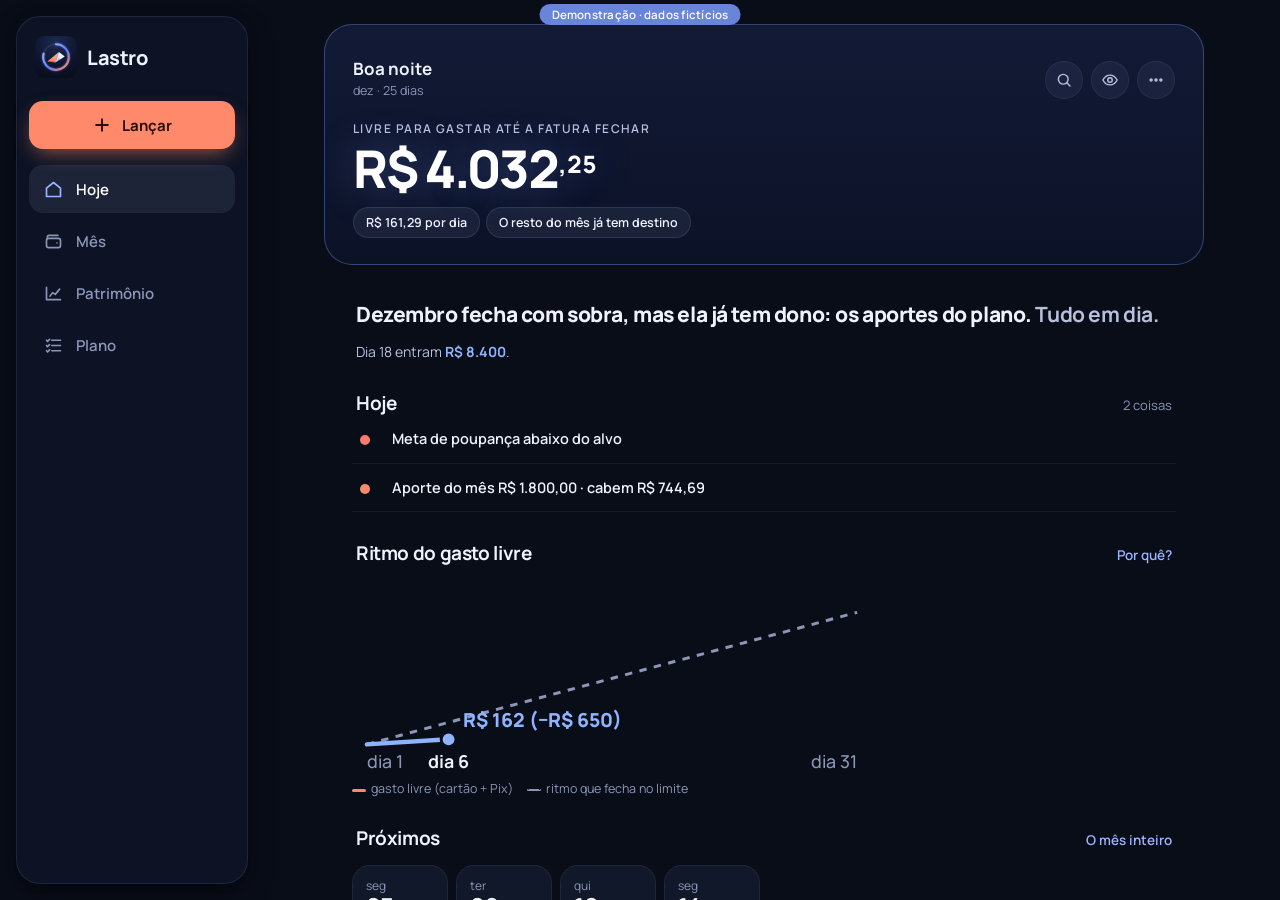
==== commit 75b8fac5: "Lastro v11.4.0: a Meia-noite vira padrão" ====
--- a/app/index.html
+++ b/app/index.html
@@ -3,9 +3,10 @@
 <head>
 <meta charset="UTF-8">
 <meta name="viewport" content="width=device-width, initial-scale=1.0, viewport-fit=cover, interactive-widget=resizes-content">
-<meta name="theme-color" content="#f3f2ef" media="(prefers-color-scheme: light)">
-<meta name="theme-color" content="#0f0d0c" media="(prefers-color-scheme: dark)">
-<meta name="color-scheme" content="light dark">
+<!-- v11.3.1: o app é escuro sempre — uma cor só para a barra da janela (o app instalado pinta a barra de título com ela;
+     a cor clara que sobrou do tema claro deixava a barra bege no Windows claro). A Meia-noite troca para o azul-noite (app.js). -->
+<meta name="theme-color" content="#090D18">
+<meta name="color-scheme" content="dark">
 <meta name="robots" content="noindex, nofollow">
 <title>Lastro</title>
 <link rel="manifest" href="manifest.webmanifest">
--- a/app/v11.css
+++ b/app/v11.css
@@ -1,6 +1,9 @@
 /* v11.0 — Repaginação 360: a paleta Meia-noite (azul-noite, azul de ação, coral de atenção), escolhida pelo Bruno em
    25/11/2026. Fica sobre o Carvão (html.v10) e só troca as variáveis --cv-* de v10.css, mais as poucas cores que lá
    eram fixas. Atrás da chave em Configurações (html.v11). Sem verde: subiu = azul claro, caiu = coral. */
+/* v11.4: a fonte do protótipo (Manrope, só o latim, guardada no app) — texto e números */
+@font-face { font-family: 'Manrope'; src: url(fontes/manrope.woff2) format('woff2'); font-weight: 200 800; font-display: swap; }
+html.v11.v10 { --sans: 'Manrope', system-ui, -apple-system, "Segoe UI", Roboto, sans-serif; --display: 'Manrope', system-ui, sans-serif; }
 html.v11 {
   --cv-ambar: #7C9CFF;     /* dado: barras, linhas, colunas */
   --cv-brasa-tx: #9DB4FF;  /* links */
@@ -60,6 +63,10 @@
 /* o Hoje como briefing (hoje.js › htmlHojeV11): o número de cima abre a gaveta do porquê */
 html.v11 .topo-num-btn { all: unset; display: block; cursor: pointer; border-radius: 12px; }
 html.v11 .topo-num-btn:focus-visible { outline: 2px solid var(--cv-brasa-tx); outline-offset: 4px; }
+/* v11.3.2: a marca d'água era o pássaro laranja da Carvão, cortado no canto do cartão */
+html.v11 .topo-assinatura { display: none; }
+/* v11.3.2: no computador o topo é um cartão com borda; a folha subindo por cima (−26 px) cortava a borda de baixo dele */
+@media (min-width: 960px) { html.v11 .folha-v10 { margin-top: 14px; } html.v11 .topo-carvao { padding-bottom: 26px; } }
 html.v11 .topo-carvao .topo-num { color: #fff; text-shadow: 0 0 42px rgba(124, 156, 255, .38); -webkit-text-fill-color: currentColor; background: none; }
 html.v11 .hj11 { gap: 30px; }
 html.v11 .hj11-frase { margin: 0; padding: 0 4px; font: 700 21px/1.3 var(--display); letter-spacing: -.02em; color: var(--cv-tx2); }
@@ -96,3 +103,124 @@
 html.v11 .cartao-cv.brasa .cv-topo { background: rgba(5, 10, 40, .25); }
 /* no computador o gráfico do ritmo não passa de 640 px (DESIGN.md) */
 html.v11 .hj11-ritmo { max-width: 520px; }
+
+/* v11.1 — o Mês (telas.js › mesCv): aviso do cheque especial, vista e filtros por rádio (o CSS mostra o escolhido),
+   calendário com o saldo de cada dia e os três baldes */
+html.v11 .aviso11 { all: unset; box-sizing: border-box; cursor: pointer; display: flex; align-items: center; gap: 12px; width: 100%; margin: 0 0 18px; padding: 14px 16px;
+  border-radius: 20px; background: rgba(255, 138, 107, .08); border: 1px solid rgba(255, 138, 107, .32); }
+html.v11 .aviso11:focus-visible { outline: 2px solid var(--cv-coral); outline-offset: 2px; }
+html.v11 .aviso11 span { flex: 1; min-width: 0; } html.v11 .aviso11 b { display: block; font-size: 14.5px; color: var(--cv-tx); }
+html.v11 .aviso11 small { display: block; margin-top: 3px; font-size: 12.5px; line-height: 1.4; color: var(--cv-coral); }
+html.v11 .aviso11 em { flex: none; font-style: normal; font-size: 13px; font-weight: 700; padding: 8px 12px; border-radius: 99px; background: var(--v10-fundo2); color: var(--cv-tx); }
+html.v11 .seg11 { display: flex; padding: 4px; border-radius: 99px; background: var(--cv-bloco); border: 1px solid var(--v10-linha); }
+html.v11 .seg11-op { flex: 1; position: relative; cursor: pointer; }
+html.v11 :is(.seg11-op, .chips11 label) input { position: absolute; inset: 0; margin: 0; opacity: 0; cursor: pointer; }
+html.v11 .seg11-op span { display: block; padding: 9px 0; border-radius: 99px; text-align: center; font-size: 13.5px; font-weight: 700; color: var(--cv-tx2); }
+html.v11 .seg11-op:has(input:checked) span { background: var(--cv-brasa); color: var(--cv-tinta); }
+html.v11 :is(.seg11-op, .chips11 label):has(input:focus-visible) span { outline: 2px solid var(--cv-brasa-tx); outline-offset: 2px; }
+html.v11 .mv11, html.v11 .mf11 { display: none; margin-top: 14px; }
+html.v11 .mes11-vista:has(input[value="cal"]:checked) .mv11-cal, html.v11 .mes11-vista:has(input[value="linha"]:checked) .mv11-linha,
+html.v11 .mes11-vista:has(input[value="meses"]:checked) .mv11-meses,
+html.v11 .mes11-filtros:has(input[value="prox"]:checked) .mf11-prox, html.v11 .mes11-filtros:has(input[value="cartao"]:checked) .mf11-cartao,
+html.v11 .mes11-filtros:has(input[value="cat"]:checked) .mf11-cat, html.v11 .mes11-filtros:has(input[value="conta"]:checked) .mf11-conta { display: block; }
+html.v11 .cal11 { display: grid; grid-template-columns: repeat(7, minmax(0, 1fr)); gap: 4px; }
+html.v11 .cal11-sem { padding-bottom: 2px; text-align: center; font-size: 12px; color: var(--cv-mut); }
+html.v11 .cal11-dia { all: unset; box-sizing: border-box; cursor: pointer; display: flex; flex-direction: column; align-items: center; min-height: 54px; padding: 6px 2px 5px;
+  border-radius: 12px; background: var(--cv-bloco); color: var(--cv-tx); font-variant-numeric: tabular-nums; }
+html.v11 .cal11-dia[tabindex="-1"] { cursor: default; }
+html.v11 .cal11-dia:focus-visible { outline: 2px solid var(--cv-brasa-tx); outline-offset: 1px; }
+html.v11 .cal11-dia b { font-size: 13px; font-weight: 700; } html.v11 .cal11-dia small { margin-top: auto; font-size: 12px; font-weight: 700; color: var(--cv-tx2); }
+html.v11 .cal11-dia.passou { opacity: .5; } html.v11 .cal11-dia.hoje { box-shadow: inset 0 0 0 2px var(--cv-brasa); }
+html.v11 .cal11-dia.neg { background: rgba(255, 122, 110, .16); } html.v11 .cal11-dia.neg small { color: var(--cv-cai); }
+html.v11 .cal11-pts { display: flex; gap: 3px; height: 8px; align-items: center; }
+html.v11 :is(.cal11-pts, .cal11-leg) i { width: 6px; height: 6px; border-radius: 50%; display: inline-block; }
+html.v11 :is(.cal11-pts, .cal11-leg) i.sobe { background: var(--cv-sobe); } html.v11 :is(.cal11-pts, .cal11-leg) i.cai { background: var(--cv-coral); } html.v11 .cal11-leg i.neg { background: rgba(255, 122, 110, .5); border-radius: 2px; }
+html.v11 .cal11-leg { display: flex; flex-wrap: wrap; gap: 6px 14px; margin: 10px 4px 0; font-size: 12px; color: var(--cv-mut); }
+html.v11 .cal11-leg i { margin-right: 5px; }
+html.v11 .baldes11 { display: flex; flex-direction: column; gap: 14px; padding: 4px 4px 0; }
+html.v11 .baldes11 span { display: flex; justify-content: space-between; gap: 10px; font-size: 14.5px; }
+html.v11 .baldes11 .num { font-variant-numeric: tabular-nums; } html.v11 .baldes11 .sobe { color: var(--cv-sobe); } html.v11 .baldes11 .cai { color: var(--cv-cai); }
+html.v11 .baldes11 small { display: block; margin-top: 5px; font-size: 12.5px; line-height: 1.4; color: var(--cv-mut); }
+html.v11 .tr11 { display: block; height: 9px; margin-top: 7px; border-radius: 9px; background: var(--v10-linha); }
+html.v11 .tr11 > i { display: block; height: 100%; border-radius: 9px; background: var(--cv-brasa); }
+html.v11 .tr11 > i.livre { background: var(--cv-coral); } html.v11 .tr11 > i.sobra { background: var(--cv-sobe); } html.v11 .tr11 > i.neg { background: var(--cv-cai); }
+html.v11 .mes11-filtros { margin-top: 26px; }
+html.v11 .chips11 { display: flex; gap: 8px; overflow-x: auto; margin: 0 -16px; padding: 2px 16px 4px; scrollbar-width: none; }
+html.v11 .chips11::-webkit-scrollbar { display: none; }
+html.v11 .chips11 label { position: relative; flex: none; cursor: pointer; }
+html.v11 .chips11 label span { display: block; padding: 8px 15px; border-radius: 99px; font-size: 13.5px; font-weight: 700; color: var(--cv-tx2); background: var(--cv-bloco); border: 1px solid var(--v10-linha); }
+html.v11 .chips11 label:has(input:checked) span { background: var(--cv-brasa); border-color: var(--cv-brasa); color: var(--cv-tinta); }
+@media (min-width: 960px) { html.v11 .cal11-dia { min-height: 64px; } }
+
+/* v11.2 — o Patrimônio (telas.js › patrimonioCv): o mapa, os degraus do mês, o futuro com o marco e a renda */
+html.v11 .mapa11 { position: relative; height: 280px; margin-top: 4px; }
+@media (min-width: 960px) { html.v11 .mapa11 { height: 340px; } }
+html.v11 .tm11 { all: unset; box-sizing: border-box; position: absolute; cursor: pointer; display: flex; flex-direction: column; overflow: hidden; padding: 10px 12px;
+  border: 2px solid var(--cv-chao); border-radius: 16px; color: #fff; box-shadow: inset 0 1px 0 rgba(255, 255, 255, .14); }
+html.v11 .tm11:focus-visible { outline: 2px solid #fff; outline-offset: -4px; }
+html.v11 .tm11 span { font-size: 13.5px; font-weight: 700; } html.v11 .tm11 b { font: 800 22px/1.1 var(--display); letter-spacing: -.02em; margin-top: 2px; }
+html.v11 .tm11 small { margin-top: auto; font-size: 12px; opacity: .9; }
+html.v11 .tm11.acima small::before { content: '▲ '; } html.v11 .tm11.abaixo small::before { content: '▼ '; }
+html.v11 .tm11-0 { background: #3049D6; } html.v11 .tm11-1 { background: #4B63F2; } html.v11 .tm11-2 { background: #6B5BFF; } html.v11 .tm11-3 { background: #2D3E9E; }
+html.v11 .tm11-4 { background: #5A6CC8; } html.v11 .tm11-5 { background: #7B66FF; } html.v11 .tm11-6 { background: #C8503A; }
+html.v11 .mapa11-leg { margin: 8px 4px 0; }
+html.v11 .dg11-svg { display: block; width: 100%; max-width: 520px; height: auto; overflow: visible; }
+html.v11 .dg11.total { fill: var(--cv-card1); } html.v11 .dg11.cai { fill: var(--cv-cai); } html.v11 .dg11.sobe { fill: var(--cv-sobe); }
+html.v11 .dg11-v { font: 800 12.5px var(--sans); fill: var(--cv-tx); } html.v11 .dg11-v.cai { fill: var(--cv-cai); } html.v11 .dg11-v.sobe { fill: var(--cv-sobe); }
+html.v11 .dg11-r { font: 500 12px var(--sans); fill: var(--cv-mut); }
+html.v11 .fut11-marco { position: relative; display: inline-flex; cursor: pointer; }
+html.v11 .fut11-marco input { position: absolute; inset: 0; margin: 0; opacity: 0; cursor: pointer; }
+html.v11 .fut11-marco span { padding: 8px 13px; border-radius: 12px; font-size: 13px; font-weight: 700; color: var(--cv-tx2); background: var(--v10-fundo2); border: 1px solid var(--v10-linha); }
+html.v11 .fut11-marco:has(input:checked) span { color: var(--cv-tx); border-color: var(--cv-brasa); background: rgba(124, 156, 255, .16); }
+html.v11 .fut11-marco:has(input:focus-visible) span { outline: 2px solid var(--cv-brasa-tx); outline-offset: 2px; }
+html.v11 .fut11-num { margin: 12px 0 0; font-size: 13.5px; color: var(--cv-tx2); }
+html.v11 .fut11-num b { margin-left: 6px; font: 800 24px var(--display); color: var(--cv-sobe); letter-spacing: -.02em; }
+html.v11 .fut11 .com13, html.v11 .fut11 .f11-extra { display: none; }
+html.v11 .fut11:has(.fut11-marco input:checked) .com13, html.v11 .fut11:has(.fut11-marco input:checked) .f11-extra { display: inline; }
+html.v11 .fut11:has(.fut11-marco input:checked) .sem13 { display: none; }
+html.v11 .fut11:has(.fut11-marco input:checked) .f11-fut { stroke: var(--cv-mut); stroke-width: 1.5; opacity: .6; }
+html.v11 .fut11-svg { display: block; width: 100%; max-width: 560px; height: auto; margin-top: 10px; overflow: visible; }
+html.v11 .f11-pas { fill: none; stroke: var(--cv-brasa); stroke-width: 2.5; stroke-linejoin: round; }
+html.v11 .f11-fut { fill: none; stroke: var(--cv-brasa); stroke-width: 2.5; stroke-dasharray: 5 5; }
+html.v11 .f11-extra { fill: none; stroke: var(--cv-sobe); stroke-width: 2.5; stroke-dasharray: 5 5; }
+html.v11 .f11-pt { fill: var(--cv-brasa); stroke: var(--cv-chao); stroke-width: 2; } html.v11 .f11-t { font: 500 12px var(--sans); fill: var(--cv-mut); }
+html.v11 .renda11 { display: flex; align-items: flex-end; gap: 5px; height: 72px; max-width: 520px; }
+html.v11 .renda11 i { flex: 1; border-radius: 5px 5px 2px 2px; background: var(--cv-brasa); opacity: .45; } html.v11 .renda11 i.agora { opacity: 1; }
+html.v11 .cc11 { margin: 18px 0 0; padding: 14px 16px; border-radius: 18px; border-top: 0; background: var(--cv-bloco); border: 1px solid var(--v10-linha); }
+html.v11 .cc11 .ic { color: var(--cv-brasa-tx); }
+
+/* v11.3 — o Plano (telas.js › planoCv): revisão do mês, sobra com destino, potes, decisões em linha do tempo, O Claude notou */
+html.v11 .sinais11 { display: flex; gap: 8px; overflow-x: auto; margin: 0 -16px; padding: 2px 16px 4px; scrollbar-width: none; }
+html.v11 .sinais11::-webkit-scrollbar { display: none; }
+@media (min-width: 960px) { html.v11 .sinais11 { display: grid; grid-template-columns: repeat(5, minmax(0, 1fr)); margin: 0; padding: 0; } }
+html.v11 .sinal11 { all: unset; box-sizing: border-box; cursor: pointer; flex: none; min-width: 112px; padding: 12px 14px; border-radius: 18px; background: var(--cv-bloco); border: 1px solid var(--v10-linha); }
+html.v11 .sinal11:focus-visible { outline: 2px solid var(--cv-brasa-tx); outline-offset: 2px; }
+html.v11 .sinal11 span { display: flex; align-items: center; gap: 6px; font-size: 12px; color: var(--cv-mut); }
+html.v11 .sinal11 span i { width: 7px; height: 7px; border-radius: 50%; background: var(--cv-sobe); }
+html.v11 .sinal11.tom-atencao span i { background: var(--cv-coral); } html.v11 .sinal11.tom-ruim span i { background: var(--cv-cai); }
+html.v11 .sinal11 b { display: block; margin-top: 5px; font: 800 19px var(--display); color: var(--cv-tx); letter-spacing: -.02em; }
+html.v11 .sinal11 small { display: block; margin-top: 2px; font-size: 12px; line-height: 1.35; color: var(--cv-mut); }
+html.v11 .sobra11 { display: flex; justify-content: space-between; gap: 12px; margin: 12px 0 0; padding-top: 12px; border-top: 1px solid var(--v10-linha); font-size: 14px; color: var(--cv-tx2); }
+html.v11 .sobra11 b { color: var(--cv-sobe); } html.v11 .sobra11.cai b { color: var(--cv-cai); }
+html.v11 .sugestao11 { margin: 12px 0 0; padding: 12px 14px; border-radius: 16px; background: rgba(124, 156, 255, .1); border: 1px solid rgba(124, 156, 255, .28); font-size: 13.5px; line-height: 1.5; color: var(--cv-tx2); }
+html.v11 .sugestao11 b { color: var(--cv-brasa-tx); }
+html.v11 .potes11 { display: flex; gap: 8px; overflow-x: auto; margin: 0 -16px; padding: 2px 16px 4px; scrollbar-width: none; }
+html.v11 .potes11::-webkit-scrollbar { display: none; }
+html.v11 .pote11 { all: unset; box-sizing: border-box; flex: none; width: 168px; padding: 14px; border-radius: 22px; background: var(--cv-bloco); border: 1px solid var(--v10-linha); }
+html.v11 button.pote11 { cursor: pointer; } html.v11 .pote11:focus-visible { outline: 2px solid var(--cv-brasa-tx); outline-offset: 2px; }
+html.v11 .pote11 span { font-size: 12.5px; color: var(--cv-mut); } html.v11 .pote11 b { display: block; margin: 4px 0 10px; font: 800 19px var(--display); color: var(--cv-tx); }
+html.v11 .pote11 small { display: block; margin-top: 8px; font-size: 12px; color: var(--cv-mut); }
+html.v11 .pote11.novo { display: grid; place-content: center; text-align: center; border-style: dashed; color: var(--cv-brasa-tx); font-weight: 700; font-size: 13.5px; }
+html.v11 .prog11 { display: block; height: 5px; margin: 0 4px 4px; border-radius: 9px; background: var(--v10-linha); }
+html.v11 .prog11 > i { display: block; height: 100%; border-radius: 9px; background: linear-gradient(90deg, var(--cv-brasa), var(--cv-sobe)); }
+html.v11 .gr11 { margin: 18px 4px 4px; font-size: 12px; font-weight: 800; letter-spacing: .1em; text-transform: uppercase; color: var(--cv-mut); }
+html.v11 .passos11 { position: relative; margin: 0 4px; padding-left: 24px; }
+html.v11 .passos11::before { content: ''; position: absolute; left: 7px; top: 14px; bottom: 14px; width: 2px; background: var(--v10-linha); }
+html.v11 .passo11 { position: relative; display: flex; align-items: center; gap: 12px; padding: 10px 0; }
+html.v11 .passo11::before { content: ''; position: absolute; left: -22px; top: 50%; margin-top: -6px; width: 12px; height: 12px; border-radius: 50%; background: var(--cv-chao); border: 2px solid var(--cv-mut); }
+html.v11 .passo11.urg::before { border-color: var(--cv-cai); background: var(--cv-cai); }
+html.v11 .passo11 span { flex: 1; min-width: 0; } html.v11 .passo11 b { display: block; font-size: 14.5px; font-weight: 600; color: var(--cv-tx); line-height: 1.35; }
+html.v11 .passo11 small { display: block; margin-top: 2px; font-size: 12.5px; color: var(--cv-mut); } html.v11 .passo11.urg small { color: var(--cv-cai); }
+html.v11 .notou11 > div { display: flex; gap: 14px; padding: 13px 4px; border-bottom: 1px solid var(--v10-linha); }
+html.v11 .notou11 > div > b { flex: none; width: 84px; font: 800 16px var(--display); color: var(--cv-coral); letter-spacing: -.02em; }
+html.v11 .notou11 span b { display: block; font-size: 14.5px; color: var(--cv-tx); } html.v11 .notou11 small { display: block; margin-top: 3px; font-size: 13px; line-height: 1.45; color: var(--cv-tx2); }
